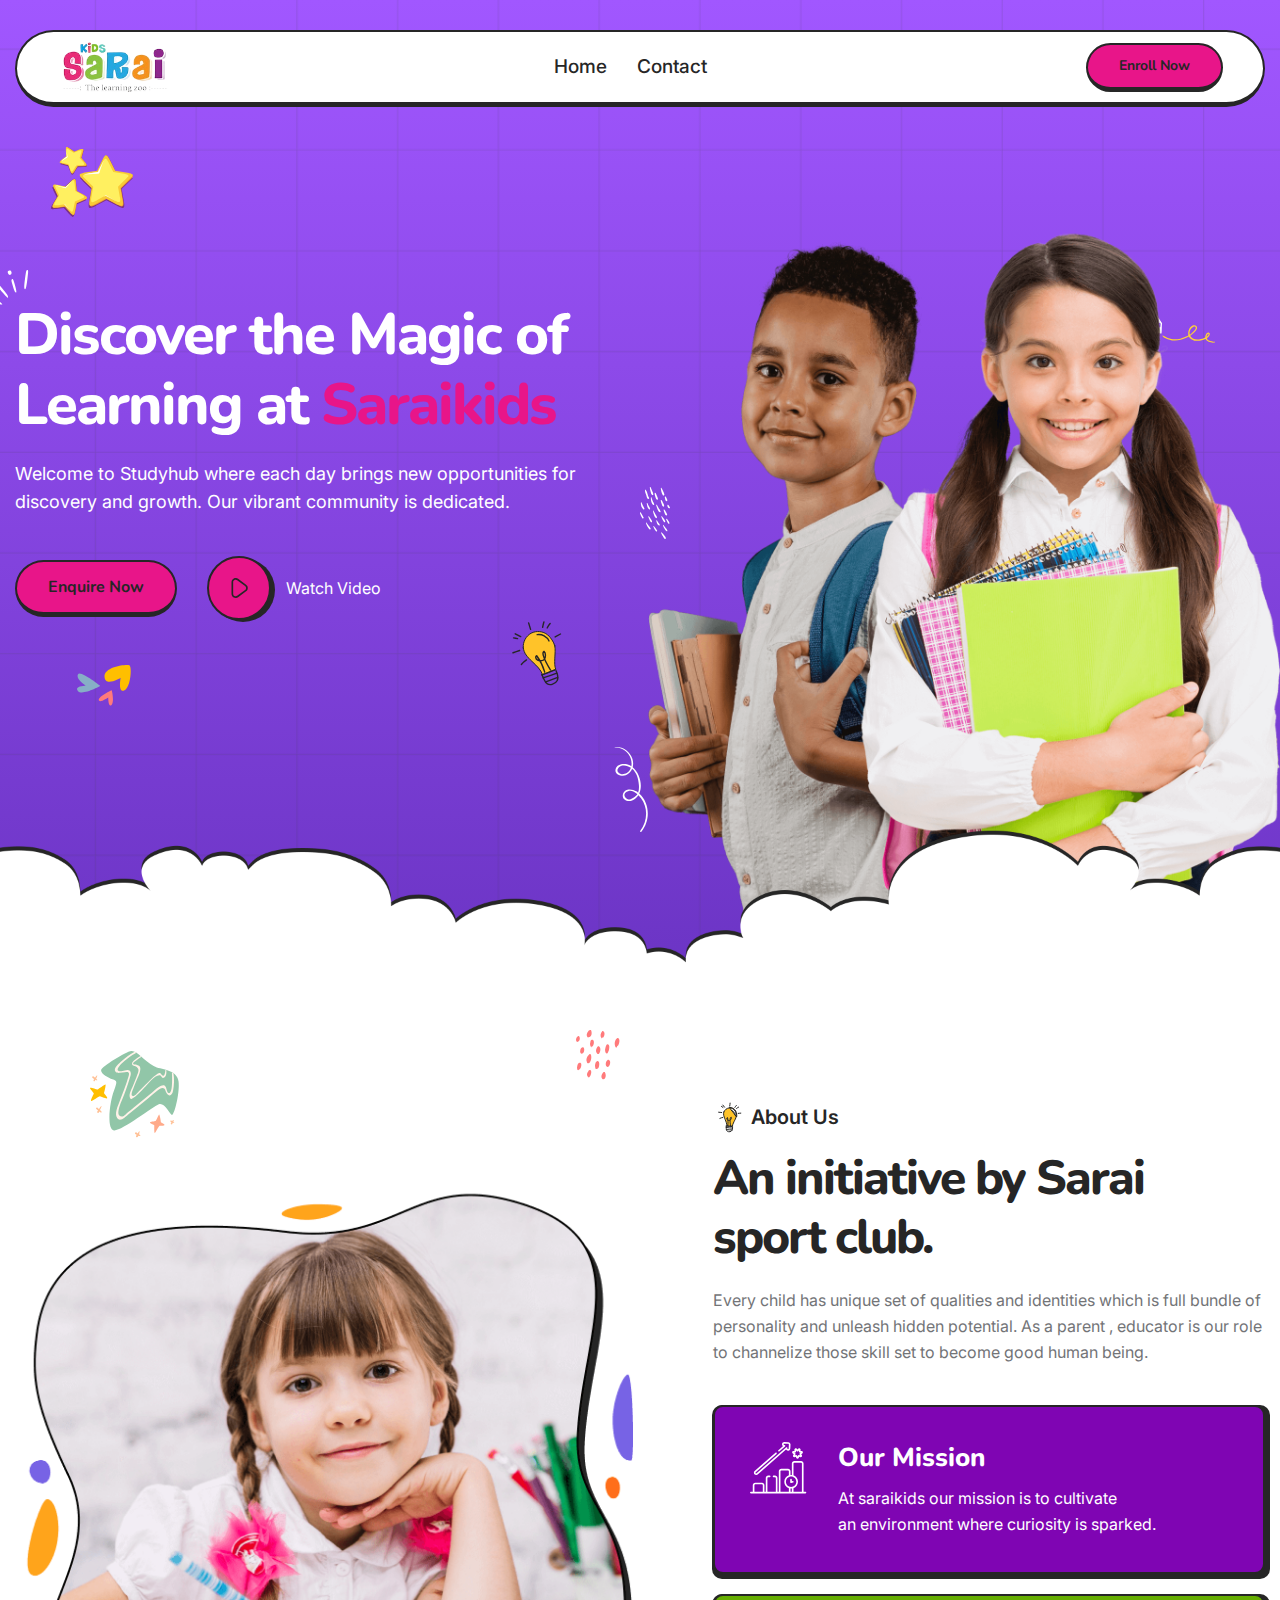
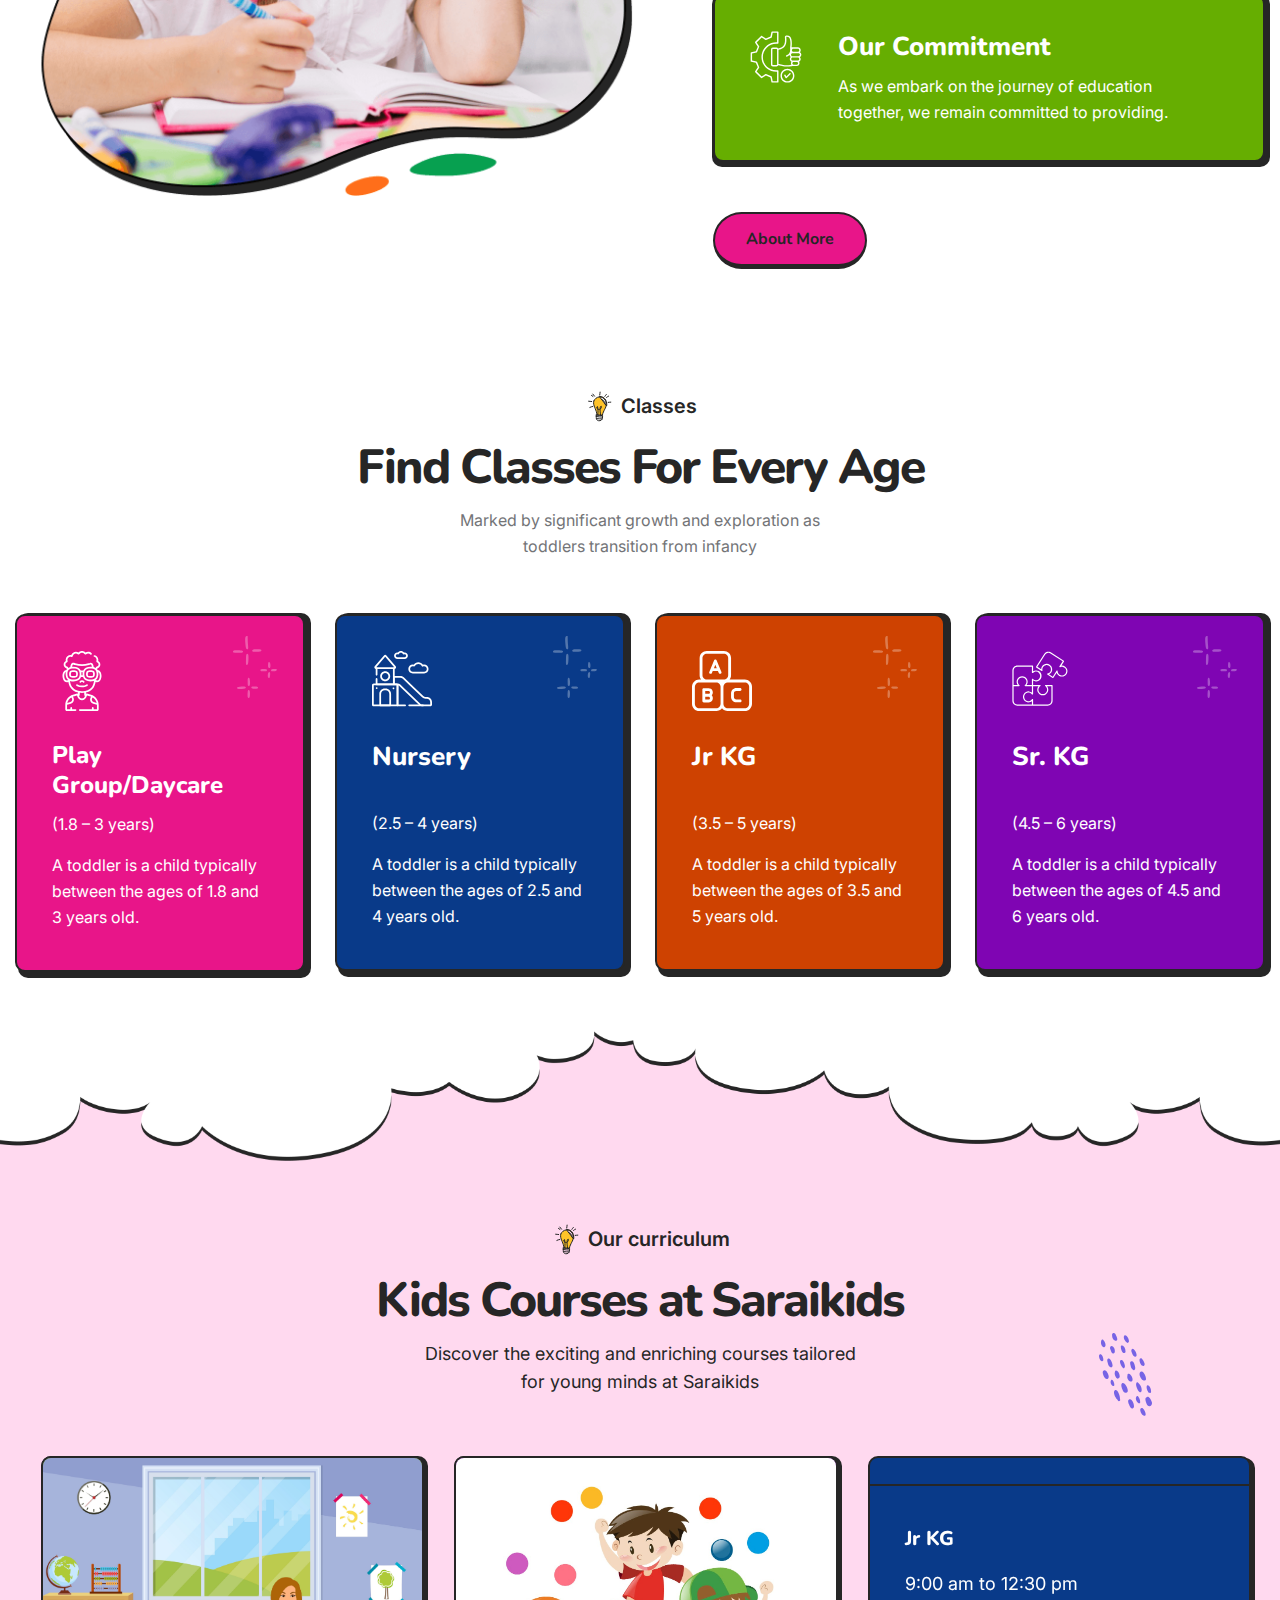
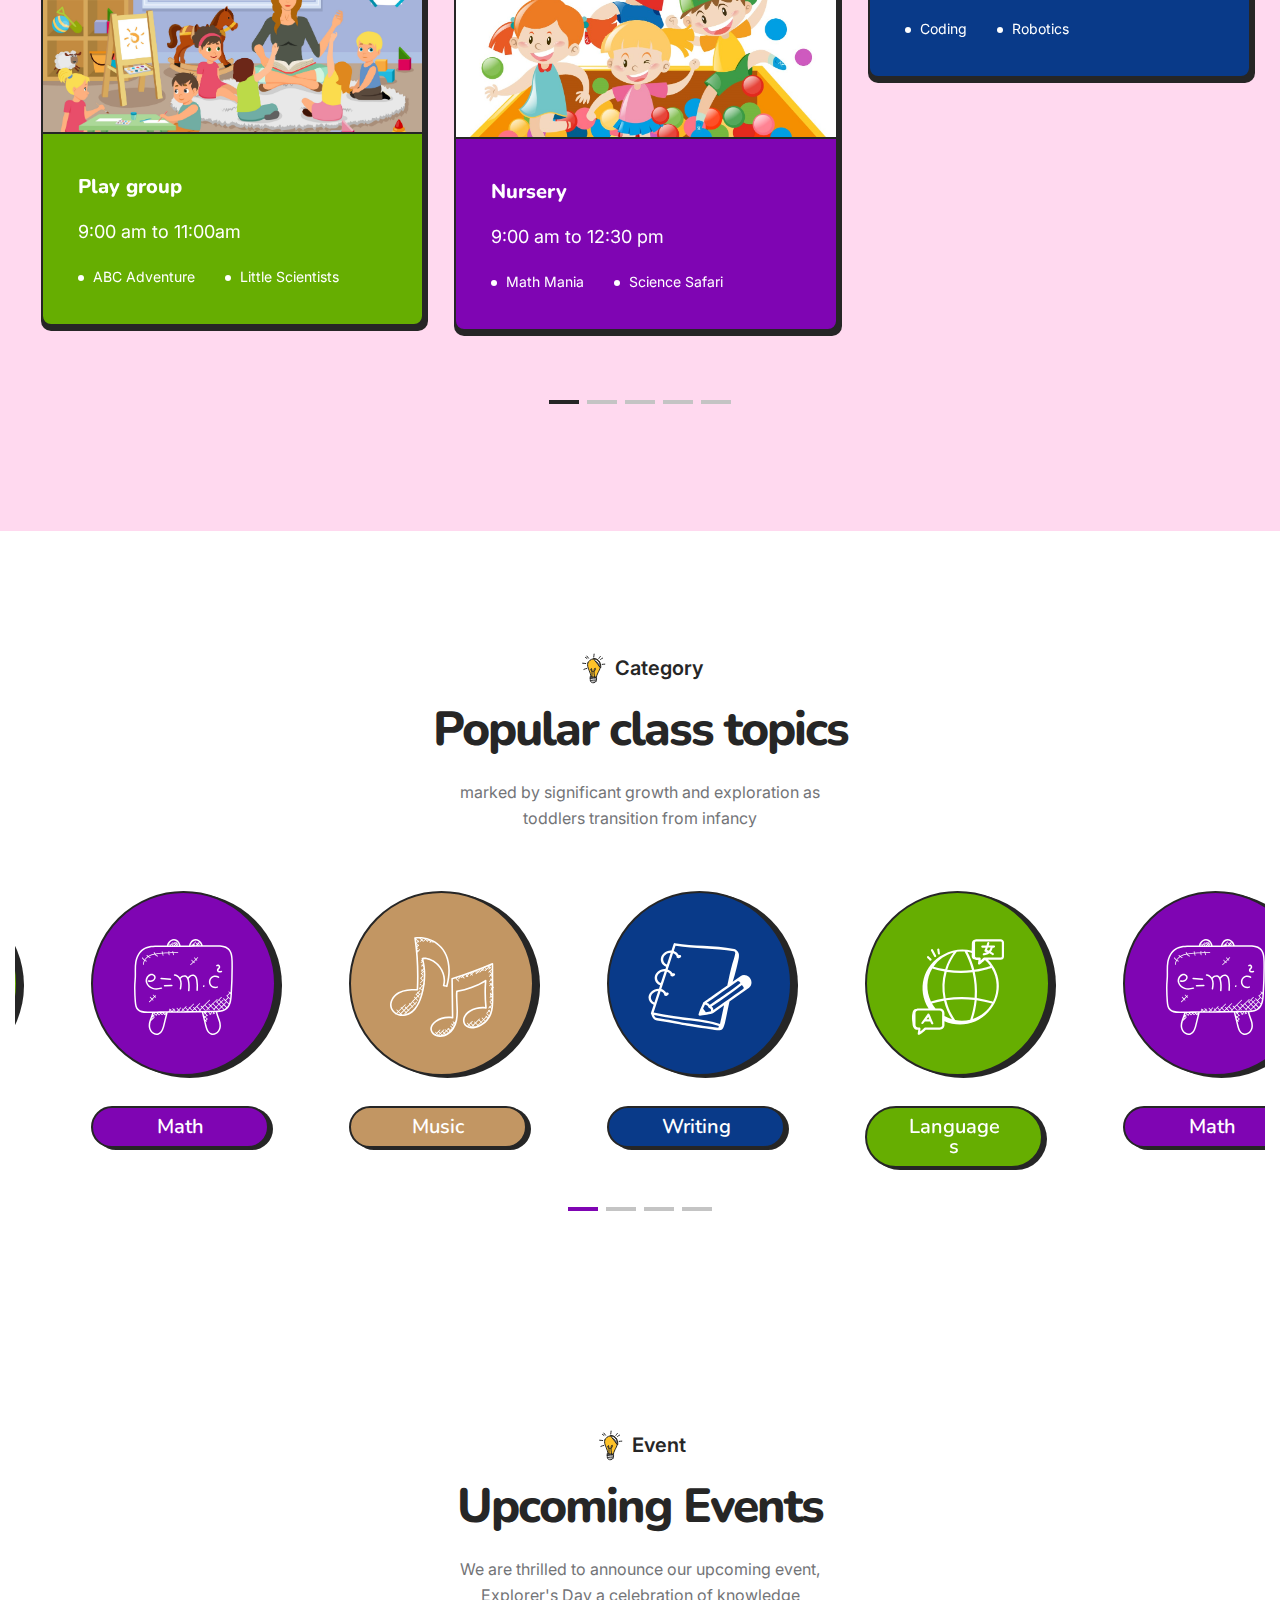
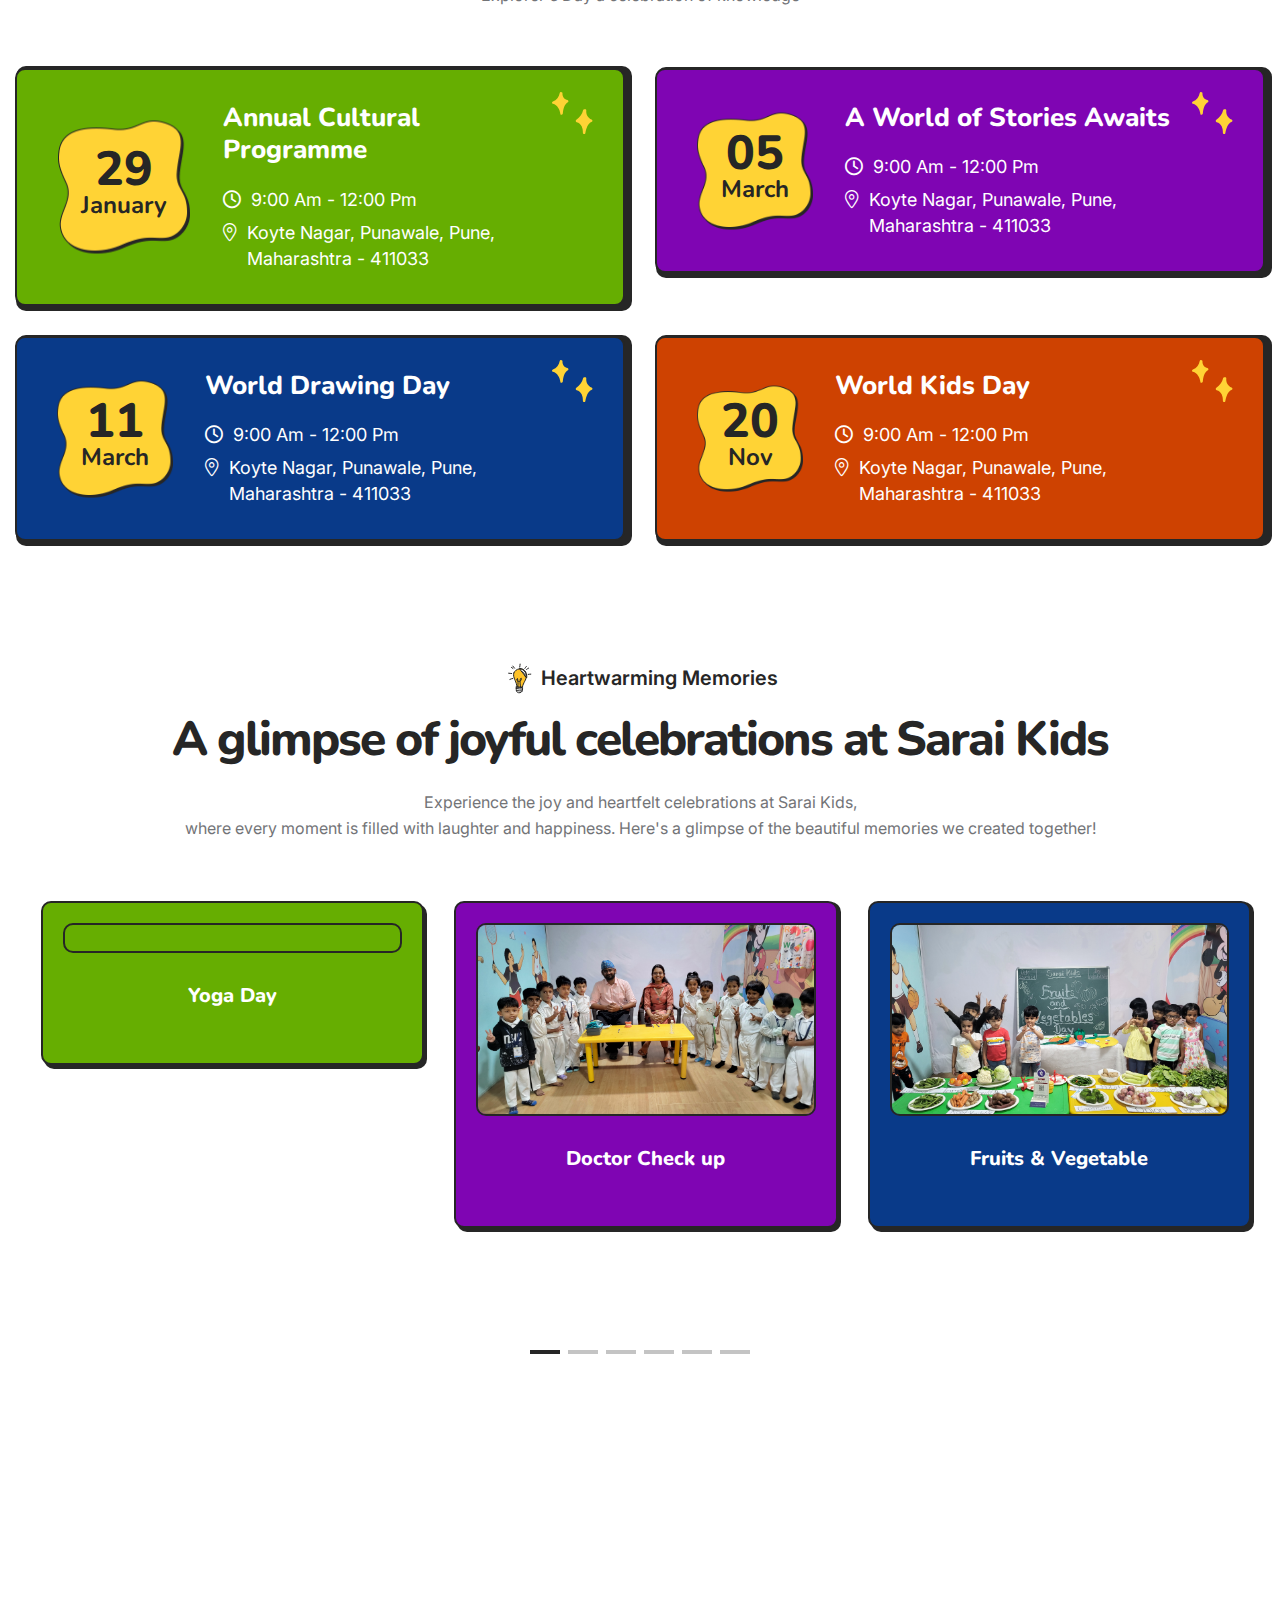
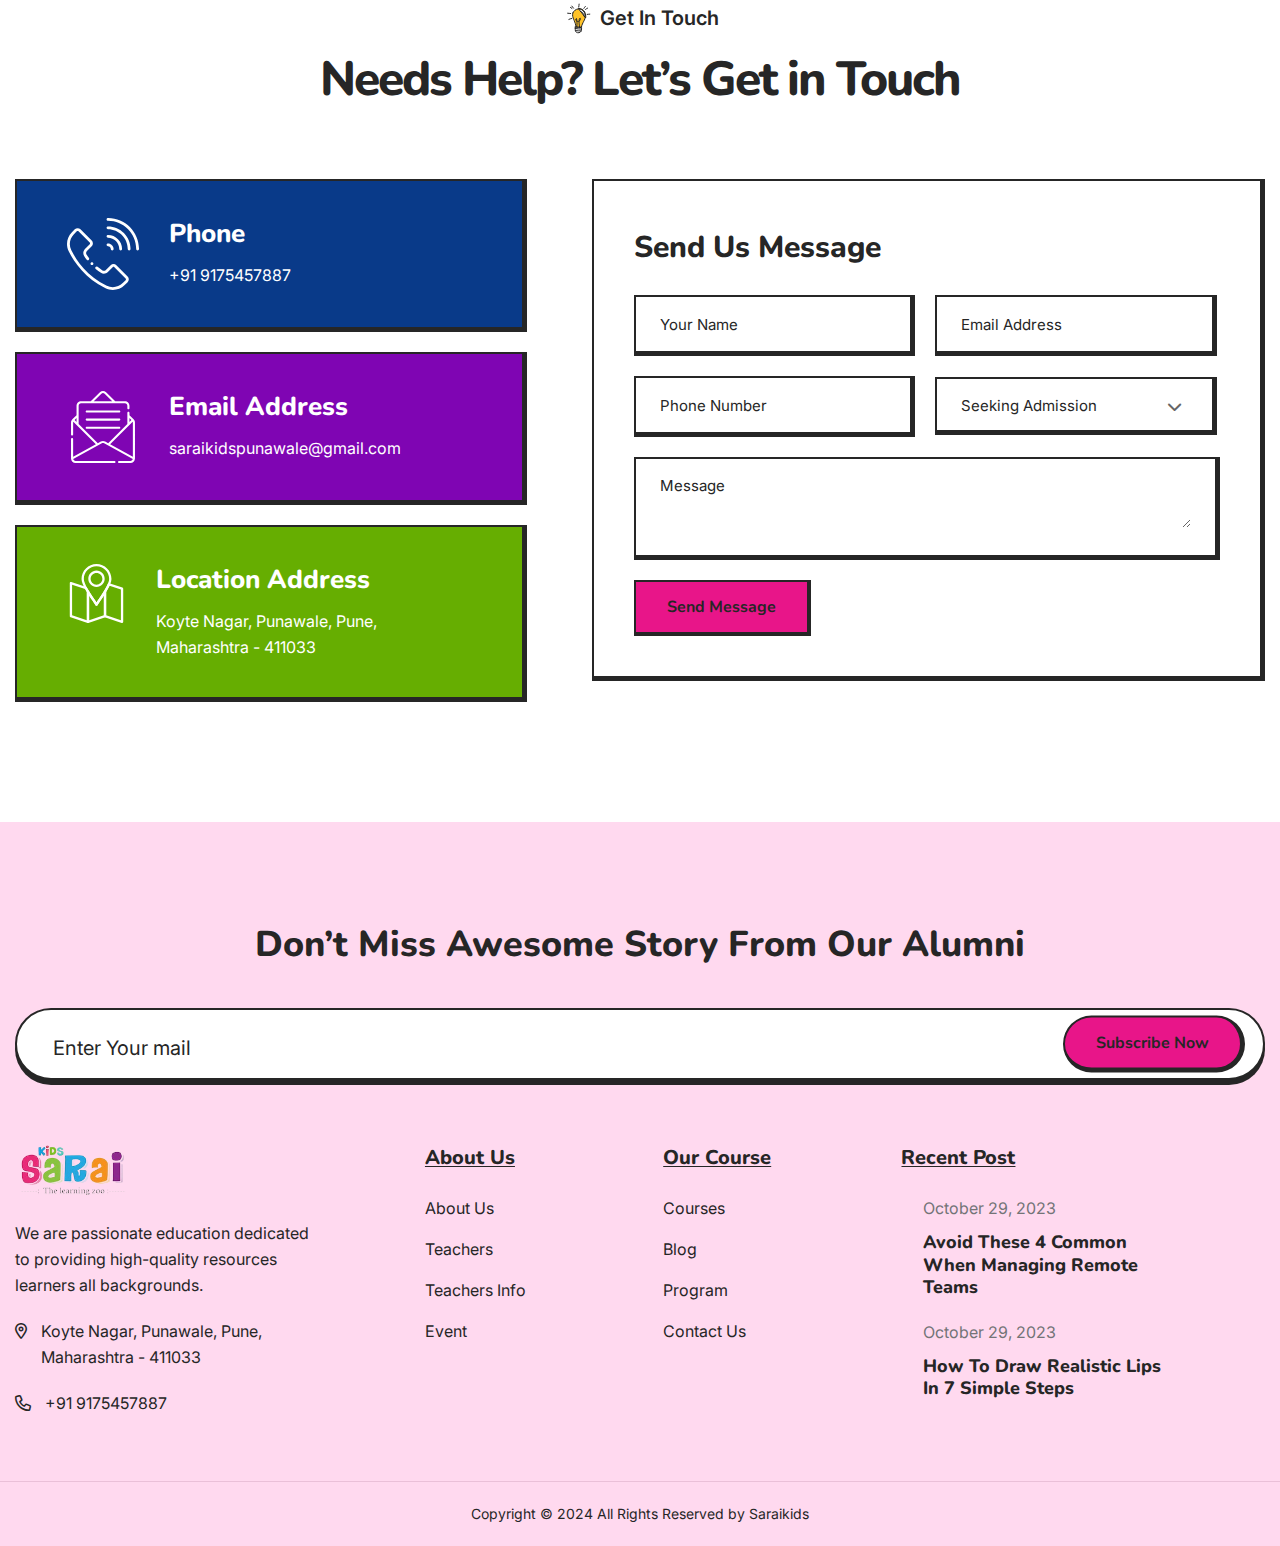
==== index.html @ 37e8411e "S" ====
<!DOCTYPE html>
<html lang="en">

<head>
    <meta charset="UTF-8">
    <meta name="viewport" content="width=device-width, initial-scale=1.0">
    <title>Sarai Kids</title>
    <link rel="shortcut icon" type="image/x-icon" href="assets/images/fav.png">
    <!-- fontawesome 6.4.2 -->
    <link rel="stylesheet" href="assets/css/plugins/fontawesome-6.css">
    <!-- swiper Css 10.2.0 -->
    <link rel="stylesheet" href="assets/css/plugins/swiper.min.css">
    <!-- magnific popup css -->
    <link rel="stylesheet" href="assets/css/vendor/magnific-popup.css">
    <!-- Bootstrap 5.0.2 -->
    <link rel="stylesheet" href="assets/css/vendor/bootstrap.min.css">
    <!-- jquery ui css -->
    <link rel="stylesheet" href="assets/css/vendor/jquery-ui.css">
    <!-- metismenu scss -->
    <link rel="stylesheet" href="assets/css/vendor/metismenu.css">
    <!-- custom style css -->
    <link rel="stylesheet" href="assets/css/style.css">
</head>

<body>


    <!-- header style one -->
    <header class="header-one header--sticky">
        <div class="container">
            <div class="row">
                <div class="col-lg-12">
                    <div class="header-one-wrapper">
                        <div class="left-side-header">
                            <a href="index.html" class="logo-area">
                                <img src="assets/images/logo/logo.png" style="height: 50px;" alt="logo">
                            </a>
                        </div>

                        <div class="main-nav-one">
                            <nav>
                                <ul>
                                    <li  style="position: static;">
                                        <a class="nav-link" href="#">Home</a>

                                        
                                            
                                            
                                        
                                    </li>
                                    
                                    <li>
                                        <a class="nav-link" href="contact.html">Contact</a>
                                    </li>
                                </ul>
                            </nav>
                        </div>

                        <div class="header-right-area-one">
                            <div class="buttons-area">
                                <a href="contact.html" class="rts-btn btn-primary border-radius">Enroll Now</a>
                            </div>
                            <div class="menu-btn" id="menu-btn">
                                <svg width="20" height="16" viewBox="0 0 20 16" fill="none" xmlns="http://www.w3.org/2000/svg">
                                    <rect y="14" width="20" height="2" fill="#1F1F25"></rect>
                                    <rect y="7" width="20" height="2" fill="#1F1F25"></rect>
                                    <rect width="20" height="2" fill="#1F1F25"></rect>
                                </svg>
                            </div>
                        </div>
                    </div>
                </div>
            </div>
        </div>
    </header>
    <!-- header style end -->

    <!-- banner area start -->
    <section class="banner-area-one rts-shape-move">
        <div class="container">
            <div class="row">
                <div class="col-lg-6 order-xl-1 order-lg-1 order-sm-2 order-2">
                    <div class="banner-content-one">
                        <div class="inner">
                            <h1 class="title-banner">
                                Discover the Magic of <br> Learning at <span>Saraikids</span>
                                <img src="assets/images/banner/title-shape-1.svg" alt="banner">
                            </h1>
                            <p class="disc">Welcome to Studyhub where each day brings new opportunities for
                                discovery and growth. Our vibrant community is dedicated.</p>
                            <div class="banner-btn">
                                <a href="contact.html" class="rts-btn btn-primary border-radius">Enquire Now</a>
                                <div class="video-btn-area">
                                    <div class="vedio-icone">
                                        <a class="video-play-button play-video popup-video" href="https://www.youtube.com/watch?v=ezbJwaLmOeM">
                                            <span class="icon"><img src="assets/images/banner/play.svg" alt=""></span>
                                        </a>
                                        <div class="video-overlay">
                                            <a class="video-overlay-close">×</a>
                                        </div>
                                    </div>
                                    <p class="intro">Watch Video</p>
                                </div>
                            </div>
                        </div>
                    </div>
                </div>
                <div class="col-lg-6 order-change order-lg-2 order-sm-1 order-1">
                    <div class="banner-right-img">
                        <img src="assets/images/banner/01.png" width="672" alt="banner">
                    </div>
                </div>
            </div>
        </div>
        <img class="banner-bg-shape-2" src="assets/images/banner/banner-bg-1.png" alt="">
        <div class="shape-image">
            <div class="shape one" data-speed="0.04" data-revert="true"><img src="assets/images/banner/shape/01.svg" alt="shape_image"></div>
            <div class="shape two" data-speed="0.04"><img src="assets/images/banner/shape/02.svg" alt="shape_image"></div>
            <div class="shape three" data-speed="0.04" data-revert="true"><img src="assets/images/banner/shape/03.svg" alt="shape_image"></div>
            <div class="shape four" data-speed="0.04" data-revert="true"><img src="assets/images/banner/shape/04.svg" alt="shape_image"></div>
            <div class="shape five" data-speed="0.04"><img src="assets/images/banner/shape/05.svg" alt="shape_image"></div>
            <div class="shape six" data-speed="0.04"><img src="assets/images/banner/shape/06.svg" alt="shape_image"></div>
            <div class="shape seven" data-speed="0.04" data-revert="true"><img src="assets/images/banner/shape/07.svg" alt="shape_image"></div>
        </div>
        <div class="banner-bg-grid-shape">
        </div>
    </section>
    <!-- banner area end -->

    <!-- about area start -->
    <section class="rts-about-area rts-shape-move rts-section-gap">
        <div class="container">
            <div class="section-inner">
                <div class="row align-items-center">
                    <div class="col-lg-6">
                        <div class="about-image">
                            <img src="assets/images/about/about-01.png"  width="630" alt="">
                        </div>
                    </div>
                    <div class="col-lg-6">
                        <div class="about-content">
                            <div class="section-title-area">
                                <p class="pre-title"><img src="assets/images/banner/title-img.svg" alt="">About Us</p>
                                <h2 class="section-title">An initiative by  Sarai sport club.</h2>
                                <p class="desc">Every child has unique set of qualities and identities which is full bundle of personality and unleash hidden potential. As a parent , educator is our role to channelize those skill set to become good human being.</p>
                            </div>
                            <ul class="about-wrapper">
                                <li class="wrapper-list">
                                    <div class="list-inner">
                                        <div class="icon"><img src="assets/images/icon/01.svg" alt=""></div>
                                        <div class="content">
                                            <h4 class="title">Our Mission</h4>
                                            <p class="desc">At saraikids our mission is to cultivate <br>
                                                an environment where curiosity is sparked.</p>
                                        </div>
                                    </div>
                                </li>
                                <li class="wrapper-list">
                                    <div class="list-inner">
                                        <div class="icon"><img src="assets/images/icon/02.svg" alt=""></div>
                                        <div class="content">
                                            <h4 class="title">Our Commitment</h4>
                                            <p class="desc">As we embark on the journey of education <br>
                                                together, we remain committed to providing.</p>
                                        </div>
                                    </div>
                                </li>
                            </ul>
                            <div class="about-btn-area">
                                <a href="#" class="rts-btn btn-primary border-radius">About More</a>
                            </div>
                        </div>
                    </div>
                </div>
            </div>
        </div>
        <div class="shape-image">
            <div class="shape one" data-speed="0.04" data-revert="true"><img src="assets/images/banner/shape/08.svg" alt="shape_image"></div>
            <div class="shape two" data-speed="0.04" data-revert="true"><img src="assets/images/banner/shape/09.svg" alt="shape_image"></div>
            <div class="shape three" data-speed="0.04"><img src="assets/images/banner/shape/10.svg" alt="shape_image"></div>
        </div>
    </section>
    <!-- about area end -->

    <!-- class area start -->
    <section class="rts-class-area">
        <div class="container">
            <div class="section-title-area text-center">
                <p class="pre-title justify-content-center"><img src="assets/images/banner/title-img.svg" alt="">Classes</p>
                <h2 class="section-title">Find Classes For Every Age</h2>
                <p class="desc">Marked by significant growth and exploration as <br> toddlers transition from infancy</p>
            </div>
            <div class="section-inner">
                <div class="row g-5">
                    <div class="col-lg-3 col-md-6 col-sm-6">
                        <div class="class-wrapper">
                            <div class="wrapper-inner">
                                <div class="icon">
                                    <img src="assets/images/icon/03.svg" alt="">
                                </div>
                                <a href="#">
                                    <h5 class="title">Play Group/Daycare</h5>
                                    
                                </a>
                                <p class="period">(1.8 – 3 years)</p>
                                <p class="desc">A toddler is a child typically between the ages of 1.8 and 3 years old.</p>
                                <div class="shape-icon"><img src="assets/images/banner/blink.svg" alt=""></div>
                            </div>
                        </div>
                    </div>
                    <div class="col-lg-3 col-md-6 col-sm-6">
                        <div class="class-wrapper two">
                            <div class="wrapper-inner">
                                <div class="icon">
                                    <img src="assets/images/icon/04.svg" alt="">
                                </div>
                                <a href="#">
                                    <h4 class="title">Nursery</h4>
                                    <br/>
                                </a>
                                <p class="period">(2.5 – 4 years)</p>
                                <p class="desc">A toddler is a child typically between the ages of 2.5 and 4 years old.</p>
                                <div class="shape-icon"><img src="assets/images/banner/blink.svg" alt=""></div>
                            </div>
                        </div>
                    </div>
                    <div class="col-lg-3 col-md-6 col-sm-6">
                        <div class="class-wrapper three">
                            <div class="wrapper-inner">
                                <div class="icon">
                                    <img src="assets/images/icon/05.svg" alt="">
                                </div>
                                <a href="#">
                                    <h4 class="title">Jr KG</h4>
                                    <br/>
                                </a>
                                <p class="period">(3.5 – 5 years)</p>
                                <p class="desc">A toddler is a child typically between the ages of 3.5 and 5 years old.</p>
                                <div class="shape-icon"><img src="assets/images/banner/blink.svg" alt=""></div>
                            </div>
                        </div>
                    </div>
                    <div class="col-lg-3 col-md-6 col-sm-6">
                        <div class="class-wrapper four">
                            <div class="wrapper-inner">
                                <div class="icon">
                                    <img src="assets/images/icon/06.svg" alt="">
                                </div>
                                <a href="#">
                                    <h4 class="title">Sr. KG</h4>
                                    <br/>
                                </a>
                                <p class="period">(4.5 – 6 years)</p>
                                <p class="desc">A toddler is a child typically between the ages of 4.5 and 6 years old.</p>
                                <div class="shape-icon"><img src="assets/images/banner/blink.svg" alt=""></div>
                            </div>
                        </div>
                    </div>
                </div>
            </div>
        </div>
    </section>
    <!-- class area end -->

    <!-- course area start -->
    <section class="rts-course-area rts-shape-move section-bg">
        <div class="container">
            <div class="section-title-area text-center">
                <p class="pre-title justify-content-center"><img src="assets/images/banner/title-img.svg" alt="">Our curriculum</p>
                <h2 class="section-title">Kids Courses at Saraikids</h2>
                <p class="desc">Discover the exciting and enriching courses tailored <br> for young minds at Saraikids</p>
            </div>
            <div class="slider-inner">
                <div class="swiper mySwiper-category-1 swiper-data" data-swiper='{
                            "spaceBetween":30,
                            "slidesPerView":3,
                            "loop": true,
                            "speed": 1500,
                            "pagination":{
                                "el": ".swiper-paginations",
                                "clickable": "true"
                            },
                            "autoplay":{
                                "delay":"4000"
                            },
                            "breakpoints":{
                            "0":{
                                "slidesPerView":1,
                                "spaceBetween":30},
                            "320":{
                                "slidesPerView":1,
                                "spaceBetween":30},
                            "480":{
                                "slidesPerView":1,
                                "spaceBetween":30},
                            "768":{
                                "slidesPerView":2,
                                "spaceBetween":30},
                            "840":{
                                "slidesPerView":2,
                                "spaceBetween":30},
                            "1140":{
                                "slidesPerView":3,
                                "spaceBetween":30}
                            }
                        }'>
                    <div class="swiper-wrapper">
                        <!-- single swiper style -->
                        <div class="swiper-slide">
                            <div class="course-wrapper">
                                <div class="wrapper-inner">
                                    <div class="image">
                                        <img src="assets/images/course/1.jpg" alt="">
                                    </div>
                                    <div class="content">
                                        <a href="#">
                                            <h4 class="title">Play group </h4>
                                        </a>
                                        <p class="desc">9:00 am to 11:00am</p>
                                        <ul class="feature-wrapper">
                                            <li class="wrapper-list">ABC Adventure</li>
                                            <li class="wrapper-list">Little Scientists</li>
                                        </ul>
                                    </div>
                                </div>
                            </div>
                        </div>
                        <!-- single swiper style -->
                        <!-- single swiper style -->
                        <div class="swiper-slide">
                            <div class="course-wrapper two">
                                <div class="wrapper-inner">
                                    <div class="image">
                                        <img src="assets/images/course/2.jpg" alt="">
                                    </div>
                                    <div class="content">
                                        <a href="#">
                                            <h4 class="title">Nursery</h4>
                                        </a>
                                        <p class="desc">9:00 am to 12:30 pm</p>
                                        <ul class="feature-wrapper">
                                            <li class="wrapper-list">Math Mania</li>
                                            <li class="wrapper-list">Science Safari</li>
                                        </ul>
                                    </div>
                                </div>
                            </div>
                        </div>
                        <!-- single swiper style -->
                        <!-- single swiper style -->
                        <div class="swiper-slide">
                            <div class="course-wrapper three">
                                <div class="wrapper-inner">
                                    <div class="image">
                                        <img src="assets/images/course/3.jpg" alt="">
                                    </div>
                                    <div class="content">
                                        <a href="#">
                                            <h4 class="title">Jr KG </h4>
                                        </a>
                                        <p class="desc">9:00 am to 12:30 pm</p>
                                        <ul class="feature-wrapper">
                                            <li class="wrapper-list">Coding</li>
                                            <li class="wrapper-list">Robotics</li>
                                        </ul>
                                    </div>
                                </div>
                            </div>
                        </div>
                        <!-- single swiper style -->
                         


                        <div class="swiper-slide">
                            <div class="course-wrapper">
                                <div class="wrapper-inner">
                                    <div class="image">
                                        <img src="assets/images/course/4.jpg" alt="">
                                    </div>
                                    <div class="content">
                                        <a href="#">
                                            <h4 class="title">Sr. KG  </h4>
                                        </a>
                                        <p class="desc">9:00 am to 12:30 pm</p>
                                        <ul class="feature-wrapper">
                                            <li class="wrapper-list">ABC Adventure</li>
                                            <li class="wrapper-list">Little Scientists</li>
                                        </ul>
                                    </div>
                                </div>
                            </div>
                        </div>
                        <!-- single swiper style -->
                        <!-- single swiper style -->
                        <div class="swiper-slide">
                            <div class="course-wrapper two">
                                <div class="wrapper-inner">
                                    <div class="image">
                                        <img src="assets/images/course/5.jpg" alt="">
                                    </div>
                                    <div class="content">
                                        <a href="#">
                                            <h4 class="title">Day-care activity centre </h4>
                                        </a>
                                        <p class="desc">1 pm to 6pm</p>
                                        <ul class="feature-wrapper">
                                            <li class="wrapper-list">Math Mania</li>
                                            <li class="wrapper-list">Science Safari</li>
                                        </ul>
                                    </div>
                                </div>
                            </div>
                        </div>
                        <!-- single swiper style -->

                    </div>
                </div>
                <div class="swiper-paginations"></div>
            </div>
            <img class="banner-bg-shape-3" src="assets/images/banner/banner-bg-2.png" alt="">
        </div>
        <div class="shape-image">
            <div class="shape one" data-speed="0.04" data-revert="true"><img src="assets/images/banner/shape/11.svg" alt="shape_image"></div>
            <div class="shape two" data-speed="0.04" data-revert="true"><img src="assets/images/banner/shape/12.svg" alt="shape_image"></div>
        </div>
    </section>
    <!-- course area end -->

    <!-- category area start -->
    <section class="rts-category-area rts-section-gap">
        <div class="container">
            <div class="section-title-area text-center">
                <p class="pre-title justify-content-center"><img src="assets/images/banner/title-img.svg" alt="">Category</p>
                <h2 class="section-title">Popular class topics</h2>
                <p class="desc">marked by significant growth and exploration as <br> toddlers transition from infancy</p>
            </div>
            <div class="slider-inner">
                <div class="swiper mySwiper-category-1 swiper-data" data-swiper='{
                        "spaceBetween":80,
                        "slidesPerView":5,
                        "loop": true,
                        "speed": 1500,
                        "navigation":{
                            "nextEl":".swiper-button-next",
                            "prevEl":".swiper-button-prev"
                        },
                        "pagination":{
                            "el": ".swiper-pagination2",
                            "clickable": "true"
                        },
                        "autoplay":{
                            "delay":"4000"
                        },
                        "breakpoints":{
                        "0":{
                            "slidesPerView":1,
                            "spaceBetween":30},
                        "320":{
                            "slidesPerView":1,
                            "spaceBetween":80},
                        "500":{
                            "slidesPerView":2,
                            "spaceBetween":80},
                        "640":{
                            "slidesPerView":2,
                            "spaceBetween":80},
                        "840":{
                            "slidesPerView":3,
                            "spaceBetween":80},
                        "1140":{
                            "slidesPerView":5,
                            "spaceBetween":80}
                        }
                    }'>
                    <div class="swiper-wrapper">
                        <!-- single swiper style -->
                        <div class="swiper-slide">
                            <div class="category-wrapper">
                                <div class="wrapper-inner">
                                    <div class="icon">
                                        <a href="course.html">
                                            <img src="assets/images/icon/07.svg" alt="">
                                        </a>
                                    </div>
                                </div>
                                <div class="content">
                                    <h5 class="title"><a href="course.html">Languages</a></h5>
                                </div>
                            </div>
                        </div>
                       
                        <!-- single swiper style -->
                        <div class="swiper-slide">
                            <div class="category-wrapper three">
                                <div class="wrapper-inner">
                                    <div class="icon">
                                        <a href="course.html">
                                            <img src="assets/images/icon/09.svg" alt="">
                                        </a>
                                    </div>
                                </div>
                                <div class="content">
                                    <h5 class="title"><a href="course.html">Math</a></h5>
                                </div>
                            </div>
                        </div>
                        <!-- single swiper style -->
                        <!-- single swiper style -->
                        <div class="swiper-slide">
                            <div class="category-wrapper four">
                                <div class="wrapper-inner">
                                    <div class="icon">
                                        <a href="course.html">
                                            <img src="assets/images/icon/10.svg" alt="">
                                        </a>
                                    </div>
                                </div>
                                <div class="content">
                                    <h5 class="title"><a href="course.html">Music</a></h5>
                                </div>
                            </div>
                        </div>
                        <!-- single swiper style -->
                        <!-- single swiper style -->
                        <div class="swiper-slide">
                            <div class="category-wrapper five">
                                <div class="wrapper-inner">
                                    <div class="icon">
                                        <a href="course.html">
                                            <img src="assets/images/icon/11.svg" alt="">
                                        </a>
                                    </div>
                                </div>
                                <div class="content">
                                    <h5 class="title"><a href="course.html">Writing</a></h5>
                                </div>
                            </div>
                        </div>
                        <!-- single swiper style -->
                    </div>
                </div>
                <div class="swiper-btn swiper-button-next">
                    <div class="inner">
                        <svg width="11" height="20" viewBox="0 0 11 20" fill="none" xmlns="http://www.w3.org/2000/svg">
                            <path d="M1.6918 20C1.80148 20.0006 1.91019 19.9796 2.01173 19.9381C2.11326 19.8967 2.2056 19.8356 2.28347 19.7583L9.0918 12.95C9.47983 12.5629 9.78769 12.1032 9.99774 11.5969C10.2078 11.0907 10.3159 10.5481 10.3159 10C10.3159 9.45194 10.2078 8.90926 9.99774 8.40305C9.78769 7.89685 9.47983 7.43705 9.0918 7.05L2.28347 0.241678C2.20577 0.163979 2.11353 0.102345 2.01201 0.0602948C1.91049 0.0182446 1.80169 -0.00339842 1.6918 -0.00339842C1.58192 -0.00339842 1.47311 0.0182446 1.3716 0.0602948C1.27008 0.102345 1.17784 0.163979 1.10014 0.241678C1.02244 0.319376 0.960803 0.411618 0.918753 0.513136C0.876703 0.614655 0.85506 0.723461 0.85506 0.833344C0.85506 0.943226 0.876703 1.05203 0.918753 1.15355C0.960803 1.25507 1.02244 1.34731 1.10014 1.42501L7.90847 8.23333C8.37664 8.70209 8.6396 9.3375 8.6396 10C8.6396 10.6625 8.37664 11.2979 7.90847 11.7667L1.10014 18.575C1.02203 18.6525 0.960034 18.7446 0.917726 18.8462C0.875419 18.9477 0.853638 19.0566 0.853638 19.1667C0.853638 19.2767 0.875419 19.3856 0.917726 19.4871C0.960034 19.5887 1.02203 19.6809 1.10014 19.7583C1.178 19.8356 1.27035 19.8967 1.37188 19.9381C1.47341 19.9796 1.58213 20.0006 1.6918 20Z" fill="#262626" />
                        </svg>
                    </div>
                </div>
                <div class="swiper-btn swiper-button-prev">
                    <div class="inner">
                        <svg width="11" height="20" viewBox="0 0 11 20" fill="none" xmlns="http://www.w3.org/2000/svg">
                            <path d="M9.30869 20C9.19901 20.0006 9.09029 19.9796 8.98876 19.9381C8.88723 19.8966 8.79488 19.8355 8.71702 19.7583L1.90869 12.95C1.52066 12.5629 1.2128 12.1031 1.00275 11.5969C0.792694 11.0907 0.68457 10.548 0.68457 9.99998C0.68457 9.45192 0.792694 8.90924 1.00275 8.40303C1.2128 7.89683 1.52066 7.43703 1.90869 7.04998L8.71702 0.241658C8.79472 0.163959 8.88696 0.102325 8.98848 0.0602752C9.09 0.018225 9.1988 -0.00341797 9.30869 -0.00341797C9.41857 -0.00341797 9.52737 0.018225 9.62889 0.0602752C9.73041 0.102325 9.82265 0.163959 9.90035 0.241658C9.97805 0.319357 10.0397 0.411599 10.0817 0.513117C10.1238 0.614635 10.1454 0.723442 10.1454 0.833324C10.1454 0.943207 10.1238 1.05201 10.0817 1.15353C10.0397 1.25505 9.97805 1.34729 9.90035 1.42499L3.09202 8.23332C2.62385 8.70207 2.36088 9.33748 2.36088 9.99998C2.36088 10.6625 2.62385 11.2979 3.09202 11.7666L9.90035 18.575C9.97846 18.6524 10.0405 18.7446 10.0828 18.8462C10.1251 18.9477 10.1469 19.0566 10.1469 19.1666C10.1469 19.2766 10.1251 19.3856 10.0828 19.4871C10.0405 19.5887 9.97846 19.6808 9.90035 19.7583C9.82248 19.8355 9.73014 19.8966 9.62861 19.9381C9.52708 19.9796 9.41836 20.0006 9.30869 20Z" fill="white" />
                        </svg>
                    </div>
                </div>
                <div class="swiper-pagination2"></div>
            </div>
        </div>
    </section>
    <!-- category area end -->

    <!-- course area start -->
    <!-- <section class="rts-course-area style-2">
        <div class="container">
            <div class="section-title-area text-center">
                <p class="pre-title justify-content-center"><img src="assets/images/banner/title-img.svg" alt="">Classes</p>
                <h2 class="section-title">Popular Classes</h2>
                <p class="desc">Marked by significant growth and exploration <br> as toddlers transition from infancy</p>
            </div>
            <div class="slider-inner">
                <div class="swiper mySwiper-category-1 swiper-data" data-swiper='{
                            "spaceBetween":30,
                            "slidesPerView":4,
                            "loop": true,
                            "speed": 1500,
                            "navigation":{
                                "nextEl":".swiper-button-next2",
                                "prevEl":".swiper-button-prev2"
                            },
                            "autoplay":{
                                "delay":"4500"
                            },
                            "breakpoints":{
                            "0":{
                                "slidesPerView":1,
                                "spaceBetween":30},
                            "320":{
                                "slidesPerView":1,
                                "spaceBetween":30},
                            "480":{
                                "slidesPerView":1,
                                "spaceBetween":30},
                            "640":{
                                "slidesPerView":2,
                                "spaceBetween":30},
                            "768":{
                                "slidesPerView":2,
                                "spaceBetween":30},
                            "991":{
                                "slidesPerView":3,
                                "spaceBetween":30},
                            "1200":{
                                "slidesPerView":4,
                                "spaceBetween":30}
                            }
                        }'>
                    <div class="swiper-wrapper">
                       
                        <div class="swiper-slide">
                            <div class="course-wrapper-style-2">
                                <div class="wrapper-inner bg-one">
                                    <div class="image">
                                        <img src="assets/images/course/04.jpg" alt="">
                                        <div class="wishlist save-icon" data-bs-toggle="modal" data-bs-target="#exampleModal-login"><i class="fa-regular fa-heart bg-one"></i></div>
                                    </div>
                                    <div class="content">
                                        <ul class="meta-wrapper">
                                            <li class="wrapper-list">
                                                <div class="icon">
                                                    <img src="assets/images/icon/12.svg" alt="">
                                                </div>
                                                <p class="desc">Ages 3-8</p>
                                            </li>
                                            <li class="wrapper-list">
                                                <div class="icon">
                                                    <img src="assets/images/icon/13.svg" alt="">
                                                </div>
                                                <p class="desc">50 Min</p>
                                            </li>
                                        </ul>
                                        <a href="#">
                                            <h5 class="title">Little Adventurers Travel the World Together! (Ages 7-9)</h5>
                                        </a>
                                        <div class="review-area">
                                            <ul class="star-rating-area">
                                                <li><i class="fa-sharp fa-solid fa-star"></i></li>
                                                <li><i class="fa-sharp fa-solid fa-star"></i></li>
                                                <li><i class="fa-sharp fa-solid fa-star"></i></li>
                                                <li><i class="fa-sharp fa-solid fa-star"></i></li>
                                                <li><i class="fa-regular fa-star"></i></li>
                                            </ul>
                                            <p class="desc">4.5 (124)</p>
                                        </div>
                                        <div class="bottom-wrapper">
                                            <div class="author-area">
                                                <div class="autor-image">
                                                    <img src="assets/images/course/author-01.png" width="40" alt="">
                                                </div>
                                                <p class="author-name">Maria Sofa</p>
                                            </div>
                                            <h5 class="price">$15.00</h5>
                                        </div>
                                    </div>
                                </div>
                            </div>
                        </div>
                        
                        <div class="swiper-slide">
                            <div class="course-wrapper-style-2">
                                <div class="wrapper-inner bg-four">
                                    <div class="image">
                                        <img src="assets/images/course/05.jpg" alt="">
                                        <div class="wishlist save-icon" data-bs-toggle="modal" data-bs-target="#exampleModal-login"><i class="fa-regular fa-heart bg-four"></i></div>
                                    </div>
                                    <div class="content">
                                        <ul class="meta-wrapper">
                                            <li class="wrapper-list">
                                                <div class="icon">
                                                    <img src="assets/images/icon/12.svg" alt="">
                                                </div>
                                                <p class="desc">Ages 3-8</p>
                                            </li>
                                            <li class="wrapper-list">
                                                <div class="icon">
                                                    <img src="assets/images/icon/13.svg" alt="">
                                                </div>
                                                <p class="desc">50 Min</p>
                                            </li>
                                        </ul>
                                        <a href="#">
                                            <h5 class="title">Weekly English Language
                                                Arts Club (Age 9-13)</h5>
                                        </a>
                                        <div class="review-area">
                                            <ul class="star-rating-area">
                                                <li><i class="fa-sharp fa-solid fa-star"></i></li>
                                                <li><i class="fa-sharp fa-solid fa-star"></i></li>
                                                <li><i class="fa-sharp fa-solid fa-star"></i></li>
                                                <li><i class="fa-sharp fa-solid fa-star"></i></li>
                                                <li><i class="fa-regular fa-star"></i></li>
                                            </ul>
                                            <p class="desc">4.5 (90)</p>
                                        </div>
                                        <div class="bottom-wrapper">
                                            <div class="author-area">
                                                <div class="autor-image">
                                                    <img src="assets/images/course/author-02.png" width="40" alt="">
                                                </div>
                                                <p class="author-name">Arya Stark</p>
                                            </div>
                                            <h5 class="price">$10.00</h5>
                                        </div>
                                    </div>
                                </div>
                            </div>
                        </div>
                    
                        <div class="swiper-slide">
                            <div class="course-wrapper-style-2">
                                <div class="wrapper-inner bg-two">
                                    <div class="image">
                                        <img src="assets/images/course/06.jpg" alt="">
                                        <div class="wishlist save-icon" data-bs-toggle="modal" data-bs-target="#exampleModal-login"><i class="fa-regular fa-heart bg-two"></i></div>
                                    </div>
                                    <div class="content">
                                        <ul class="meta-wrapper">
                                            <li class="wrapper-list">
                                                <div class="icon">
                                                    <img src="assets/images/icon/12.svg" alt="">
                                                </div>
                                                <p class="desc">Ages 3-8</p>
                                            </li>
                                            <li class="wrapper-list">
                                                <div class="icon">
                                                    <img src="assets/images/icon/13.svg" alt="">
                                                </div>
                                                <p class="desc">50 Min</p>
                                            </li>
                                        </ul>
                                        <a href="#">
                                            <h5 class="title">Dragon, Monster & Magical
                                                Creature Drawing Club</h5>
                                        </a>
                                        <div class="review-area">
                                            <ul class="star-rating-area">
                                                <li><i class="fa-sharp fa-solid fa-star"></i></li>
                                                <li><i class="fa-sharp fa-solid fa-star"></i></li>
                                                <li><i class="fa-sharp fa-solid fa-star"></i></li>
                                                <li><i class="fa-sharp fa-solid fa-star"></i></li>
                                                <li><i class="fa-regular fa-star"></i></li>
                                            </ul>
                                            <p class="desc">4.5 (88)</p>
                                        </div>
                                        <div class="bottom-wrapper">
                                            <div class="author-area">
                                                <div class="autor-image">
                                                    <img src="assets/images/course/author-03.png" width="40" alt="">
                                                </div>
                                                <p class="author-name">Rosabell</p>
                                            </div>
                                            <h5 class="price">$16.00</h5>
                                        </div>
                                    </div>
                                </div>
                            </div>
                        </div>
                       
                        <div class="swiper-slide">
                            <div class="course-wrapper-style-2">
                                <div class="wrapper-inner bg-three">
                                    <div class="image">
                                        <img src="assets/images/course/07.jpg" alt="">
                                        <div class="wishlist save-icon" data-bs-toggle="modal" data-bs-target="#exampleModal-login"><i class="fa-regular fa-heart bg-three"></i></div>
                                    </div>
                                    <div class="content">
                                        <ul class="meta-wrapper">
                                            <li class="wrapper-list">
                                                <div class="icon">
                                                    <img src="assets/images/icon/12.svg" alt="">
                                                </div>
                                                <p class="desc">Ages 3-8</p>
                                            </li>
                                            <li class="wrapper-list">
                                                <div class="icon">
                                                    <img src="assets/images/icon/13.svg" alt="">
                                                </div>
                                                <p class="desc">50 Min</p>
                                            </li>
                                        </ul>
                                        <a href="#">

                                            <h5 class="title">Bloxburg 1 on 1 Class Learn
                                                to Build or Improve</h5>
                                        </a>
                                        <div class="review-area">
                                            <ul class="star-rating-area">
                                                <li><i class="fa-sharp fa-solid fa-star"></i></li>
                                                <li><i class="fa-sharp fa-solid fa-star"></i></li>
                                                <li><i class="fa-sharp fa-solid fa-star"></i></li>
                                                <li><i class="fa-sharp fa-solid fa-star"></i></li>
                                                <li><i class="fa-regular fa-star"></i></li>
                                            </ul>
                                            <p class="desc">4.5 (44)</p>
                                        </div>
                                        <div class="bottom-wrapper">
                                            <div class="author-area">
                                                <div class="autor-image">
                                                    <img src="assets/images/course/author-04.png" width="40" alt="">
                                                </div>
                                                <p class="author-name">Morgan Jofs</p>
                                            </div>
                                            <h5 class="price">$35.00</h5>
                                        </div>
                                    </div>
                                </div>
                            </div>
                        </div>
                      

                    </div>
                </div>
                <div class="swiper-btn swiper-button-next2">
                    <div class="inner">
                        <svg width="11" height="20" viewBox="0 0 11 20" fill="none" xmlns="http://www.w3.org/2000/svg">
                            <path d="M1.6918 20C1.80148 20.0006 1.91019 19.9796 2.01173 19.9381C2.11326 19.8967 2.2056 19.8356 2.28347 19.7583L9.0918 12.95C9.47983 12.5629 9.78769 12.1032 9.99774 11.5969C10.2078 11.0907 10.3159 10.5481 10.3159 10C10.3159 9.45194 10.2078 8.90926 9.99774 8.40305C9.78769 7.89685 9.47983 7.43705 9.0918 7.05L2.28347 0.241678C2.20577 0.163979 2.11353 0.102345 2.01201 0.0602948C1.91049 0.0182446 1.80169 -0.00339842 1.6918 -0.00339842C1.58192 -0.00339842 1.47311 0.0182446 1.3716 0.0602948C1.27008 0.102345 1.17784 0.163979 1.10014 0.241678C1.02244 0.319376 0.960803 0.411618 0.918753 0.513136C0.876703 0.614655 0.85506 0.723461 0.85506 0.833344C0.85506 0.943226 0.876703 1.05203 0.918753 1.15355C0.960803 1.25507 1.02244 1.34731 1.10014 1.42501L7.90847 8.23333C8.37664 8.70209 8.6396 9.3375 8.6396 10C8.6396 10.6625 8.37664 11.2979 7.90847 11.7667L1.10014 18.575C1.02203 18.6525 0.960034 18.7446 0.917726 18.8462C0.875419 18.9477 0.853638 19.0566 0.853638 19.1667C0.853638 19.2767 0.875419 19.3856 0.917726 19.4871C0.960034 19.5887 1.02203 19.6809 1.10014 19.7583C1.178 19.8356 1.27035 19.8967 1.37188 19.9381C1.47341 19.9796 1.58213 20.0006 1.6918 20Z" fill="#262626" />
                        </svg>
                    </div>
                </div>
                <div class="swiper-btn swiper-button-prev2">
                    <div class="inner">
                        <svg width="11" height="20" viewBox="0 0 11 20" fill="none" xmlns="http://www.w3.org/2000/svg">
                            <path d="M9.30869 20C9.19901 20.0006 9.09029 19.9796 8.98876 19.9381C8.88723 19.8966 8.79488 19.8355 8.71702 19.7583L1.90869 12.95C1.52066 12.5629 1.2128 12.1031 1.00275 11.5969C0.792694 11.0907 0.68457 10.548 0.68457 9.99998C0.68457 9.45192 0.792694 8.90924 1.00275 8.40303C1.2128 7.89683 1.52066 7.43703 1.90869 7.04998L8.71702 0.241658C8.79472 0.163959 8.88696 0.102325 8.98848 0.0602752C9.09 0.018225 9.1988 -0.00341797 9.30869 -0.00341797C9.41857 -0.00341797 9.52737 0.018225 9.62889 0.0602752C9.73041 0.102325 9.82265 0.163959 9.90035 0.241658C9.97805 0.319357 10.0397 0.411599 10.0817 0.513117C10.1238 0.614635 10.1454 0.723442 10.1454 0.833324C10.1454 0.943207 10.1238 1.05201 10.0817 1.15353C10.0397 1.25505 9.97805 1.34729 9.90035 1.42499L3.09202 8.23332C2.62385 8.70207 2.36088 9.33748 2.36088 9.99998C2.36088 10.6625 2.62385 11.2979 3.09202 11.7666L9.90035 18.575C9.97846 18.6524 10.0405 18.7446 10.0828 18.8462C10.1251 18.9477 10.1469 19.0566 10.1469 19.1666C10.1469 19.2766 10.1251 19.3856 10.0828 19.4871C10.0405 19.5887 9.97846 19.6808 9.90035 19.7583C9.82248 19.8355 9.73014 19.8966 9.62861 19.9381C9.52708 19.9796 9.41836 20.0006 9.30869 20Z" fill="white" />
                        </svg>
                    </div>
                </div>
            </div>
        </div>
    </section> -->
    <!-- course area end -->

    <!-- course area start -->
    <!-- <section class="rts-team-area section-bg">
        <div class="container">
            <div class="section-title-area text-center">
                <p class="pre-title justify-content-center"><img src="assets/images/banner/title-img.svg" alt="">Teacher</p>
                <h2 class="section-title">Our Expert Teacher</h2>
                <p class="desc">we take pride in our team of dedicated and expert <br> teachers who play a pivotal role in shaping.</p>
            </div>
            <div class="slider-inner">
                <div class="swiper mySwiper-category-1 swiper-data" data-swiper='{
                            "spaceBetween":30,
                            "slidesPerView":3,
                            "loop": true,
                            "speed": 1500,
                            "pagination":{
                                "el": ".swiper-pagination3",
                                "clickable": "true"
                            },
                            "autoplay":{
                                "delay":"4000"
                            },
                            "breakpoints":{
                            "0":{
                                "slidesPerView":1,
                                "spaceBetween":30},
                            "320":{
                                "slidesPerView":1,
                                "spaceBetween":30},
                            "480":{
                                "slidesPerView":1,
                                "spaceBetween":30},
                            "640":{
                                "slidesPerView":2,
                                "spaceBetween":30},
                            "840":{
                                "slidesPerView":2,
                                "spaceBetween":30},
                            "1140":{
                                "slidesPerView":3,
                                "spaceBetween":30}
                            }
                        }'>
                    <div class="swiper-wrapper">
                     
                        <div class="swiper-slide">
                            <div class="team-wrapper">
                                <div class="wrapper-inner">
                                    <div class="image">
                                        <img src="assets/images/instructor/01.jpg" alt="">
                                        <ul class="social-area">
                                            <li><a href="#"><img src="assets/images/instructor/social-01.svg" alt=""></a></li>
                                            <li><a href="#"><img src="assets/images/instructor/social-02.svg" alt=""></a></li>
                                            <li><a href="#"><img src="assets/images/instructor/social-03.svg" alt=""></a></li>
                                            <li><a href="#"><img src="assets/images/instructor/social-04.svg" alt=""></a></li>
                                        </ul>
                                    </div>
                                </div>
                                <div class="content">
                                    <h4 class="title"><a href="team-details.html">Eleanor Alice</a></h4>
                                </div>
                            </div>
                        </div>
                
                        <div class="swiper-slide">
                            <div class="team-wrapper">
                                <div class="wrapper-inner">
                                    <div class="image">
                                        <img src="assets/images/instructor/02.jpg" alt="">
                                        <ul class="social-area">
                                            <li><a href="#"><img src="assets/images/instructor/social-01.svg" alt=""></a></li>
                                            <li><a href="#"><img src="assets/images/instructor/social-02.svg" alt=""></a></li>
                                            <li><a href="#"><img src="assets/images/instructor/social-03.svg" alt=""></a></li>
                                            <li><a href="#"><img src="assets/images/instructor/social-04.svg" alt=""></a></li>
                                        </ul>
                                    </div>
                                </div>
                                <div class="content">
                                    <h4 class="title"><a href="team-details.html">Isabella Jane</a></h4>
                                </div>
                            </div>
                        </div>
                       
                        <div class="swiper-slide">
                            <div class="team-wrapper">
                                <div class="wrapper-inner">
                                    <div class="image">
                                        <img src="assets/images/instructor/03.jpg" alt="">
                                        <ul class="social-area">
                                            <li><a href="#"><img src="assets/images/instructor/social-01.svg" alt=""></a></li>
                                            <li><a href="#"><img src="assets/images/instructor/social-02.svg" alt=""></a></li>
                                            <li><a href="#"><img src="assets/images/instructor/social-03.svg" alt=""></a></li>
                                            <li><a href="#"><img src="assets/images/instructor/social-04.svg" alt=""></a></li>
                                        </ul>
                                    </div>
                                </div>
                                <div class="content">
                                    <h4 class="title"><a href="team-details.html">Catherine Avery</a></h4>
                                </div>
                            </div>
                        </div>
                      
                    </div>
                </div>
                <div class="swiper-pagination3"></div>
            </div>
            <img class="banner-bg-shape-3" src="assets/images/banner/banner-bg-2.png" alt="">
        </div>
    </section> -->
    <!-- course area end -->

    <!-- event area start -->
    <section class="rts-event-area rts-section-gapTop">
        <div class="container">
            <div class="section-title-area text-center">
                <p class="pre-title justify-content-center"><img src="assets/images/banner/title-img.svg" alt="">Event</p>
                <h2 class="section-title">Upcoming Events</h2>
                <p class="desc">We are thrilled to announce our upcoming event, <br> Explorer's Day a celebration of knowledge</p>
            </div>
            <div class="section-inner">
                <div class="row g-5">
                    <div class="col-lg-6">
                        <div class="event-wrapper">
                            <div class="wrapper-inner bg-one">
                                <div class="date">
                                    <span>29</span>
                                    January
                                    <img src="assets/images/events/01.png" width="132" alt="" class="shape">
                                </div>
                                <div class="content">
                                    <a href="#">
                                        <h4 class="title">Annual Cultural Programme</h4>
                                        <ul class="meta-wrapper">
                                            <li><i class="fa-regular fa-clock"></i>9:00 Am - 12:00 Pm</li>
                                            <li><i class="fa-light fa-location-dot"></i>Koyte Nagar, Punawale, Pune, Maharashtra - 411033</li>
                                        </ul>
                                    </a>
                                </div>
                                <div class="shape-icon"><img src="assets/images/events/event-blink.svg" alt=""></div>
                            </div>
                        </div>
                    </div>
                    <div class="col-lg-6">
                        <div class="event-wrapper two">
                            <div class="wrapper-inner bg-four">
                                <div class="date">
                                    <span>05</span>
                                    March
                                    <img src="assets/images/events/01.png" width="132" alt="" class="shape">
                                </div>
                                <div class="content">
                                    <a href="#">
                                        <h4 class="title">A World of Stories Awaits</h4>
                                    </a>
                                    <ul class="meta-wrapper">
                                        <li><i class="fa-regular fa-clock"></i>9:00 Am - 12:00 Pm</li>
                                        <li><i class="fa-light fa-location-dot"></i>Koyte Nagar, Punawale, Pune, Maharashtra - 411033</li>
                                    </ul>
                                </div>
                                <div class="shape-icon"><img src="assets/images/events/event-blink.svg" alt=""></div>
                            </div>
                        </div>
                    </div>
                    <div class="col-lg-6">
                        <div class="event-wrapper three">
                            <div class="wrapper-inner bg-two">
                                <div class="date">
                                    <span>11</span>
                                    March
                                    <img src="assets/images/events/01.png" width="132" alt="" class="shape">
                                </div>
                                <div class="content">
                                    <a href="#">
                                        <h4 class="title">World Drawing Day</h4>
                                    </a>
                                    <ul class="meta-wrapper">
                                        <li><i class="fa-regular fa-clock"></i>9:00 Am - 12:00 Pm</li>
                                        <li><i class="fa-light fa-location-dot"></i>Koyte Nagar, Punawale, Pune, Maharashtra - 411033</li>
                                    </ul>
                                </div>
                                <div class="shape-icon"><img src="assets/images/events/event-blink.svg" alt=""></div>
                            </div>
                        </div>
                    </div>
                    <div class="col-lg-6">
                        <div class="event-wrapper four">
                            <div class="wrapper-inner bg-three">
                                <div class="date">
                                    <span>20 </span>
                                    Nov
                                    <img src="assets/images/events/01.png" width="132" alt="" class="shape">
                                </div>
                                <div class="content">
                                    <a href="#">
                                        <h4 class="title">World Kids Day</h4>
                                    </a>
                                    <ul class="meta-wrapper">
                                        <li><i class="fa-regular fa-clock"></i>9:00 Am - 12:00 Pm</li>
                                        <li><i class="fa-light fa-location-dot"></i>Koyte Nagar, Punawale, Pune, Maharashtra - 411033</li>
                                    </ul>
                                </div>
                                <div class="shape-icon"><img src="assets/images/events/event-blink.svg" alt=""></div>
                            </div>
                        </div>
                    </div>
                </div>
            </div>
            <!--  -->
        </div>
    </section>
    <!-- event area end -->

    <!-- testimonials area start -->
    <!-- <section class="rts-testimonials-area section-bg">
        <div class="container">
            <div class="section-title-area text-center">
                <p class="pre-title justify-content-center"><img src="assets/images/banner/title-img.svg" alt="">Testimonials</p>
                <h2 class="section-title">What Parents Say About Us</h2>
                <p class="desc">The success and happiness of our students are at the heart <br> of everything we do. But don't just take our word</p>
            </div>
            <div class="slider-inner">
                <div class="swiper mySwiper-category-1 swiper-data" data-swiper='{
                            "spaceBetween":30,
                            "slidesPerView":3,
                            "loop": true,
                            "speed": 1500,
                            "navigation":{
                                "nextEl":".swiper-button-next3",
                                "prevEl":".swiper-button-prev3"
                            },
                            "autoplay":{
                                "delay":"4000"
                            },
                            "breakpoints":{
                            "0":{
                                "slidesPerView":1,
                                "spaceBetween":30},
                            "320":{
                                "slidesPerView":1,
                                "spaceBetween":30},
                            "480":{
                                "slidesPerView":1,
                                "spaceBetween":30},
                            "640":{
                                "slidesPerView":1,
                                "spaceBetween":30},
                            "840":{
                                "slidesPerView":1,
                                "spaceBetween":30},
                            "1140":{
                                "slidesPerView":1,
                                "spaceBetween":30}
                            }
                        }'>
                    <div class="swiper-wrapper">
                       
                        <div class="swiper-slide">
                            <div class="testimonials-wrapper">
                                <div class="wrapper-inner">
                                    <div class="content">
                                        <h4 class="author">David John</h4>
                                        <p class="desig">Artist and Instructor</p>
                                        <p class="desc">I would highly recommend Michael Richard to anyone interested the subject matter. It has provided me with invaluable knowledge & a newfound passion topic.</p>
                                        <ul class="star-rating-area">
                                            <li><a href="#"><i class="fa-sharp fa-solid fa-star"></i></a></li>
                                            <li><a href="#"><i class="fa-sharp fa-solid fa-star"></i></a></li>
                                            <li><a href="#"><i class="fa-sharp fa-solid fa-star"></i></a></li>
                                            <li><a href="#"><i class="fa-sharp fa-solid fa-star"></i></a></li>
                                            <li><a href="#"><i class="fa-light fa-star"></i></a></li>
                                        </ul>
                                    </div>
                                    <div class="testimonials-shape-image">
                                        <div class="shape one"><img src="assets/images/banner/shape/13.svg" alt="shape_image"></div>
                                        <div class="shape two"><img src="assets/images/banner/shape/14.svg" alt="shape_image"></div>
                                        <div class="shape three"><img src="assets/images/banner/shape/15.svg" alt="shape_image"></div>
                                    </div>
                                </div>
                            </div>
                        </div>
                      
                    </div>
                </div>
                <div class="swiper-btn swiper-button-next3">
                    <div class="inner">
                        <svg width="11" height="20" viewBox="0 0 11 20" fill="none" xmlns="http://www.w3.org/2000/svg">
                            <path d="M1.6918 20C1.80148 20.0006 1.91019 19.9796 2.01173 19.9381C2.11326 19.8967 2.2056 19.8356 2.28347 19.7583L9.0918 12.95C9.47983 12.5629 9.78769 12.1032 9.99774 11.5969C10.2078 11.0907 10.3159 10.5481 10.3159 10C10.3159 9.45194 10.2078 8.90926 9.99774 8.40305C9.78769 7.89685 9.47983 7.43705 9.0918 7.05L2.28347 0.241678C2.20577 0.163979 2.11353 0.102345 2.01201 0.0602948C1.91049 0.0182446 1.80169 -0.00339842 1.6918 -0.00339842C1.58192 -0.00339842 1.47311 0.0182446 1.3716 0.0602948C1.27008 0.102345 1.17784 0.163979 1.10014 0.241678C1.02244 0.319376 0.960803 0.411618 0.918753 0.513136C0.876703 0.614655 0.85506 0.723461 0.85506 0.833344C0.85506 0.943226 0.876703 1.05203 0.918753 1.15355C0.960803 1.25507 1.02244 1.34731 1.10014 1.42501L7.90847 8.23333C8.37664 8.70209 8.6396 9.3375 8.6396 10C8.6396 10.6625 8.37664 11.2979 7.90847 11.7667L1.10014 18.575C1.02203 18.6525 0.960034 18.7446 0.917726 18.8462C0.875419 18.9477 0.853638 19.0566 0.853638 19.1667C0.853638 19.2767 0.875419 19.3856 0.917726 19.4871C0.960034 19.5887 1.02203 19.6809 1.10014 19.7583C1.178 19.8356 1.27035 19.8967 1.37188 19.9381C1.47341 19.9796 1.58213 20.0006 1.6918 20Z" fill="#262626" />
                        </svg>
                    </div>
                </div>
                <div class="swiper-btn swiper-button-prev3">
                    <div class="inner">
                        <svg width="11" height="20" viewBox="0 0 11 20" fill="none" xmlns="http://www.w3.org/2000/svg">
                            <path d="M9.30869 20C9.19901 20.0006 9.09029 19.9796 8.98876 19.9381C8.88723 19.8966 8.79488 19.8355 8.71702 19.7583L1.90869 12.95C1.52066 12.5629 1.2128 12.1031 1.00275 11.5969C0.792694 11.0907 0.68457 10.548 0.68457 9.99998C0.68457 9.45192 0.792694 8.90924 1.00275 8.40303C1.2128 7.89683 1.52066 7.43703 1.90869 7.04998L8.71702 0.241658C8.79472 0.163959 8.88696 0.102325 8.98848 0.0602752C9.09 0.018225 9.1988 -0.00341797 9.30869 -0.00341797C9.41857 -0.00341797 9.52737 0.018225 9.62889 0.0602752C9.73041 0.102325 9.82265 0.163959 9.90035 0.241658C9.97805 0.319357 10.0397 0.411599 10.0817 0.513117C10.1238 0.614635 10.1454 0.723442 10.1454 0.833324C10.1454 0.943207 10.1238 1.05201 10.0817 1.15353C10.0397 1.25505 9.97805 1.34729 9.90035 1.42499L3.09202 8.23332C2.62385 8.70207 2.36088 9.33748 2.36088 9.99998C2.36088 10.6625 2.62385 11.2979 3.09202 11.7666L9.90035 18.575C9.97846 18.6524 10.0405 18.7446 10.0828 18.8462C10.1251 18.9477 10.1469 19.0566 10.1469 19.1666C10.1469 19.2766 10.1251 19.3856 10.0828 19.4871C10.0405 19.5887 9.97846 19.6808 9.90035 19.7583C9.82248 19.8355 9.73014 19.8966 9.62861 19.9381C9.52708 19.9796 9.41836 20.0006 9.30869 20Z" fill="white" />
                        </svg>
                    </div>
                </div>
            </div>
        </div>
        <img class="banner-bg-shape-3" src="assets/images/banner/banner-bg-2.png" alt="">
    </section> -->
    <!-- testimonials area end -->

    <!-- blog area start -->
    <section class="rts-blog-area rts-section-gap">
        <div class="container">
            <div class="section-title-area text-center">
                <p class="pre-title justify-content-center"><img src="assets/images/banner/title-img.svg" alt="">Heartwarming Memories</p>
                <h2 class="section-title">A glimpse of joyful celebrations at Sarai Kids</h2>
                <p class="desc">Experience the joy and heartfelt celebrations at Sarai Kids,<br>  where every moment is filled with laughter and happiness. Here's a glimpse of the beautiful memories we created together!</p>
            </div>
            <div class="slider-inner">
                <div class="swiper mySwiper-category-1 swiper-data" data-swiper='{
                            "spaceBetween":30,
                            "slidesPerView":3,
                            "loop": true,
                            "speed": 1500,
                            "pagination":{
                                "el": ".swiper-pagination4",
                                "clickable": "true"
                            },
                            "autoplay":{
                                "delay":"4500"
                            },
                            "breakpoints":{
                            "0":{
                                "slidesPerView":1,
                                "spaceBetween":30},
                            "320":{
                                "slidesPerView":1,
                                "spaceBetween":30},
                            "480":{
                                "slidesPerView":1,
                                "spaceBetween":30},
                            "768":{
                                "slidesPerView":2,
                                "spaceBetween":30},
                            "840":{
                                "slidesPerView":2,
                                "spaceBetween":30},
                            "1140":{
                                "slidesPerView":3,
                                "spaceBetween":30}
                            }
                        }'>
                    <div class="swiper-wrapper">
                        <!-- single swiper style -->
                        <div class="swiper-slide">
                            <div class="blog-wrapper">
                                <div class="wrapper-inner">
                                    <div class="image">
                                        <img src="assets/images/blog/blog-01.jpg" alt="">
                                    </div>
                                    <div class="content">
                                        <h4 class="title"><a href="blog-details.html">Yoga Day</a></h4>
                                         
                                    </div>
                                </div>
                            </div>
                        </div>
                        <!-- single swiper style -->
                        <!-- single swiper style -->
                        <div class="swiper-slide">
                            <div class="blog-wrapper two">
                                <div class="wrapper-inner">
                                    <div class="image">
                                        <img src="assets/images/blog/blog-02.jpg" alt="">
                                    </div>
                                    <div class="content">
                                        <h4 class="title"><a href="blog-details.html">Doctor Check up </a></h4>
                                         
                                    </div>
                                </div>
                            </div>
                        </div>
                        <!-- single swiper style -->
                        <!-- single swiper style -->
                        <div class="swiper-slide">
                            <div class="blog-wrapper three">
                                <div class="wrapper-inner">
                                    <div class="image">
                                        <img src="assets/images/blog/blog-04.jpg" alt="">
                                    </div>
                                    <div class="content">
                                        <h4 class="title"><a href="blog-details.html">Fruits & Vegetable</a></h4>
                                         
                                    </div>
                                </div>
                            </div>
                        </div>
                        <!-- single swiper style -->

                        <div class="swiper-slide">
                            <div class="blog-wrapper">
                                <div class="wrapper-inner">
                                    <div class="image">
                                        <img src="assets/images/blog/bog-03.jpg" alt="">
                                    </div>
                                    <div class="content">
                                        <h4 class="title"><a href="blog-details.html">Mini Project - Type</a></h4>
                                         
                                    </div>
                                </div>
                            </div>
                        </div>
                        <!-- single swiper style -->
                        <!-- single swiper style -->
                        <div class="swiper-slide">
                            <div class="blog-wrapper two">
                                <div class="wrapper-inner">
                                    <div class="image">
                                        <img src="assets/images/blog/blog-05.jpg" alt="">
                                    </div>
                                    <div class="content">
                                        <h4 class="title"><a href="blog-details.html">Field trip - Fire</a></h4>
                                         
                                    </div>
                                </div>
                            </div>
                        </div>
                        <!-- single swiper style -->
                        <!-- single swiper style -->
                        <div class="swiper-slide">
                            <div class="blog-wrapper three">
                                <div class="wrapper-inner">
                                    <div class="image">
                                        <img src="assets/images/blog/blog-06.jpg" alt="">
                                    </div>
                                    <div class="content">
                                        <h4 class="title"><a href="blog-details.html">Orange Day Celebration</a></h4>
                                         
                                    </div>
                                </div>
                            </div>
                        </div>
                    </div>
                </div>
                <div class="swiper-pagination4"></div>
            </div>
        </div>
    </section>

    <section class="rts-contact-area rts-section-gap inner">
        <div class="container">
            <div class="section-title-area text-center">
                <p class="pre-title justify-content-center"><img src="assets/images/banner/title-img.svg" alt="">Get In Touch</p>
                <h2 class="section-title">Needs Help? Let’s Get in Touch</h2>
            </div>
            <div class="section-inner">
                <div class="row">
                    <div class="col-lg-5">
                        <div class="get-in-touch">
                            <ul class="contact-wrapper-list">
                                <li class="phone bg-two">
                                    <div class="icon">
                                        <img src="assets/images/icon/phone.svg" alt="">
                                    </div>
                                    <div class="text">
                                        <h4>Phone</h4>
                                        <p class="desc"><a href="call-to:0123456789"> +91 9175457887</a></p>
                                    </div>
                                </li>
                                <li class="phone bg-four">
                                    <div class="icon">
                                        <img src="assets/images/icon/mail.svg" alt="">
                                    </div>
                                    <div class="text">
                                        <h4>Email Address</h4>
                                        <p class="desc"><a href="mail-to:info@studyhub.com"> saraikidspunawale@gmail.com</a></p>
                                    </div>
                                </li>
                                <li class="phone bg-one">
                                    <div class="icon">
                                        <img src="assets/images/icon/address.svg" alt="">
                                    </div>
                                    <div class="text">
                                        <h4>Location Address</h4>
                                        <p class="desc">Koyte Nagar, Punawale, Pune, Maharashtra - 411033</p>
                                    </div>
                                </li>
                            </ul>
                        </div>
                    </div>
                    <div class="col-lg-7">
                        <form id="contactForm" action="https://api.web3forms.com/submit" method="POST" class="contact-form" onsubmit="return handleSubmit(event)">
                            <input type="hidden" name="access_key" value="8120df47-33e3-4f6a-bce2-31ed0db12ca6">
                            
                            <h3 class="heading-title">Send Us Message</h3>
                            <div class="form-inner">
                                <div class="single-input">
                                    <input type="text" name="name" placeholder="Your Name" required>
                                </div>
                                <div class="single-input">
                                    <input type="email" name="email" placeholder="Email Address" required>
                                </div>
                                <div class="single-input">
                                    <input type="text" name="phone" placeholder="Phone Number" required>
                                </div>
                                <div class="single-input">
                                    <div class="left-filter">
                                        <select class="nice-select" name="subject" required>
                                            <option value="Seeking Admission">Seeking Admission</option>
                                            <option value="Sr.KG">Sr.KG</option>
                                            <option value="Jr.KG">Jr.KG</option>
                                            <option value="Nursery">Nursery</option>
                                            <option value="Play Group">Play Group</option>
                                            <option value="Day Care">Day Care</option>
                                            <option value="Sport Activity">Sport Activity</option>
                                        </select>
                                    </div>
                                </div>
                                <div class="single-input message">
                                    <textarea name="message" placeholder="Message" required></textarea>
                                </div>
                                <div class="form-btn">
                                    <button type="submit" class="rts-btn btn-primary">Send Message</button>
                                </div>
                            </div>
                        </form>
                        
                        <!-- Success Popup -->
                        <div id="successPopup">
                            <p>Form submitted successfully!</p>
                            <button onclick="closePopup()">OK</button>
                        </div>
                        
                        <style>
                            #successPopup {
                                display: none;
                                position: fixed;
                                top: 50%;
                                left: 50%;
                                transform: translate(-50%, -50%);
                                background: #fff;
                                padding: 20px;
                                box-shadow: 0px 0px 10px rgba(0,0,0,0.2);
                                border-radius: 8px;
                                text-align: center;
                                font-size: 16px;
                                font-weight: bold;
                                color: #333;
                            }
                            #successPopup button {
                                margin-top: 10px;
                                padding: 8px 16px;
                                border: none;
                                background-color: #28a745;
                                color: white;
                                border-radius: 4px;
                                cursor: pointer;
                                font-size: 14px;
                            }
                            #successPopup button:hover {
                                background-color: #218838;
                            }
                        </style>
                        
                        <script>
                            function handleSubmit(event) {
                                event.preventDefault();
                                const form = event.target;
                                fetch(form.action, {
                                    method: form.method,
                                    body: new FormData(form)
                                }).then(response => response.json())
                                  .then(() => {
                                      document.getElementById('successPopup').style.display = 'block';
                                      form.reset();
                                  })
                                  .catch(error => console.error('Error:', error));
                            }
                            function closePopup() {
                                document.getElementById('successPopup').style.display = 'none';
                            }
                        </script>                        
                    </div>
                </div>
            </div>
        </div>
    </section>

    <!-- blog area end -->

    <!-- footer call to action area start -->

    <!-- footer call to action area start -->
    <div class="rts-footer-area section-bg">
        <div class="container">
            <div class="footer-top">
                <form action="#">
                    <h3 class="form-title">Don’t Miss Awesome Story From Our Alumni</h3>
                    <div class="form-inner">
                        <input type="email" name="Email" placeholder="Enter Your mail" required>
                        <button type="submit" class="rts-btn btn-primary border-radius">Subscribe Now</button>
                    </div>
                </form>
            </div>
            <div class="row ptb--65">
                <div class="col-lg-12">
                    <!-- footer main wrapper -->
                    <div class="footer-one-main-wrapper">
                        <!-- single sized  footer  -->
                        <div class="footer-single-wized left-logo">
                            <div class="head">
                                <a href="#">
                                    <img src="assets/images/logo/logo.png" style="height: 50px;" alt="logo" loading="lazy">
                                </a>
                            </div>
                            <div class="body">
                                <p class="dsic">
                                    We are passionate education dedicated to providing high-quality resources learners
                                    all backgrounds.
                                </p>
                                <ul class="wrapper-list">
                                    <li><i class="fa-regular fa-location-dot"></i>Koyte Nagar, Punawale, Pune, Maharashtra - 411033</li>
                                    <li><i class="fa-regular fa-phone"></i><a href="tel:+91 9175457887">+91 9175457887</a></li>
                                </ul>
                            </div>
                        </div>
                        <!-- single sized  footer end -->
                        <!-- single sized  footer  -->
                        <div class="footer-single-wized">
                            <div class="head">
                                <h6 class="title">About Us</h6>
                            </div>
                            <div class="body">
                                <ul class="menu">
                                    <li><a href="#">About Us</a></li>
                                    <li><a href="#">Teachers</a></li>
                                    <li><a href="#">Teachers Info</a></li>
                                    <li><a href="#">Event</a></li>
                                   
                                </ul>
                            </div>
                        </div>
                        <!-- single sized  footer end -->
                        <!-- single sized  footer  -->
                        <div class="footer-single-wized">
                            <div class="head">
                                <h6 class="title">Our Course</h6>
                            </div>
                            <div class="body">
                                <ul class="menu">
                                    <li><a href="#">Courses</a></li>
                                    <li><a href="#">Blog</a></li>
                                    <li><a href="#">Program</a></li>
                                    <li><a href="contact.html">Contact Us</a></li>
                                </ul>
                            </div>
                        </div>
                        <!-- single sized  footer end -->
                        <!-- single sized  footer  -->
                        <div class="footer-single-wized input-area">
                            <div class="head">
                                <h6 class="title">Recent Post</h6>
                            </div>
                            <div class="body">
                                <ul>
                                    <li class="post-area">
                                        <div class="image">
                                            <a href="#">
                                                <img src="assets/images/blog/blog-07.jpg" width="80" alt="">
                                            </a>
                                        </div>
                                        <div class="content">
                                            <p class="date">October 29, 2023</p>
                                            <h6 class="post-title"><a href="#">Avoid These 4 Common When Managing Remote Teams</a></h6>
                                        </div>
                                    </li>
                                    <li class="post-area">
                                        <div class="image">
                                            <a href="#">
                                                <img src="assets/images/blog/blog-08.jpg" width="80" alt="">
                                            </a>
                                        </div>
                                        <div class="content">
                                            <p class="date">October 29, 2023</p>
                                            <h6 class="post-title"><a href="#">How To Draw Realistic Lips In 7 Simple Steps</a></h6>
                                        </div>
                                    </li>
                                </ul>
                            </div>
                        </div>
                        <!-- single sized  footer end -->
                    </div>
                    <!-- footer main wrapper end -->
                </div>
            </div>
        </div>
        <div class="copyright-area-one-border">
            <div class="container">
                <div class="row">
                    <div class="col-lg-12">
                        <div class="copyright-area-one">
                            <p>Copyright © 2024 All Rights Reserved by Saraikids</p>
                        </div>
                    </div>
                </div>
            </div>
        </div>
    </div>
    <!-- footer call to action area end -->
    <!-- footer call to action area end -->

    <!-- Modal -->
    <!-- <div class="modal login-pupup-modal fade" id="exampleModal-login" tabindex="-1" aria-labelledby="exampleModalLabel" aria-hidden="true">
        <div class="modal-dialog">
            <div class="modal-content">
                <div class="modal-header">
                    <h5 class="modal-title" id="exampleModalLabel">Hi, Welcome back!</h5>
                    <button type="button" class="btn-close" data-bs-dismiss="modal" aria-label="Close"></button>
                </div>
                <div class="modal-body">
                    <form action="#" class="login-form">
                        <input type="text" placeholder="Username of Email Address" required>
                        <input type="password" placeholder="Password" required>
                        <div class="d-flex mb--20 align-items-center">
                            <input type="checkbox" id="examplecheck-modal">
                            <label for="examplecheck-modal">I agree to the terms of use and privacy policy.</label>
                        </div>
                        <button type="submit" class="rts-btn btn-primary">Sign In</button>

                        <p class="dont-acc mt--20">Dont Have an Account? <a href="registration.html">Sign-up</a> </p>
                    </form>
                </div>
            </div>
        </div>
    </div> -->


    <!-- header style two -->
    <div id="side-bar" class="side-bar header-two">
        <button class="close-icon-menu"><i class="far fa-times"></i></button>
        <!-- inner menu area desktop start -->
        <div class="inner-main-wrapper-desk">
            <div class="inner-content">
                <h4 class="title">We Build Building and Great Constructive Homes.</h4>
                <p class="disc">
                    We successfully cope with tasks of varying complexity, provide long-term guarantees and regularly master new technologies.
                </p>
                <div class="footer">
                    <h4 class="title">Got a project in mind?</h4>
                    <a href="contact.html" class="rts-btn btn-primary">Let's talk</a>
                </div>
            </div>
        </div>
        <!-- mobile menu area start -->
        <div class="mobile-menu-main">
            <nav class="nav-main mainmenu-nav mt--30">
                <ul class="mainmenu metismenu" id="mobile-menu-active">
                    <li class="menu-item">
                        <a href="index.html" class="main">Home</a>
                       
                    </li>
                    
                    <li class="menu-item">
                        <a href="contact.html" class="main">Contact</a>
                    </li>
                </ul>
            </nav>

            
            <div class="rts-social-style-one pl--20 mt--50">
                <ul>
                    <li>
                        <a href="#">
                            <i class="fa-brands fa-facebook-f"></i>
                        </a>
                    </li>
                    <li>
                        <a href="#">
                            <i class="fa-brands fa-twitter"></i>
                        </a>
                    </li>
                    <li>
                        <a href="#">
                            <i class="fa-brands fa-youtube"></i>
                        </a>
                    </li>
                    <li>
                        <a href="#">
                            <i class="fa-brands fa-linkedin-in"></i>
                        </a>
                    </li>
                </ul>
            </div>
        </div>
        <!-- mobile menu area end -->
    </div>
    <!-- header style two End -->

    <div id="preloader" class="preloader">
        <div class="animation-preloader">
            <div class="txt-loading">
                <span data-text-preloader="S" class="letters-loading first">
                        S
                    </span>
                <span data-text-preloader="a" class="letters-loading first">
                        a
                    </span>
                <span data-text-preloader="r" class="letters-loading first">
                    r
                    </span>
                <span data-text-preloader="a" class="letters-loading first">
                    a
                    </span>
                <span data-text-preloader="i" class="letters-loading first">
                        i
                    </span>
                <span data-text-preloader="K" class="letters-loading">
                        K
                    </span>
                <span data-text-preloader="I" class="letters-loading">
                        I
                    </span>
                <span data-text-preloader="D" class="letters-loading">
                    D
                    </span>
                <span data-text-preloader="S" class="letters-loading">
                    S
                    </span>
            </div>
            <p class="text-center">Loading</p>
        </div>
        <div class="loader">
            <div class="row">
                <div class="col-3 loader-section section-left">
                    <div class="bg"></div>
                </div>
                <div class="col-3 loader-section section-left">
                    <div class="bg"></div>
                </div>
                <div class="col-3 loader-section section-right">
                    <div class="bg"></div>
                </div>
                <div class="col-3 loader-section section-right">
                    <div class="bg"></div>
                </div>
            </div>
        </div>
    </div>

    <!-- rts backto top start -->
    <div class="progress-wrap">
        <svg class="progress-circle svg-content" width="100%" height="100%" viewBox="-1 -1 102 102">
            <path d="M50,1 a49,49 0 0,1 0,98 a49,49 0 0,1 0,-98" style="transition: stroke-dashoffset 10ms linear 0s; stroke-dasharray: 307.919, 307.919; stroke-dashoffset: 307.919;"></path>
        </svg>
    </div>
    <!-- rts backto top end -->

    <!-- offcanvase search -->
    <div class="search-input-area">
        <div class="container">
            <div class="search-input-inner">
                <div class="input-div">
                    <input class="search-input autocomplete" type="text" placeholder="Search by keyword or #">
                    <button><i class="far fa-search"></i></button>
                </div>
            </div>
        </div>
        <div id="close" class="search-close-icon"><i class="far fa-times"></i></div>
    </div>
    <!-- offcanvase search -->
    <div id="anywhere-home" class="">
    </div>

    <!-- all scripts -->
    <!-- jquery min js -->
    <script src="assets/js/vendor/jquery.min.js"></script>
    <!-- jquery ui js -->
    <script src="assets/js/vendor/jquery-ui.js"></script>
    <!-- metismenu js -->
    <script src="assets/js/vendor/metismenu.js"></script>
    <!-- magnific popup js-->
    <script src="assets/js/vendor/magnifying-popup.js"></script>
    <!-- swiper JS 10.2.0 -->
    <script src="assets/js/plugins/swiper.js"></script>
    <!-- counterup js -->
    <script src="assets/js/plugins/counterup.js"></script>
    <!-- waypoint js -->
    <script src="assets/js/vendor/waypoint.js"></script>
    <!-- wow js -->
    <script src="assets/js/vendor/waw.js"></script>
    <!-- isotop mesonary -->
    <script src="assets/js/plugins/isotop.js"></script>
    <!-- jquery imageloaded -->
    <script src="assets/js/plugins/imagesloaded.pkgd.min.js"></script>
    <!-- resize sensor js -->
    <script src="assets/js/plugins/resizer-sensor.js"></script>
    <!-- sticky sidebar -->
    <script src="assets/js/plugins/sticky-sidebar.js"></script>
    <!-- gsap twinmax js -->
    <script src="assets/js/plugins/twinmax.js"></script>
    <!-- chroma js -->
    <script src="assets/js/vendor/chroma.min.js"></script>
    <!-- bootstrap 5.0.2 -->
    <script src="assets/js/plugins/bootstrap.min.js"></script>
    <!-- dymanic Contact Form -->
    <script src="assets/js/plugins/contact.form.js"></script>
    <!-- calender js -->
    <script src="assets/js/plugins/calender.js"></script>
    <!-- main Js -->
    <script src="assets/js/main.js"></script>


</body>

</html>
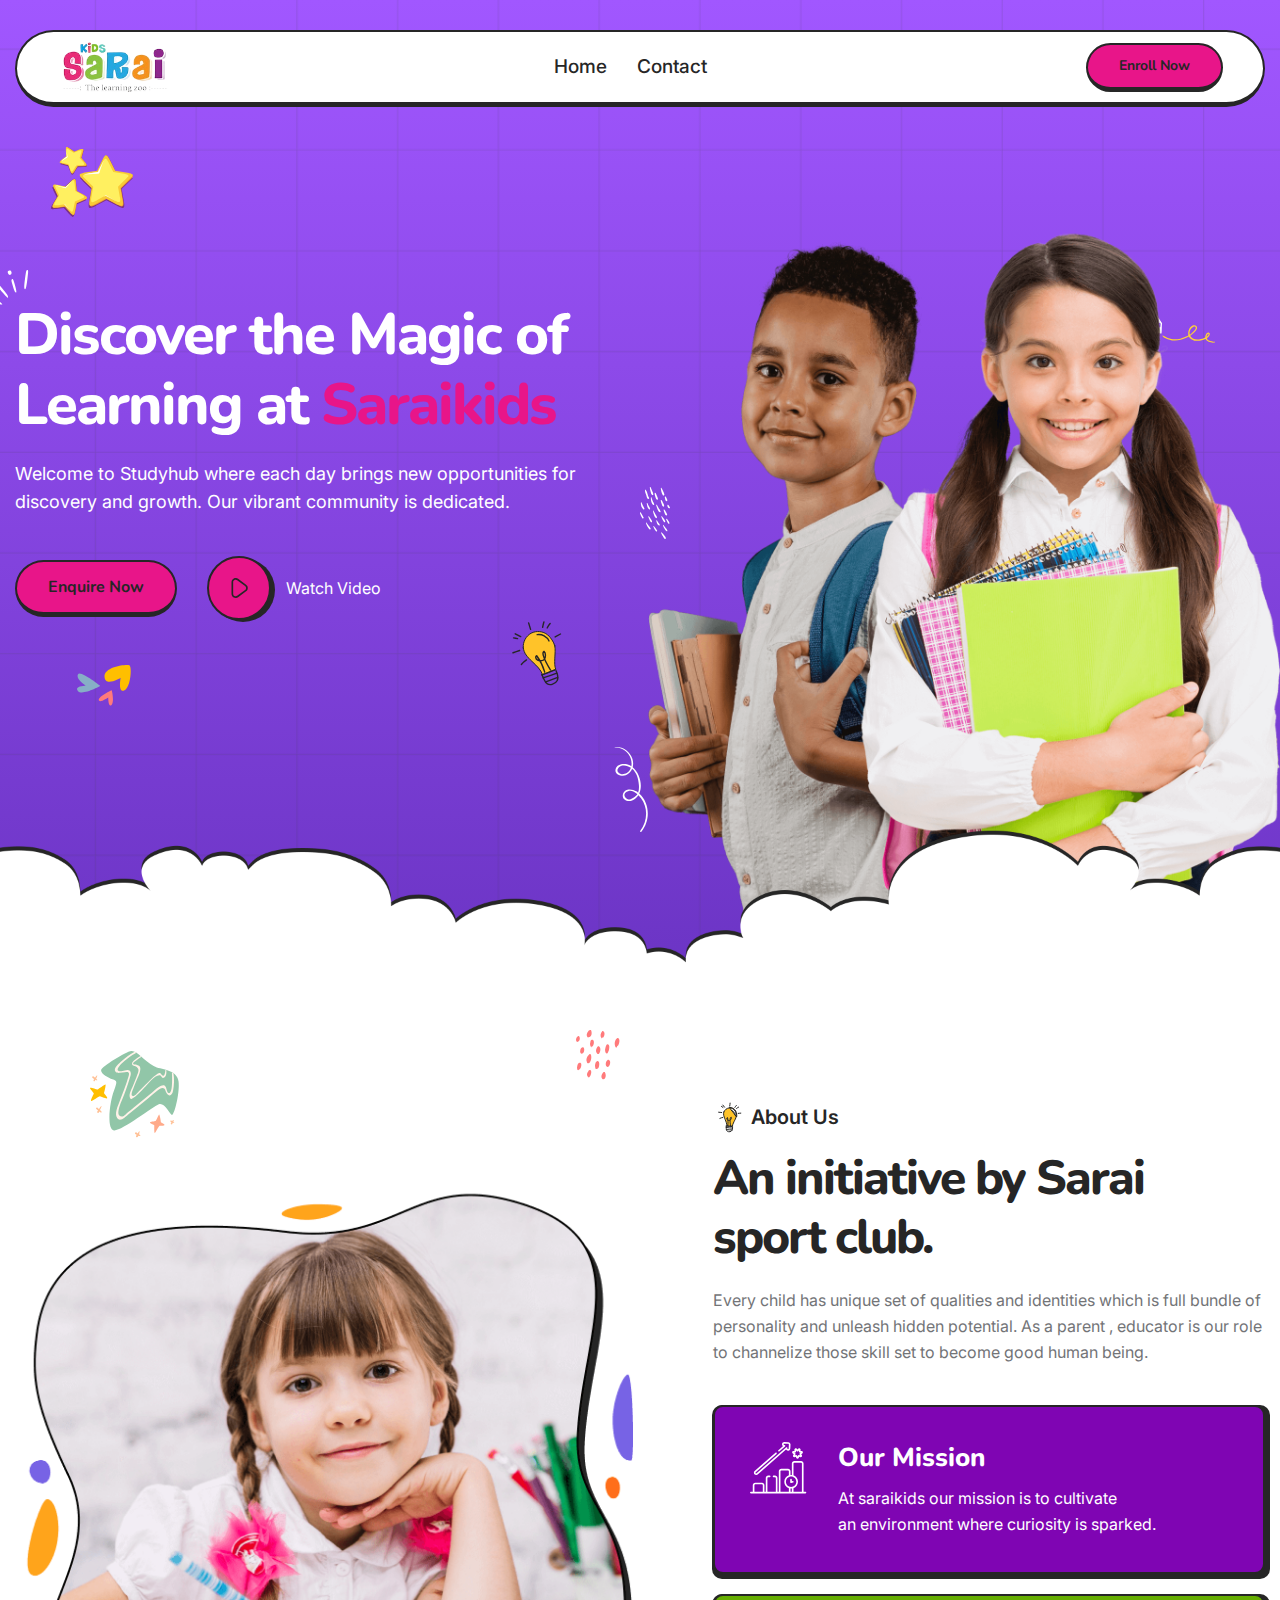
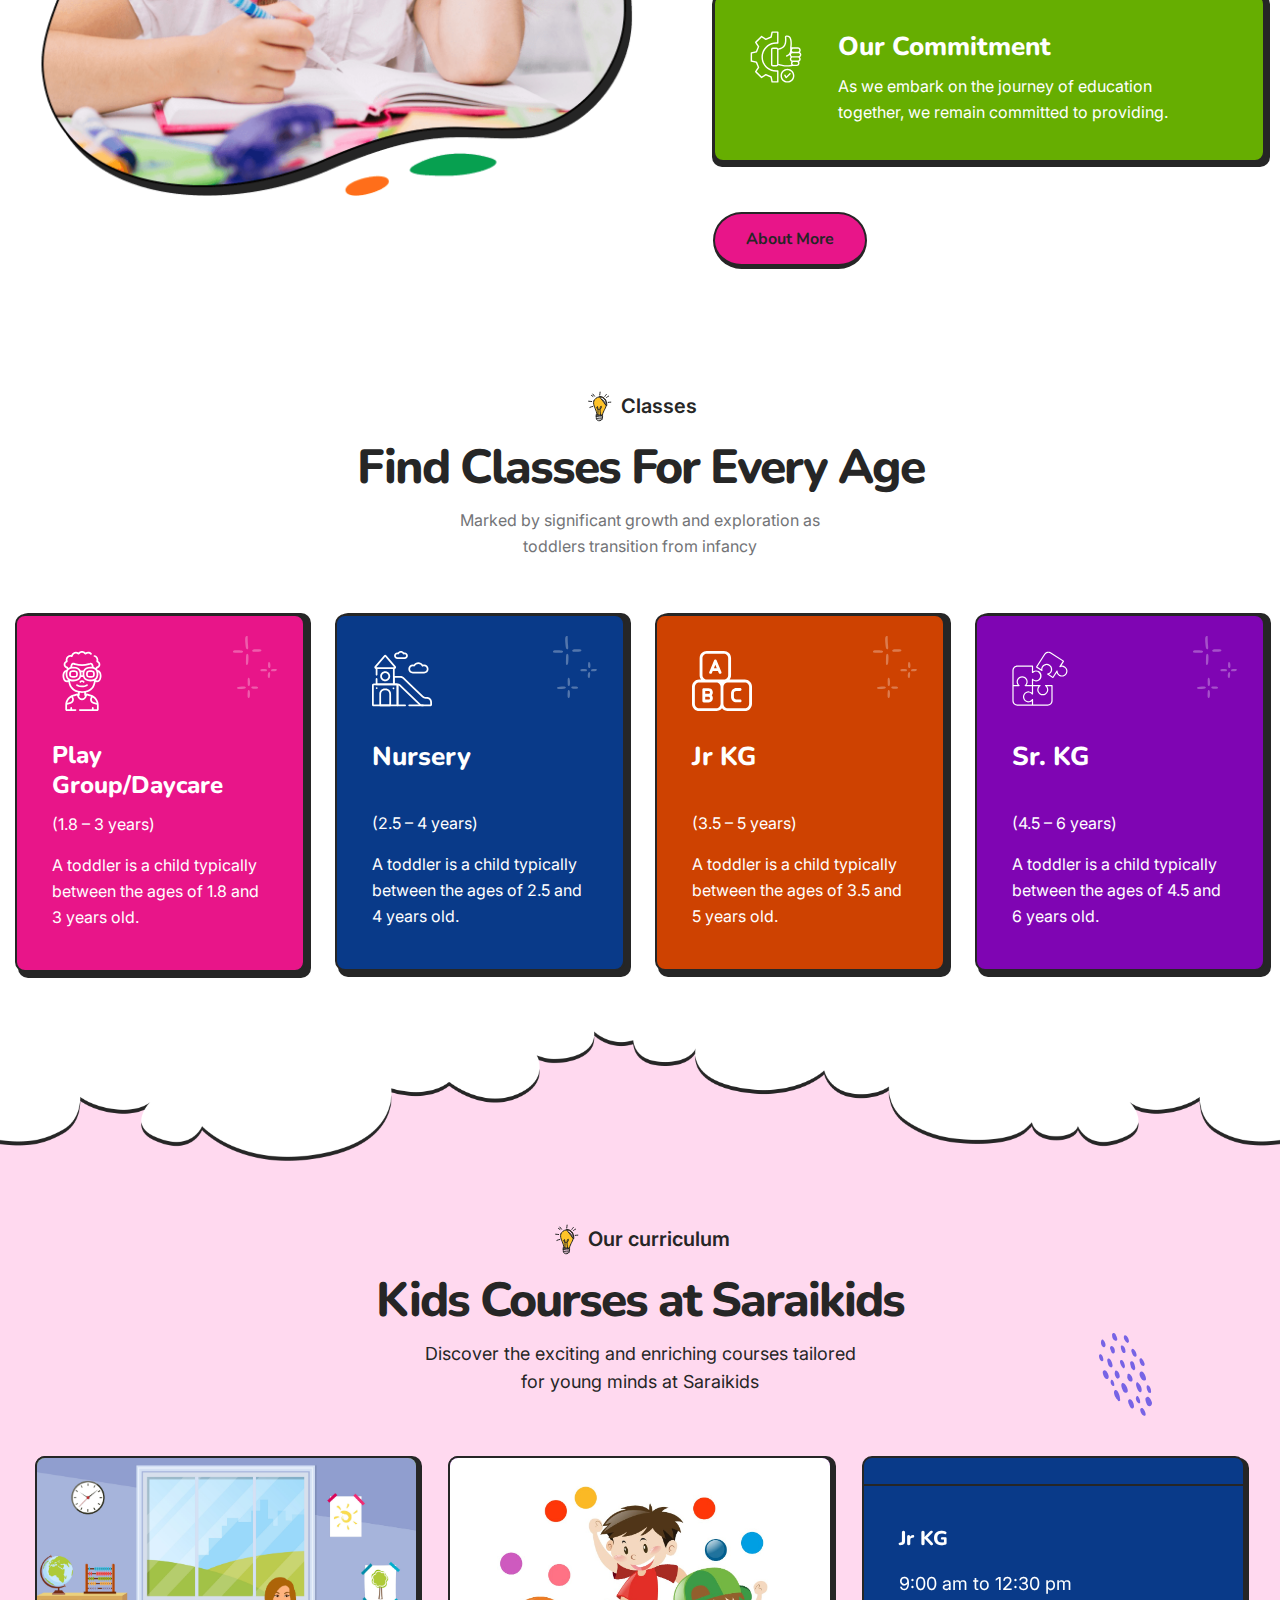
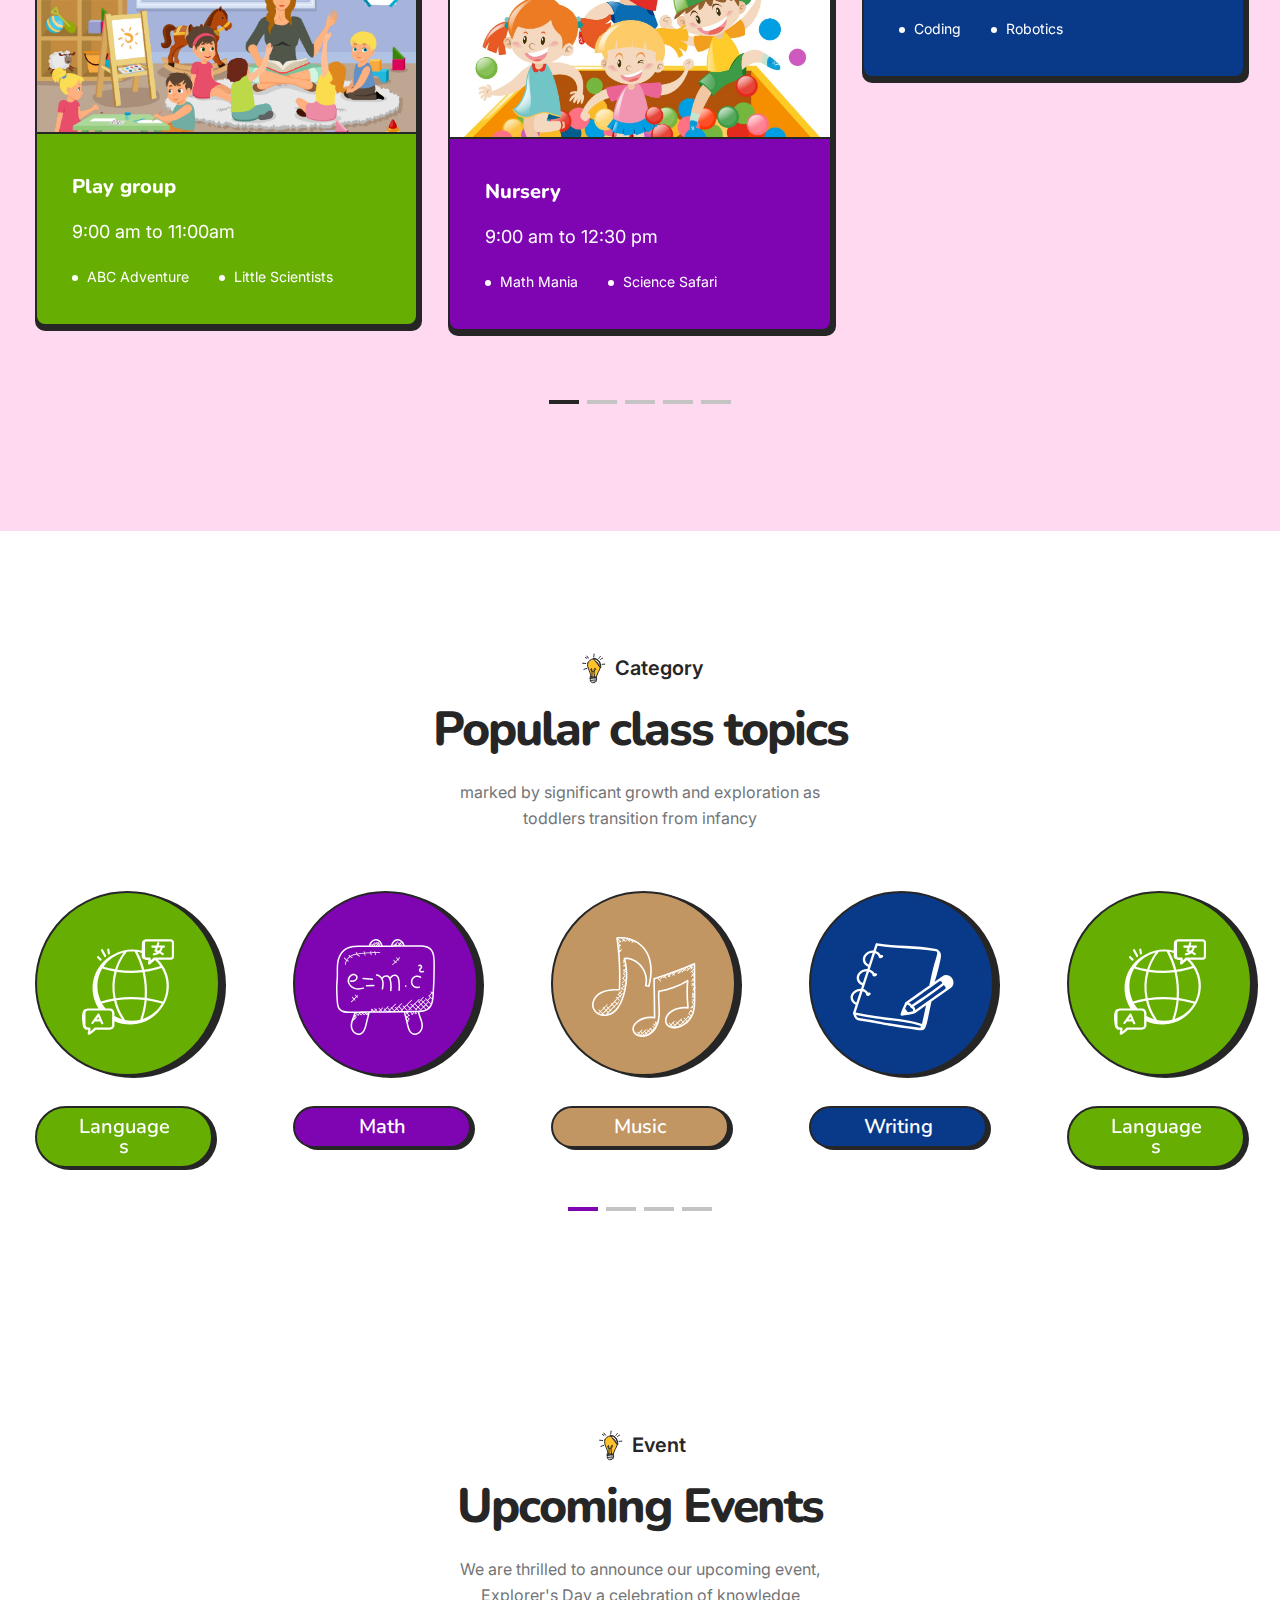
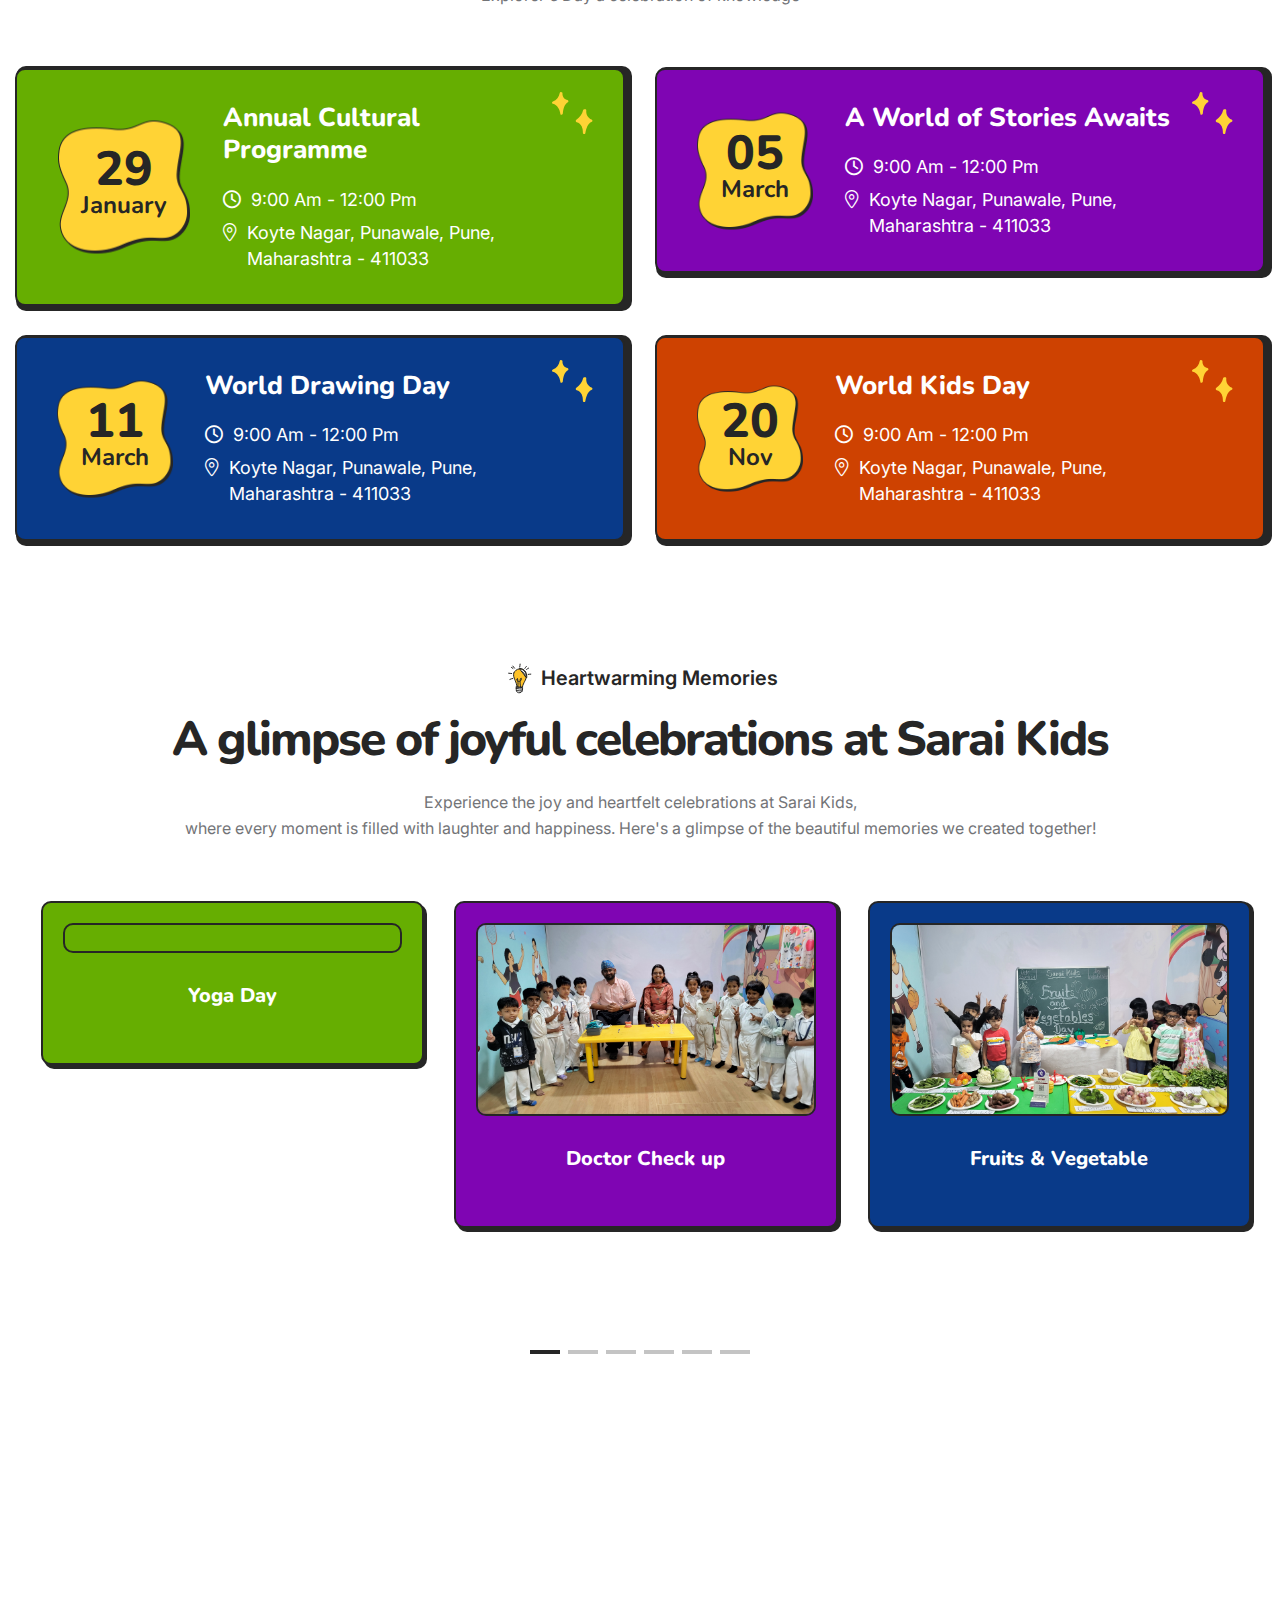
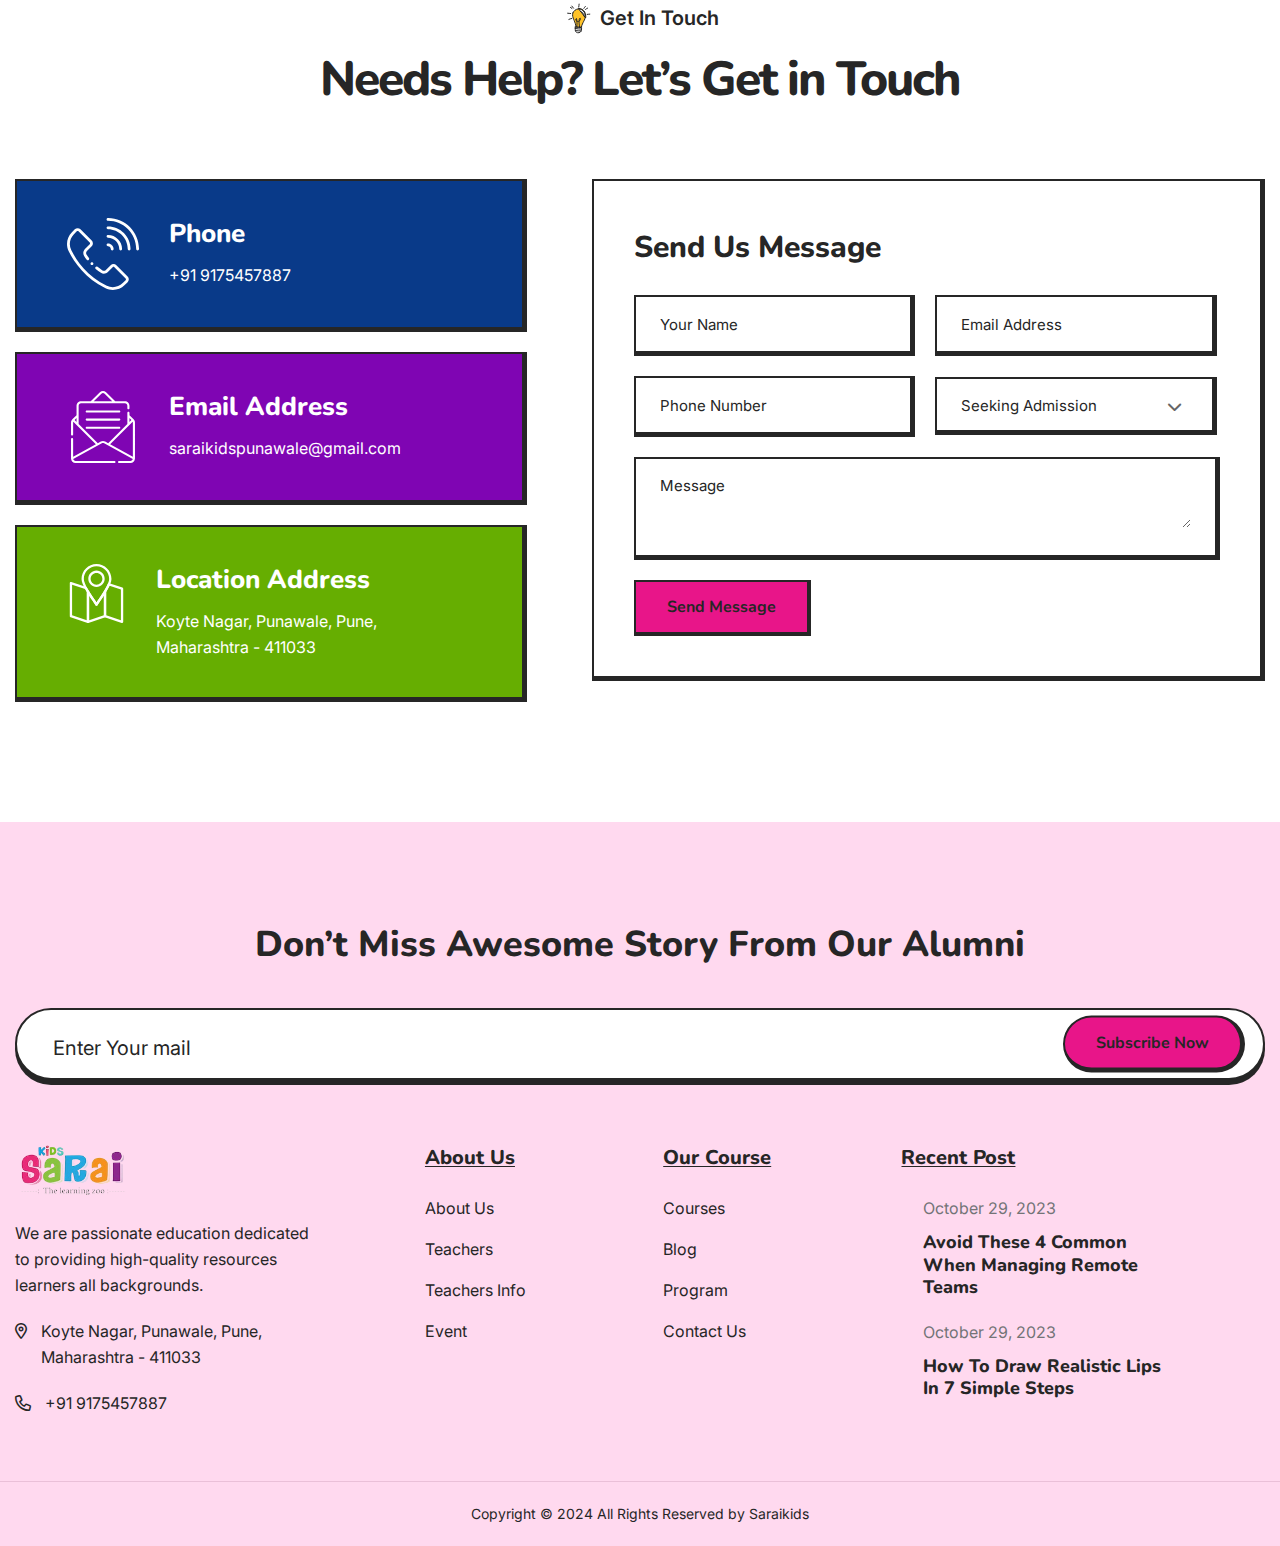
==== commit e3993d7c: "S" ====
--- a/index.html
+++ b/index.html
@@ -20,6 +20,17 @@
     <link rel="stylesheet" href="assets/css/vendor/metismenu.css">
     <!-- custom style css -->
     <link rel="stylesheet" href="assets/css/style.css">
+
+    <!-- Google tag (gtag.js) -->
+    <script async src="https://www.googletagmanager.com/gtag/js?id=AW-16815600828">
+    </script>
+    <script>
+        window.dataLayer = window.dataLayer || [];
+        function gtag() { dataLayer.push(arguments); }
+        gtag('js', new Date());
+
+        gtag('config', 'AW-16815600828');
+    </script>
 </head>
 
 <body>
@@ -40,15 +51,15 @@
                         <div class="main-nav-one">
                             <nav>
                                 <ul>
-                                    <li  style="position: static;">
+                                    <li style="position: static;">
                                         <a class="nav-link" href="#">Home</a>
 
-                                        
-                                            
-                                            
-                                        
+
+
+
+
                                     </li>
-                                    
+
                                     <li>
                                         <a class="nav-link" href="contact.html">Contact</a>
                                     </li>
@@ -61,7 +72,8 @@
                                 <a href="contact.html" class="rts-btn btn-primary border-radius">Enroll Now</a>
                             </div>
                             <div class="menu-btn" id="menu-btn">
-                                <svg width="20" height="16" viewBox="0 0 20 16" fill="none" xmlns="http://www.w3.org/2000/svg">
+                                <svg width="20" height="16" viewBox="0 0 20 16" fill="none"
+                                    xmlns="http://www.w3.org/2000/svg">
                                     <rect y="14" width="20" height="2" fill="#1F1F25"></rect>
                                     <rect y="7" width="20" height="2" fill="#1F1F25"></rect>
                                     <rect width="20" height="2" fill="#1F1F25"></rect>
@@ -92,7 +104,8 @@
                                 <a href="contact.html" class="rts-btn btn-primary border-radius">Enquire Now</a>
                                 <div class="video-btn-area">
                                     <div class="vedio-icone">
-                                        <a class="video-play-button play-video popup-video" href="https://www.youtube.com/watch?v=ezbJwaLmOeM">
+                                        <a class="video-play-button play-video popup-video"
+                                            href="https://www.youtube.com/watch?v=ezbJwaLmOeM">
                                             <span class="icon"><img src="assets/images/banner/play.svg" alt=""></span>
                                         </a>
                                         <div class="video-overlay">
@@ -114,13 +127,20 @@
         </div>
         <img class="banner-bg-shape-2" src="assets/images/banner/banner-bg-1.png" alt="">
         <div class="shape-image">
-            <div class="shape one" data-speed="0.04" data-revert="true"><img src="assets/images/banner/shape/01.svg" alt="shape_image"></div>
-            <div class="shape two" data-speed="0.04"><img src="assets/images/banner/shape/02.svg" alt="shape_image"></div>
-            <div class="shape three" data-speed="0.04" data-revert="true"><img src="assets/images/banner/shape/03.svg" alt="shape_image"></div>
-            <div class="shape four" data-speed="0.04" data-revert="true"><img src="assets/images/banner/shape/04.svg" alt="shape_image"></div>
-            <div class="shape five" data-speed="0.04"><img src="assets/images/banner/shape/05.svg" alt="shape_image"></div>
-            <div class="shape six" data-speed="0.04"><img src="assets/images/banner/shape/06.svg" alt="shape_image"></div>
-            <div class="shape seven" data-speed="0.04" data-revert="true"><img src="assets/images/banner/shape/07.svg" alt="shape_image"></div>
+            <div class="shape one" data-speed="0.04" data-revert="true"><img src="assets/images/banner/shape/01.svg"
+                    alt="shape_image"></div>
+            <div class="shape two" data-speed="0.04"><img src="assets/images/banner/shape/02.svg" alt="shape_image">
+            </div>
+            <div class="shape three" data-speed="0.04" data-revert="true"><img src="assets/images/banner/shape/03.svg"
+                    alt="shape_image"></div>
+            <div class="shape four" data-speed="0.04" data-revert="true"><img src="assets/images/banner/shape/04.svg"
+                    alt="shape_image"></div>
+            <div class="shape five" data-speed="0.04"><img src="assets/images/banner/shape/05.svg" alt="shape_image">
+            </div>
+            <div class="shape six" data-speed="0.04"><img src="assets/images/banner/shape/06.svg" alt="shape_image">
+            </div>
+            <div class="shape seven" data-speed="0.04" data-revert="true"><img src="assets/images/banner/shape/07.svg"
+                    alt="shape_image"></div>
         </div>
         <div class="banner-bg-grid-shape">
         </div>
@@ -134,15 +154,17 @@
                 <div class="row align-items-center">
                     <div class="col-lg-6">
                         <div class="about-image">
-                            <img src="assets/images/about/about-01.png"  width="630" alt="">
+                            <img src="assets/images/about/about-01.png" width="630" alt="">
                         </div>
                     </div>
                     <div class="col-lg-6">
                         <div class="about-content">
                             <div class="section-title-area">
                                 <p class="pre-title"><img src="assets/images/banner/title-img.svg" alt="">About Us</p>
-                                <h2 class="section-title">An initiative by  Sarai sport club.</h2>
-                                <p class="desc">Every child has unique set of qualities and identities which is full bundle of personality and unleash hidden potential. As a parent , educator is our role to channelize those skill set to become good human being.</p>
+                                <h2 class="section-title">An initiative by Sarai sport club.</h2>
+                                <p class="desc">Every child has unique set of qualities and identities which is full
+                                    bundle of personality and unleash hidden potential. As a parent , educator is our
+                                    role to channelize those skill set to become good human being.</p>
                             </div>
                             <ul class="about-wrapper">
                                 <li class="wrapper-list">
@@ -175,9 +197,12 @@
             </div>
         </div>
         <div class="shape-image">
-            <div class="shape one" data-speed="0.04" data-revert="true"><img src="assets/images/banner/shape/08.svg" alt="shape_image"></div>
-            <div class="shape two" data-speed="0.04" data-revert="true"><img src="assets/images/banner/shape/09.svg" alt="shape_image"></div>
-            <div class="shape three" data-speed="0.04"><img src="assets/images/banner/shape/10.svg" alt="shape_image"></div>
+            <div class="shape one" data-speed="0.04" data-revert="true"><img src="assets/images/banner/shape/08.svg"
+                    alt="shape_image"></div>
+            <div class="shape two" data-speed="0.04" data-revert="true"><img src="assets/images/banner/shape/09.svg"
+                    alt="shape_image"></div>
+            <div class="shape three" data-speed="0.04"><img src="assets/images/banner/shape/10.svg" alt="shape_image">
+            </div>
         </div>
     </section>
     <!-- about area end -->
@@ -186,9 +211,11 @@
     <section class="rts-class-area">
         <div class="container">
             <div class="section-title-area text-center">
-                <p class="pre-title justify-content-center"><img src="assets/images/banner/title-img.svg" alt="">Classes</p>
+                <p class="pre-title justify-content-center"><img src="assets/images/banner/title-img.svg" alt="">Classes
+                </p>
                 <h2 class="section-title">Find Classes For Every Age</h2>
-                <p class="desc">Marked by significant growth and exploration as <br> toddlers transition from infancy</p>
+                <p class="desc">Marked by significant growth and exploration as <br> toddlers transition from infancy
+                </p>
             </div>
             <div class="section-inner">
                 <div class="row g-5">
@@ -200,10 +227,11 @@
                                 </div>
                                 <a href="#">
                                     <h5 class="title">Play Group/Daycare</h5>
-                                    
+
                                 </a>
                                 <p class="period">(1.8 – 3 years)</p>
-                                <p class="desc">A toddler is a child typically between the ages of 1.8 and 3 years old.</p>
+                                <p class="desc">A toddler is a child typically between the ages of 1.8 and 3 years old.
+                                </p>
                                 <div class="shape-icon"><img src="assets/images/banner/blink.svg" alt=""></div>
                             </div>
                         </div>
@@ -216,10 +244,11 @@
                                 </div>
                                 <a href="#">
                                     <h4 class="title">Nursery</h4>
-                                    <br/>
+                                    <br />
                                 </a>
                                 <p class="period">(2.5 – 4 years)</p>
-                                <p class="desc">A toddler is a child typically between the ages of 2.5 and 4 years old.</p>
+                                <p class="desc">A toddler is a child typically between the ages of 2.5 and 4 years old.
+                                </p>
                                 <div class="shape-icon"><img src="assets/images/banner/blink.svg" alt=""></div>
                             </div>
                         </div>
@@ -232,10 +261,11 @@
                                 </div>
                                 <a href="#">
                                     <h4 class="title">Jr KG</h4>
-                                    <br/>
+                                    <br />
                                 </a>
                                 <p class="period">(3.5 – 5 years)</p>
-                                <p class="desc">A toddler is a child typically between the ages of 3.5 and 5 years old.</p>
+                                <p class="desc">A toddler is a child typically between the ages of 3.5 and 5 years old.
+                                </p>
                                 <div class="shape-icon"><img src="assets/images/banner/blink.svg" alt=""></div>
                             </div>
                         </div>
@@ -248,10 +278,11 @@
                                 </div>
                                 <a href="#">
                                     <h4 class="title">Sr. KG</h4>
-                                    <br/>
+                                    <br />
                                 </a>
                                 <p class="period">(4.5 – 6 years)</p>
-                                <p class="desc">A toddler is a child typically between the ages of 4.5 and 6 years old.</p>
+                                <p class="desc">A toddler is a child typically between the ages of 4.5 and 6 years old.
+                                </p>
                                 <div class="shape-icon"><img src="assets/images/banner/blink.svg" alt=""></div>
                             </div>
                         </div>
@@ -266,9 +297,11 @@
     <section class="rts-course-area rts-shape-move section-bg">
         <div class="container">
             <div class="section-title-area text-center">
-                <p class="pre-title justify-content-center"><img src="assets/images/banner/title-img.svg" alt="">Our curriculum</p>
+                <p class="pre-title justify-content-center"><img src="assets/images/banner/title-img.svg" alt="">Our
+                    curriculum</p>
                 <h2 class="section-title">Kids Courses at Saraikids</h2>
-                <p class="desc">Discover the exciting and enriching courses tailored <br> for young minds at Saraikids</p>
+                <p class="desc">Discover the exciting and enriching courses tailored <br> for young minds at Saraikids
+                </p>
             </div>
             <div class="slider-inner">
                 <div class="swiper mySwiper-category-1 swiper-data" data-swiper='{
@@ -368,7 +401,7 @@
                             </div>
                         </div>
                         <!-- single swiper style -->
-                         
+
 
 
                         <div class="swiper-slide">
@@ -379,7 +412,7 @@
                                     </div>
                                     <div class="content">
                                         <a href="#">
-                                            <h4 class="title">Sr. KG  </h4>
+                                            <h4 class="title">Sr. KG </h4>
                                         </a>
                                         <p class="desc">9:00 am to 12:30 pm</p>
                                         <ul class="feature-wrapper">
@@ -420,8 +453,10 @@
             <img class="banner-bg-shape-3" src="assets/images/banner/banner-bg-2.png" alt="">
         </div>
         <div class="shape-image">
-            <div class="shape one" data-speed="0.04" data-revert="true"><img src="assets/images/banner/shape/11.svg" alt="shape_image"></div>
-            <div class="shape two" data-speed="0.04" data-revert="true"><img src="assets/images/banner/shape/12.svg" alt="shape_image"></div>
+            <div class="shape one" data-speed="0.04" data-revert="true"><img src="assets/images/banner/shape/11.svg"
+                    alt="shape_image"></div>
+            <div class="shape two" data-speed="0.04" data-revert="true"><img src="assets/images/banner/shape/12.svg"
+                    alt="shape_image"></div>
         </div>
     </section>
     <!-- course area end -->
@@ -430,9 +465,11 @@
     <section class="rts-category-area rts-section-gap">
         <div class="container">
             <div class="section-title-area text-center">
-                <p class="pre-title justify-content-center"><img src="assets/images/banner/title-img.svg" alt="">Category</p>
+                <p class="pre-title justify-content-center"><img src="assets/images/banner/title-img.svg"
+                        alt="">Category</p>
                 <h2 class="section-title">Popular class topics</h2>
-                <p class="desc">marked by significant growth and exploration as <br> toddlers transition from infancy</p>
+                <p class="desc">marked by significant growth and exploration as <br> toddlers transition from infancy
+                </p>
             </div>
             <div class="slider-inner">
                 <div class="swiper mySwiper-category-1 swiper-data" data-swiper='{
@@ -488,7 +525,7 @@
                                 </div>
                             </div>
                         </div>
-                       
+
                         <!-- single swiper style -->
                         <div class="swiper-slide">
                             <div class="category-wrapper three">
@@ -542,14 +579,18 @@
                 <div class="swiper-btn swiper-button-next">
                     <div class="inner">
                         <svg width="11" height="20" viewBox="0 0 11 20" fill="none" xmlns="http://www.w3.org/2000/svg">
-                            <path d="M1.6918 20C1.80148 20.0006 1.91019 19.9796 2.01173 19.9381C2.11326 19.8967 2.2056 19.8356 2.28347 19.7583L9.0918 12.95C9.47983 12.5629 9.78769 12.1032 9.99774 11.5969C10.2078 11.0907 10.3159 10.5481 10.3159 10C10.3159 9.45194 10.2078 8.90926 9.99774 8.40305C9.78769 7.89685 9.47983 7.43705 9.0918 7.05L2.28347 0.241678C2.20577 0.163979 2.11353 0.102345 2.01201 0.0602948C1.91049 0.0182446 1.80169 -0.00339842 1.6918 -0.00339842C1.58192 -0.00339842 1.47311 0.0182446 1.3716 0.0602948C1.27008 0.102345 1.17784 0.163979 1.10014 0.241678C1.02244 0.319376 0.960803 0.411618 0.918753 0.513136C0.876703 0.614655 0.85506 0.723461 0.85506 0.833344C0.85506 0.943226 0.876703 1.05203 0.918753 1.15355C0.960803 1.25507 1.02244 1.34731 1.10014 1.42501L7.90847 8.23333C8.37664 8.70209 8.6396 9.3375 8.6396 10C8.6396 10.6625 8.37664 11.2979 7.90847 11.7667L1.10014 18.575C1.02203 18.6525 0.960034 18.7446 0.917726 18.8462C0.875419 18.9477 0.853638 19.0566 0.853638 19.1667C0.853638 19.2767 0.875419 19.3856 0.917726 19.4871C0.960034 19.5887 1.02203 19.6809 1.10014 19.7583C1.178 19.8356 1.27035 19.8967 1.37188 19.9381C1.47341 19.9796 1.58213 20.0006 1.6918 20Z" fill="#262626" />
+                            <path
+                                d="M1.6918 20C1.80148 20.0006 1.91019 19.9796 2.01173 19.9381C2.11326 19.8967 2.2056 19.8356 2.28347 19.7583L9.0918 12.95C9.47983 12.5629 9.78769 12.1032 9.99774 11.5969C10.2078 11.0907 10.3159 10.5481 10.3159 10C10.3159 9.45194 10.2078 8.90926 9.99774 8.40305C9.78769 7.89685 9.47983 7.43705 9.0918 7.05L2.28347 0.241678C2.20577 0.163979 2.11353 0.102345 2.01201 0.0602948C1.91049 0.0182446 1.80169 -0.00339842 1.6918 -0.00339842C1.58192 -0.00339842 1.47311 0.0182446 1.3716 0.0602948C1.27008 0.102345 1.17784 0.163979 1.10014 0.241678C1.02244 0.319376 0.960803 0.411618 0.918753 0.513136C0.876703 0.614655 0.85506 0.723461 0.85506 0.833344C0.85506 0.943226 0.876703 1.05203 0.918753 1.15355C0.960803 1.25507 1.02244 1.34731 1.10014 1.42501L7.90847 8.23333C8.37664 8.70209 8.6396 9.3375 8.6396 10C8.6396 10.6625 8.37664 11.2979 7.90847 11.7667L1.10014 18.575C1.02203 18.6525 0.960034 18.7446 0.917726 18.8462C0.875419 18.9477 0.853638 19.0566 0.853638 19.1667C0.853638 19.2767 0.875419 19.3856 0.917726 19.4871C0.960034 19.5887 1.02203 19.6809 1.10014 19.7583C1.178 19.8356 1.27035 19.8967 1.37188 19.9381C1.47341 19.9796 1.58213 20.0006 1.6918 20Z"
+                                fill="#262626" />
                         </svg>
                     </div>
                 </div>
                 <div class="swiper-btn swiper-button-prev">
                     <div class="inner">
                         <svg width="11" height="20" viewBox="0 0 11 20" fill="none" xmlns="http://www.w3.org/2000/svg">
-                            <path d="M9.30869 20C9.19901 20.0006 9.09029 19.9796 8.98876 19.9381C8.88723 19.8966 8.79488 19.8355 8.71702 19.7583L1.90869 12.95C1.52066 12.5629 1.2128 12.1031 1.00275 11.5969C0.792694 11.0907 0.68457 10.548 0.68457 9.99998C0.68457 9.45192 0.792694 8.90924 1.00275 8.40303C1.2128 7.89683 1.52066 7.43703 1.90869 7.04998L8.71702 0.241658C8.79472 0.163959 8.88696 0.102325 8.98848 0.0602752C9.09 0.018225 9.1988 -0.00341797 9.30869 -0.00341797C9.41857 -0.00341797 9.52737 0.018225 9.62889 0.0602752C9.73041 0.102325 9.82265 0.163959 9.90035 0.241658C9.97805 0.319357 10.0397 0.411599 10.0817 0.513117C10.1238 0.614635 10.1454 0.723442 10.1454 0.833324C10.1454 0.943207 10.1238 1.05201 10.0817 1.15353C10.0397 1.25505 9.97805 1.34729 9.90035 1.42499L3.09202 8.23332C2.62385 8.70207 2.36088 9.33748 2.36088 9.99998C2.36088 10.6625 2.62385 11.2979 3.09202 11.7666L9.90035 18.575C9.97846 18.6524 10.0405 18.7446 10.0828 18.8462C10.1251 18.9477 10.1469 19.0566 10.1469 19.1666C10.1469 19.2766 10.1251 19.3856 10.0828 19.4871C10.0405 19.5887 9.97846 19.6808 9.90035 19.7583C9.82248 19.8355 9.73014 19.8966 9.62861 19.9381C9.52708 19.9796 9.41836 20.0006 9.30869 20Z" fill="white" />
+                            <path
+                                d="M9.30869 20C9.19901 20.0006 9.09029 19.9796 8.98876 19.9381C8.88723 19.8966 8.79488 19.8355 8.71702 19.7583L1.90869 12.95C1.52066 12.5629 1.2128 12.1031 1.00275 11.5969C0.792694 11.0907 0.68457 10.548 0.68457 9.99998C0.68457 9.45192 0.792694 8.90924 1.00275 8.40303C1.2128 7.89683 1.52066 7.43703 1.90869 7.04998L8.71702 0.241658C8.79472 0.163959 8.88696 0.102325 8.98848 0.0602752C9.09 0.018225 9.1988 -0.00341797 9.30869 -0.00341797C9.41857 -0.00341797 9.52737 0.018225 9.62889 0.0602752C9.73041 0.102325 9.82265 0.163959 9.90035 0.241658C9.97805 0.319357 10.0397 0.411599 10.0817 0.513117C10.1238 0.614635 10.1454 0.723442 10.1454 0.833324C10.1454 0.943207 10.1238 1.05201 10.0817 1.15353C10.0397 1.25505 9.97805 1.34729 9.90035 1.42499L3.09202 8.23332C2.62385 8.70207 2.36088 9.33748 2.36088 9.99998C2.36088 10.6625 2.62385 11.2979 3.09202 11.7666L9.90035 18.575C9.97846 18.6524 10.0405 18.7446 10.0828 18.8462C10.1251 18.9477 10.1469 19.0566 10.1469 19.1666C10.1469 19.2766 10.1251 19.3856 10.0828 19.4871C10.0405 19.5887 9.97846 19.6808 9.90035 19.7583C9.82248 19.8355 9.73014 19.8966 9.62861 19.9381C9.52708 19.9796 9.41836 20.0006 9.30869 20Z"
+                                fill="white" />
                         </svg>
                     </div>
                 </div>
@@ -942,9 +983,11 @@
     <section class="rts-event-area rts-section-gapTop">
         <div class="container">
             <div class="section-title-area text-center">
-                <p class="pre-title justify-content-center"><img src="assets/images/banner/title-img.svg" alt="">Event</p>
+                <p class="pre-title justify-content-center"><img src="assets/images/banner/title-img.svg" alt="">Event
+                </p>
                 <h2 class="section-title">Upcoming Events</h2>
-                <p class="desc">We are thrilled to announce our upcoming event, <br> Explorer's Day a celebration of knowledge</p>
+                <p class="desc">We are thrilled to announce our upcoming event, <br> Explorer's Day a celebration of
+                    knowledge</p>
             </div>
             <div class="section-inner">
                 <div class="row g-5">
@@ -961,7 +1004,8 @@
                                         <h4 class="title">Annual Cultural Programme</h4>
                                         <ul class="meta-wrapper">
                                             <li><i class="fa-regular fa-clock"></i>9:00 Am - 12:00 Pm</li>
-                                            <li><i class="fa-light fa-location-dot"></i>Koyte Nagar, Punawale, Pune, Maharashtra - 411033</li>
+                                            <li><i class="fa-light fa-location-dot"></i>Koyte Nagar, Punawale, Pune,
+                                                Maharashtra - 411033</li>
                                         </ul>
                                     </a>
                                 </div>
@@ -983,7 +1027,8 @@
                                     </a>
                                     <ul class="meta-wrapper">
                                         <li><i class="fa-regular fa-clock"></i>9:00 Am - 12:00 Pm</li>
-                                        <li><i class="fa-light fa-location-dot"></i>Koyte Nagar, Punawale, Pune, Maharashtra - 411033</li>
+                                        <li><i class="fa-light fa-location-dot"></i>Koyte Nagar, Punawale, Pune,
+                                            Maharashtra - 411033</li>
                                     </ul>
                                 </div>
                                 <div class="shape-icon"><img src="assets/images/events/event-blink.svg" alt=""></div>
@@ -1004,7 +1049,8 @@
                                     </a>
                                     <ul class="meta-wrapper">
                                         <li><i class="fa-regular fa-clock"></i>9:00 Am - 12:00 Pm</li>
-                                        <li><i class="fa-light fa-location-dot"></i>Koyte Nagar, Punawale, Pune, Maharashtra - 411033</li>
+                                        <li><i class="fa-light fa-location-dot"></i>Koyte Nagar, Punawale, Pune,
+                                            Maharashtra - 411033</li>
                                     </ul>
                                 </div>
                                 <div class="shape-icon"><img src="assets/images/events/event-blink.svg" alt=""></div>
@@ -1025,7 +1071,8 @@
                                     </a>
                                     <ul class="meta-wrapper">
                                         <li><i class="fa-regular fa-clock"></i>9:00 Am - 12:00 Pm</li>
-                                        <li><i class="fa-light fa-location-dot"></i>Koyte Nagar, Punawale, Pune, Maharashtra - 411033</li>
+                                        <li><i class="fa-light fa-location-dot"></i>Koyte Nagar, Punawale, Pune,
+                                            Maharashtra - 411033</li>
                                     </ul>
                                 </div>
                                 <div class="shape-icon"><img src="assets/images/events/event-blink.svg" alt=""></div>
@@ -1133,9 +1180,12 @@
     <section class="rts-blog-area rts-section-gap">
         <div class="container">
             <div class="section-title-area text-center">
-                <p class="pre-title justify-content-center"><img src="assets/images/banner/title-img.svg" alt="">Heartwarming Memories</p>
+                <p class="pre-title justify-content-center"><img src="assets/images/banner/title-img.svg"
+                        alt="">Heartwarming Memories</p>
                 <h2 class="section-title">A glimpse of joyful celebrations at Sarai Kids</h2>
-                <p class="desc">Experience the joy and heartfelt celebrations at Sarai Kids,<br>  where every moment is filled with laughter and happiness. Here's a glimpse of the beautiful memories we created together!</p>
+                <p class="desc">Experience the joy and heartfelt celebrations at Sarai Kids,<br> where every moment is
+                    filled with laughter and happiness. Here's a glimpse of the beautiful memories we created together!
+                </p>
             </div>
             <div class="slider-inner">
                 <div class="swiper mySwiper-category-1 swiper-data" data-swiper='{
@@ -1181,7 +1231,7 @@
                                     </div>
                                     <div class="content">
                                         <h4 class="title"><a href="blog-details.html">Yoga Day</a></h4>
-                                         
+
                                     </div>
                                 </div>
                             </div>
@@ -1196,7 +1246,7 @@
                                     </div>
                                     <div class="content">
                                         <h4 class="title"><a href="blog-details.html">Doctor Check up </a></h4>
-                                         
+
                                     </div>
                                 </div>
                             </div>
@@ -1211,7 +1261,7 @@
                                     </div>
                                     <div class="content">
                                         <h4 class="title"><a href="blog-details.html">Fruits & Vegetable</a></h4>
-                                         
+
                                     </div>
                                 </div>
                             </div>
@@ -1226,7 +1276,7 @@
                                     </div>
                                     <div class="content">
                                         <h4 class="title"><a href="blog-details.html">Mini Project - Type</a></h4>
-                                         
+
                                     </div>
                                 </div>
                             </div>
@@ -1241,7 +1291,7 @@
                                     </div>
                                     <div class="content">
                                         <h4 class="title"><a href="blog-details.html">Field trip - Fire</a></h4>
-                                         
+
                                     </div>
                                 </div>
                             </div>
@@ -1256,7 +1306,7 @@
                                     </div>
                                     <div class="content">
                                         <h4 class="title"><a href="blog-details.html">Orange Day Celebration</a></h4>
-                                         
+
                                     </div>
                                 </div>
                             </div>
@@ -1271,7 +1321,8 @@
     <section class="rts-contact-area rts-section-gap inner">
         <div class="container">
             <div class="section-title-area text-center">
-                <p class="pre-title justify-content-center"><img src="assets/images/banner/title-img.svg" alt="">Get In Touch</p>
+                <p class="pre-title justify-content-center"><img src="assets/images/banner/title-img.svg" alt="">Get In
+                    Touch</p>
                 <h2 class="section-title">Needs Help? Let’s Get in Touch</h2>
             </div>
             <div class="section-inner">
@@ -1294,7 +1345,8 @@
                                     </div>
                                     <div class="text">
                                         <h4>Email Address</h4>
-                                        <p class="desc"><a href="mail-to:info@studyhub.com"> saraikidspunawale@gmail.com</a></p>
+                                        <p class="desc"><a href="mail-to:info@studyhub.com">
+                                                saraikidspunawale@gmail.com</a></p>
                                     </div>
                                 </li>
                                 <li class="phone bg-one">
@@ -1310,9 +1362,10 @@
                         </div>
                     </div>
                     <div class="col-lg-7">
-                        <form id="contactForm" action="https://api.web3forms.com/submit" method="POST" class="contact-form" onsubmit="return handleSubmit(event)">
+                        <form id="contactForm" action="https://api.web3forms.com/submit" method="POST"
+                            class="contact-form" onsubmit="return handleSubmit(event)">
                             <input type="hidden" name="access_key" value="8120df47-33e3-4f6a-bce2-31ed0db12ca6">
-                            
+
                             <h3 class="heading-title">Send Us Message</h3>
                             <div class="form-inner">
                                 <div class="single-input">
@@ -1345,13 +1398,13 @@
                                 </div>
                             </div>
                         </form>
-                        
+
                         <!-- Success Popup -->
                         <div id="successPopup">
                             <p>Form submitted successfully!</p>
                             <button onclick="closePopup()">OK</button>
                         </div>
-                        
+
                         <style>
                             #successPopup {
                                 display: none;
@@ -1361,13 +1414,14 @@
                                 transform: translate(-50%, -50%);
                                 background: #fff;
                                 padding: 20px;
-                                box-shadow: 0px 0px 10px rgba(0,0,0,0.2);
+                                box-shadow: 0px 0px 10px rgba(0, 0, 0, 0.2);
                                 border-radius: 8px;
                                 text-align: center;
                                 font-size: 16px;
                                 font-weight: bold;
                                 color: #333;
                             }
+
                             #successPopup button {
                                 margin-top: 10px;
                                 padding: 8px 16px;
@@ -1378,11 +1432,12 @@
                                 cursor: pointer;
                                 font-size: 14px;
                             }
+
                             #successPopup button:hover {
                                 background-color: #218838;
                             }
                         </style>
-                        
+
                         <script>
                             function handleSubmit(event) {
                                 event.preventDefault();
@@ -1391,16 +1446,16 @@
                                     method: form.method,
                                     body: new FormData(form)
                                 }).then(response => response.json())
-                                  .then(() => {
-                                      document.getElementById('successPopup').style.display = 'block';
-                                      form.reset();
-                                  })
-                                  .catch(error => console.error('Error:', error));
+                                    .then(() => {
+                                        document.getElementById('successPopup').style.display = 'block';
+                                        form.reset();
+                                    })
+                                    .catch(error => console.error('Error:', error));
                             }
                             function closePopup() {
                                 document.getElementById('successPopup').style.display = 'none';
                             }
-                        </script>                        
+                        </script>
                     </div>
                 </div>
             </div>
@@ -1431,7 +1486,8 @@
                         <div class="footer-single-wized left-logo">
                             <div class="head">
                                 <a href="#">
-                                    <img src="assets/images/logo/logo.png" style="height: 50px;" alt="logo" loading="lazy">
+                                    <img src="assets/images/logo/logo.png" style="height: 50px;" alt="logo"
+                                        loading="lazy">
                                 </a>
                             </div>
                             <div class="body">
@@ -1440,8 +1496,10 @@
                                     all backgrounds.
                                 </p>
                                 <ul class="wrapper-list">
-                                    <li><i class="fa-regular fa-location-dot"></i>Koyte Nagar, Punawale, Pune, Maharashtra - 411033</li>
-                                    <li><i class="fa-regular fa-phone"></i><a href="tel:+91 9175457887">+91 9175457887</a></li>
+                                    <li><i class="fa-regular fa-location-dot"></i>Koyte Nagar, Punawale, Pune,
+                                        Maharashtra - 411033</li>
+                                    <li><i class="fa-regular fa-phone"></i><a href="tel:+91 9175457887">+91
+                                            9175457887</a></li>
                                 </ul>
                             </div>
                         </div>
@@ -1457,7 +1515,7 @@
                                     <li><a href="#">Teachers</a></li>
                                     <li><a href="#">Teachers Info</a></li>
                                     <li><a href="#">Event</a></li>
-                                   
+
                                 </ul>
                             </div>
                         </div>
@@ -1492,7 +1550,8 @@
                                         </div>
                                         <div class="content">
                                             <p class="date">October 29, 2023</p>
-                                            <h6 class="post-title"><a href="#">Avoid These 4 Common When Managing Remote Teams</a></h6>
+                                            <h6 class="post-title"><a href="#">Avoid These 4 Common When Managing Remote
+                                                    Teams</a></h6>
                                         </div>
                                     </li>
                                     <li class="post-area">
@@ -1503,7 +1562,8 @@
                                         </div>
                                         <div class="content">
                                             <p class="date">October 29, 2023</p>
-                                            <h6 class="post-title"><a href="#">How To Draw Realistic Lips In 7 Simple Steps</a></h6>
+                                            <h6 class="post-title"><a href="#">How To Draw Realistic Lips In 7 Simple
+                                                    Steps</a></h6>
                                         </div>
                                     </li>
                                 </ul>
@@ -1564,7 +1624,8 @@
             <div class="inner-content">
                 <h4 class="title">We Build Building and Great Constructive Homes.</h4>
                 <p class="disc">
-                    We successfully cope with tasks of varying complexity, provide long-term guarantees and regularly master new technologies.
+                    We successfully cope with tasks of varying complexity, provide long-term guarantees and regularly
+                    master new technologies.
                 </p>
                 <div class="footer">
                     <h4 class="title">Got a project in mind?</h4>
@@ -1578,16 +1639,16 @@
                 <ul class="mainmenu metismenu" id="mobile-menu-active">
                     <li class="menu-item">
                         <a href="index.html" class="main">Home</a>
-                       
+
                     </li>
-                    
+
                     <li class="menu-item">
                         <a href="contact.html" class="main">Contact</a>
                     </li>
                 </ul>
             </nav>
 
-            
+
             <div class="rts-social-style-one pl--20 mt--50">
                 <ul>
                     <li>
@@ -1621,32 +1682,32 @@
         <div class="animation-preloader">
             <div class="txt-loading">
                 <span data-text-preloader="S" class="letters-loading first">
-                        S
-                    </span>
+                    S
+                </span>
                 <span data-text-preloader="a" class="letters-loading first">
-                        a
-                    </span>
+                    a
+                </span>
                 <span data-text-preloader="r" class="letters-loading first">
                     r
-                    </span>
+                </span>
                 <span data-text-preloader="a" class="letters-loading first">
                     a
-                    </span>
+                </span>
                 <span data-text-preloader="i" class="letters-loading first">
-                        i
-                    </span>
+                    i
+                </span>
                 <span data-text-preloader="K" class="letters-loading">
-                        K
-                    </span>
+                    K
+                </span>
                 <span data-text-preloader="I" class="letters-loading">
-                        I
-                    </span>
+                    I
+                </span>
                 <span data-text-preloader="D" class="letters-loading">
                     D
-                    </span>
+                </span>
                 <span data-text-preloader="S" class="letters-loading">
                     S
-                    </span>
+                </span>
             </div>
             <p class="text-center">Loading</p>
         </div>
@@ -1671,7 +1732,9 @@
     <!-- rts backto top start -->
     <div class="progress-wrap">
         <svg class="progress-circle svg-content" width="100%" height="100%" viewBox="-1 -1 102 102">
-            <path d="M50,1 a49,49 0 0,1 0,98 a49,49 0 0,1 0,-98" style="transition: stroke-dashoffset 10ms linear 0s; stroke-dasharray: 307.919, 307.919; stroke-dashoffset: 307.919;"></path>
+            <path d="M50,1 a49,49 0 0,1 0,98 a49,49 0 0,1 0,-98"
+                style="transition: stroke-dashoffset 10ms linear 0s; stroke-dasharray: 307.919, 307.919; stroke-dashoffset: 307.919;">
+            </path>
         </svg>
     </div>
     <!-- rts backto top end -->
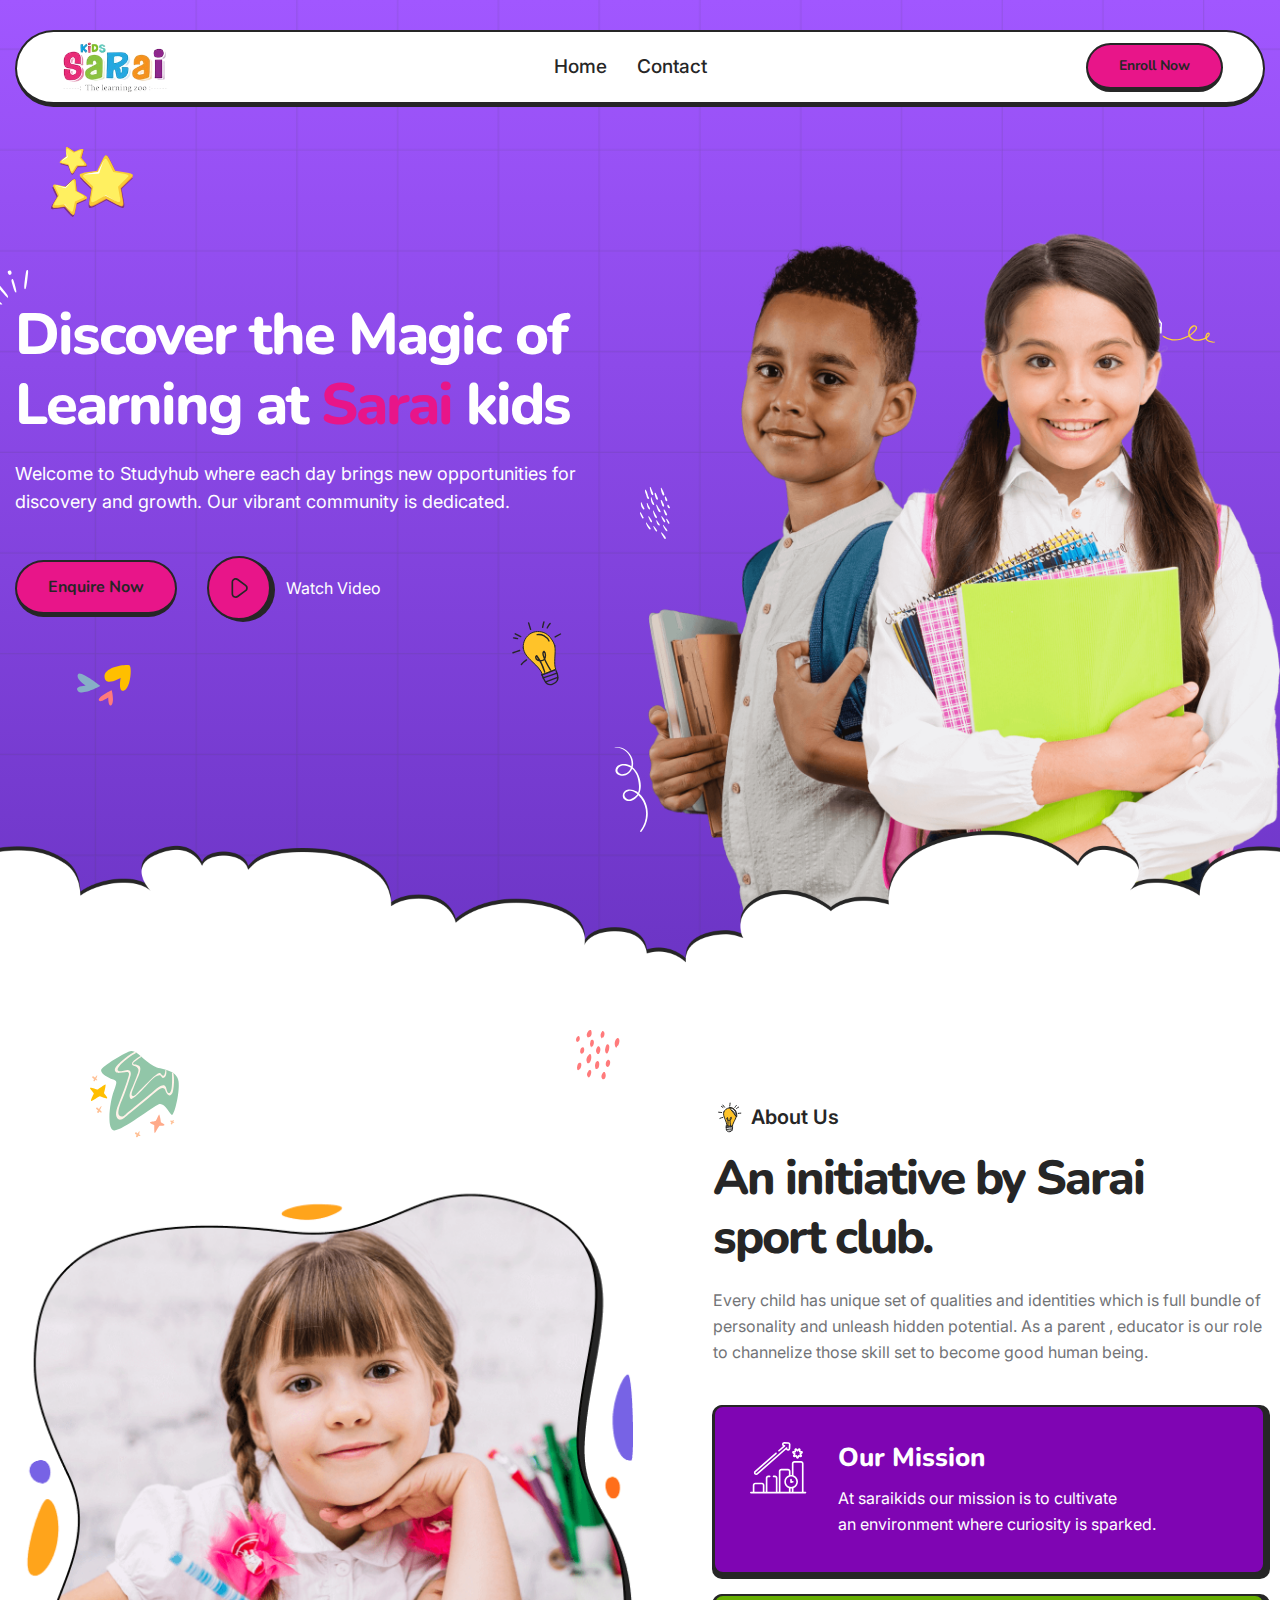
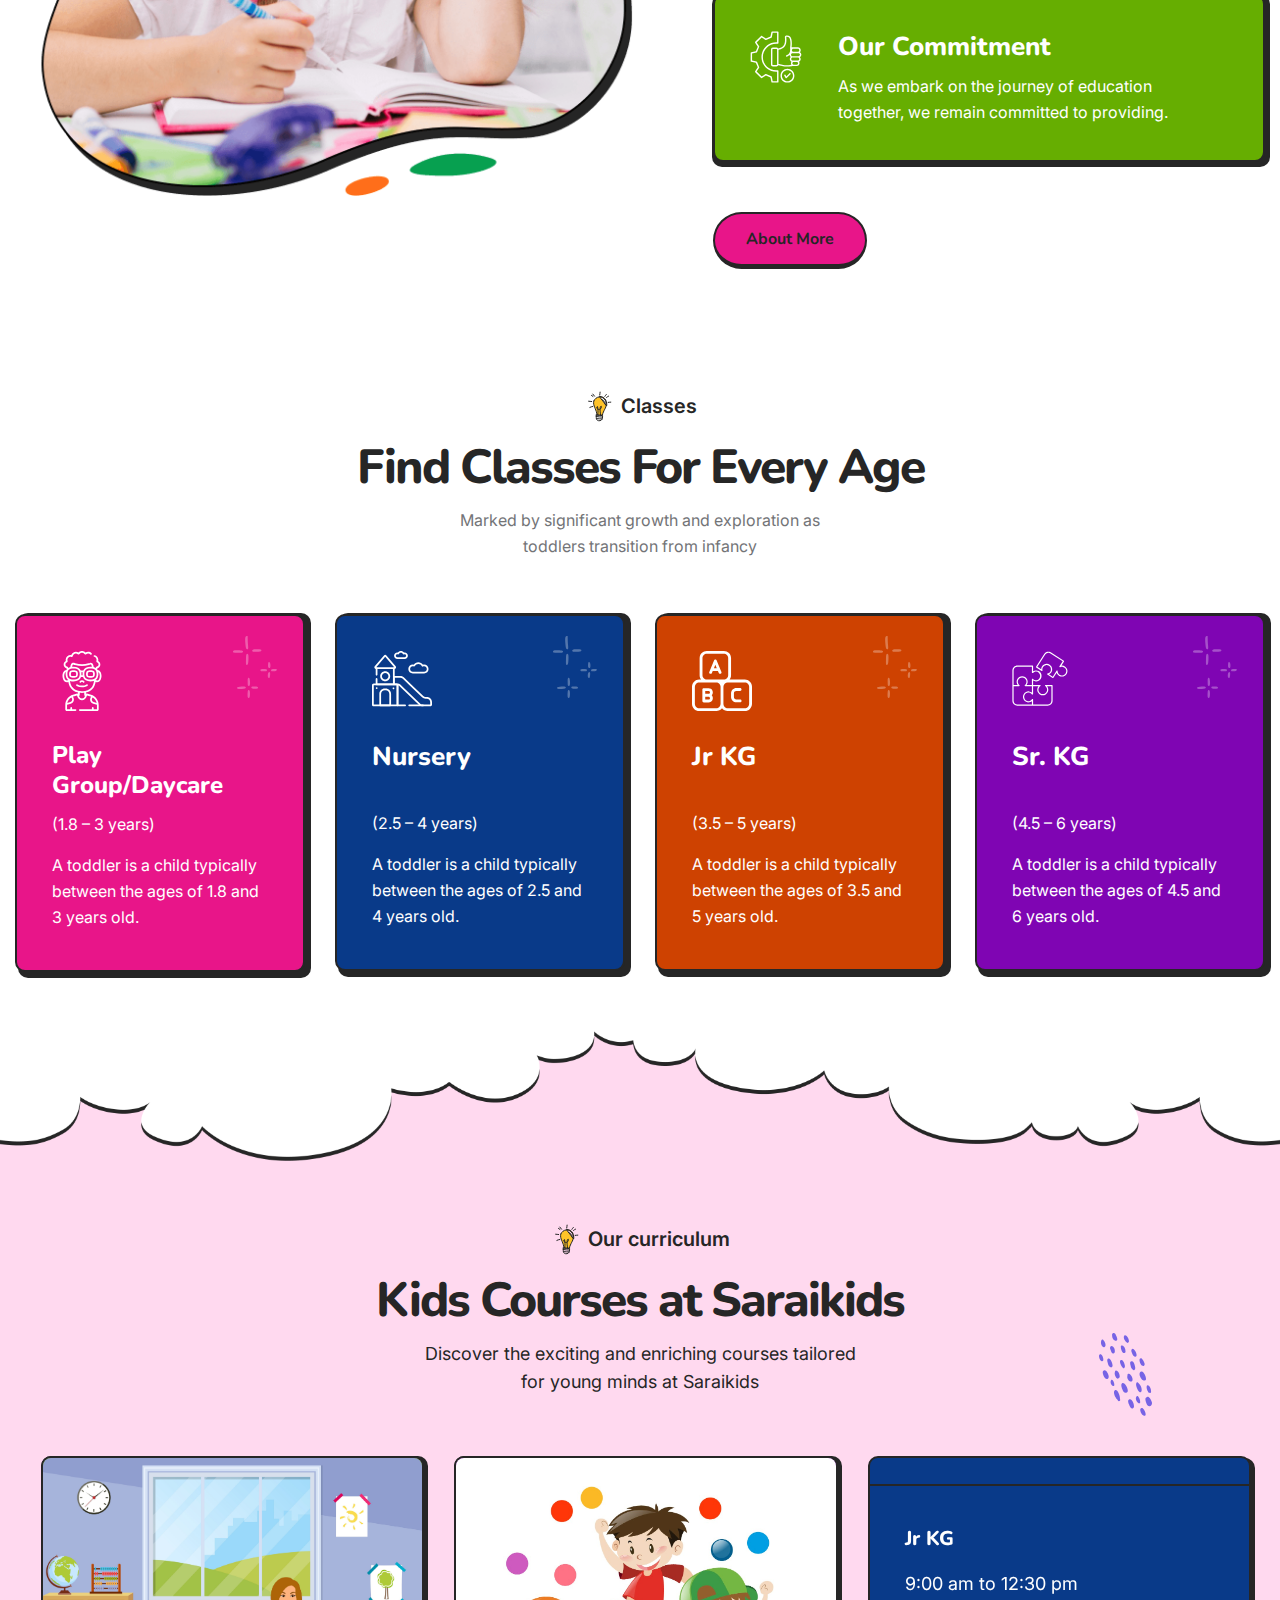
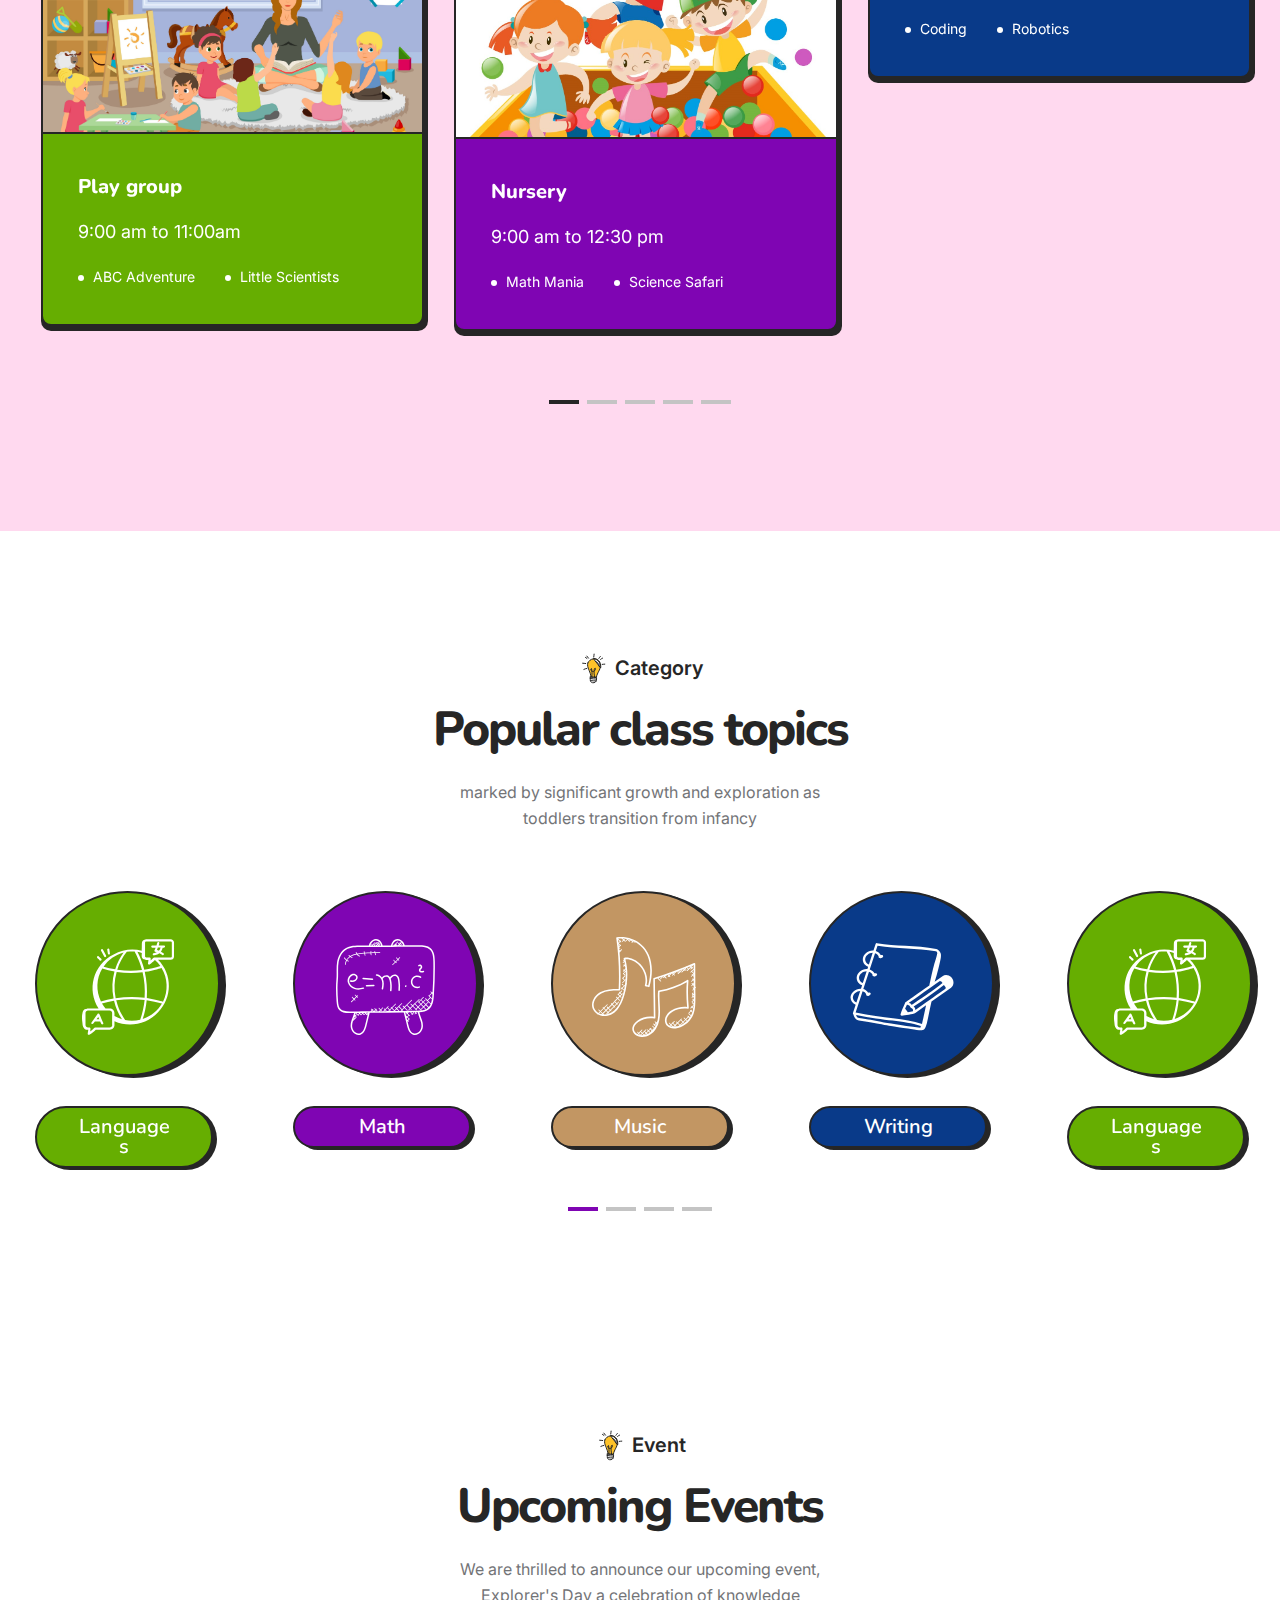
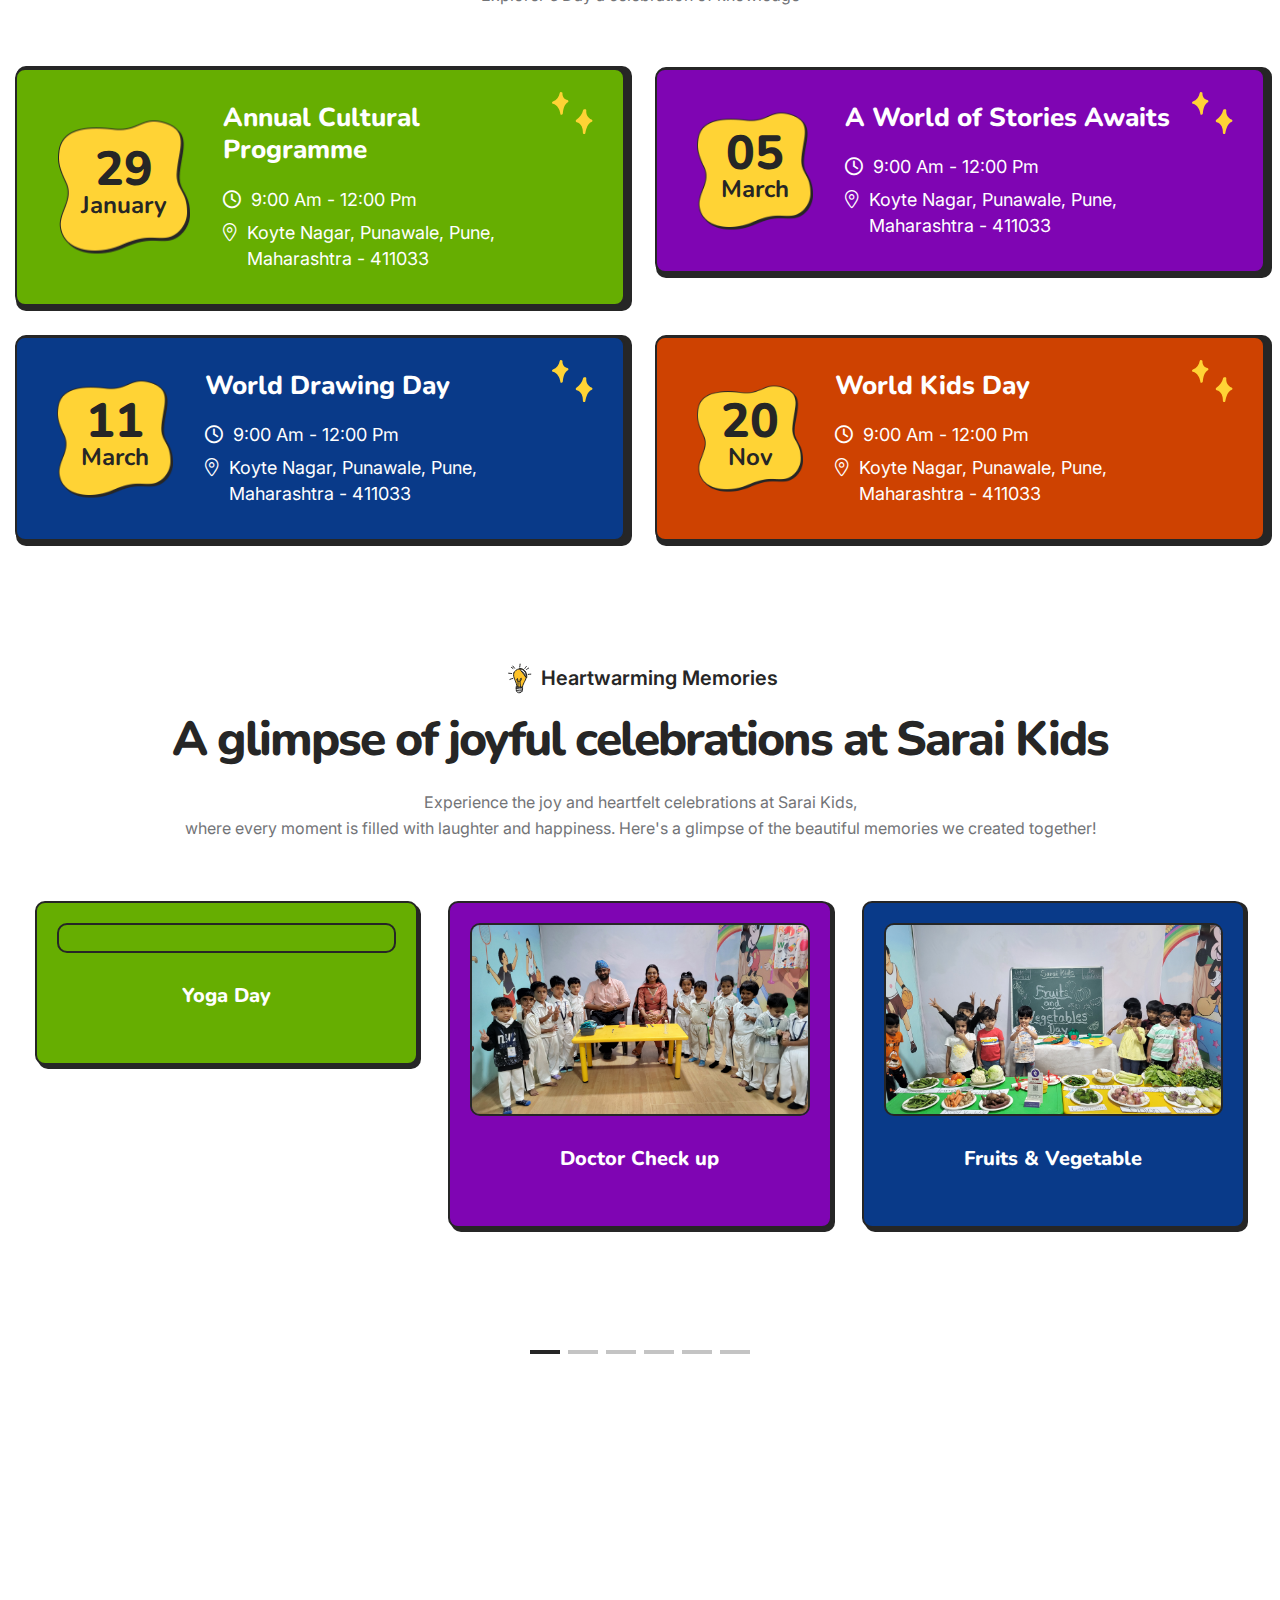
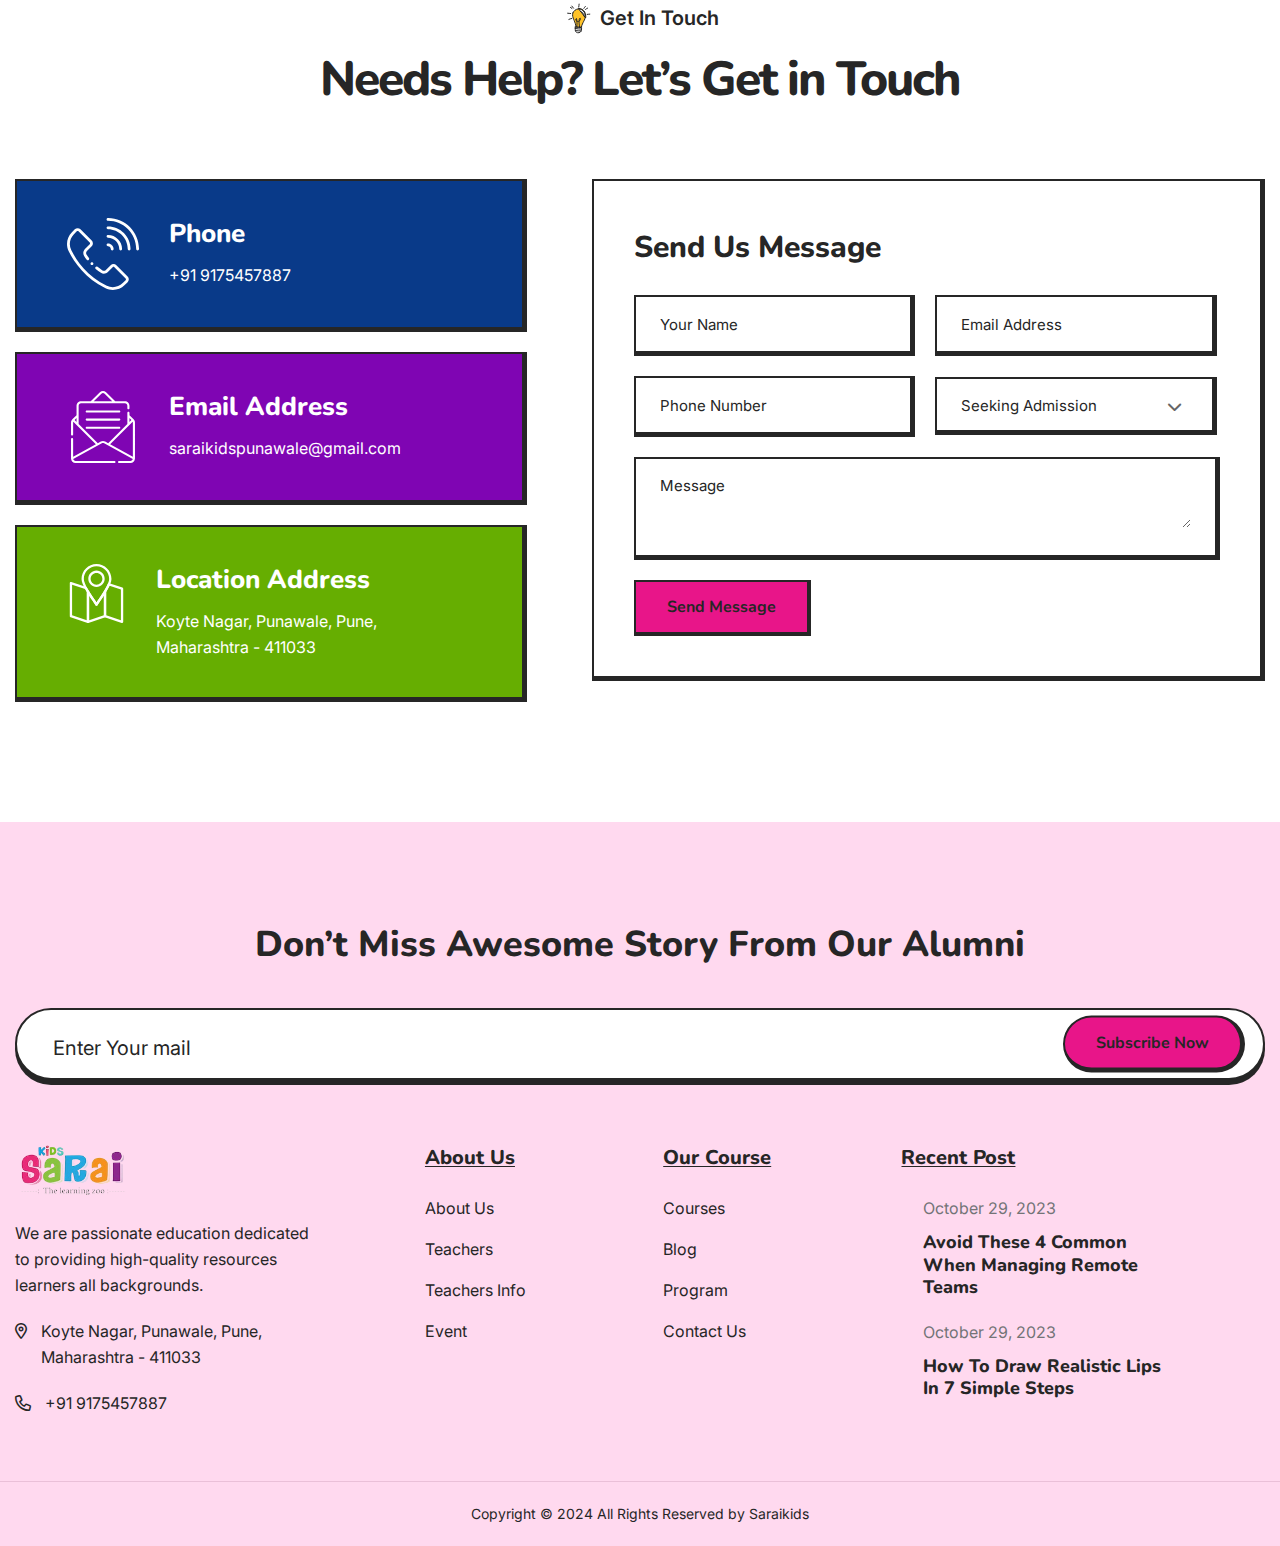
==== commit cd6dc2f6: "S" ====
--- a/index.html
+++ b/index.html
@@ -95,7 +95,7 @@
                     <div class="banner-content-one">
                         <div class="inner">
                             <h1 class="title-banner">
-                                Discover the Magic of <br> Learning at <span>Saraikids</span>
+                                Discover the Magic of <br> Learning at <span>Sarai </span> kids
                                 <img src="assets/images/banner/title-shape-1.svg" alt="banner">
                             </h1>
                             <p class="disc">Welcome to Studyhub where each day brings new opportunities for
@@ -105,7 +105,7 @@
                                 <div class="video-btn-area">
                                     <div class="vedio-icone">
                                         <a class="video-play-button play-video popup-video"
-                                            href="https://www.youtube.com/watch?v=ezbJwaLmOeM">
+                                            href="#">
                                             <span class="icon"><img src="assets/images/banner/play.svg" alt=""></span>
                                         </a>
                                         <div class="video-overlay">
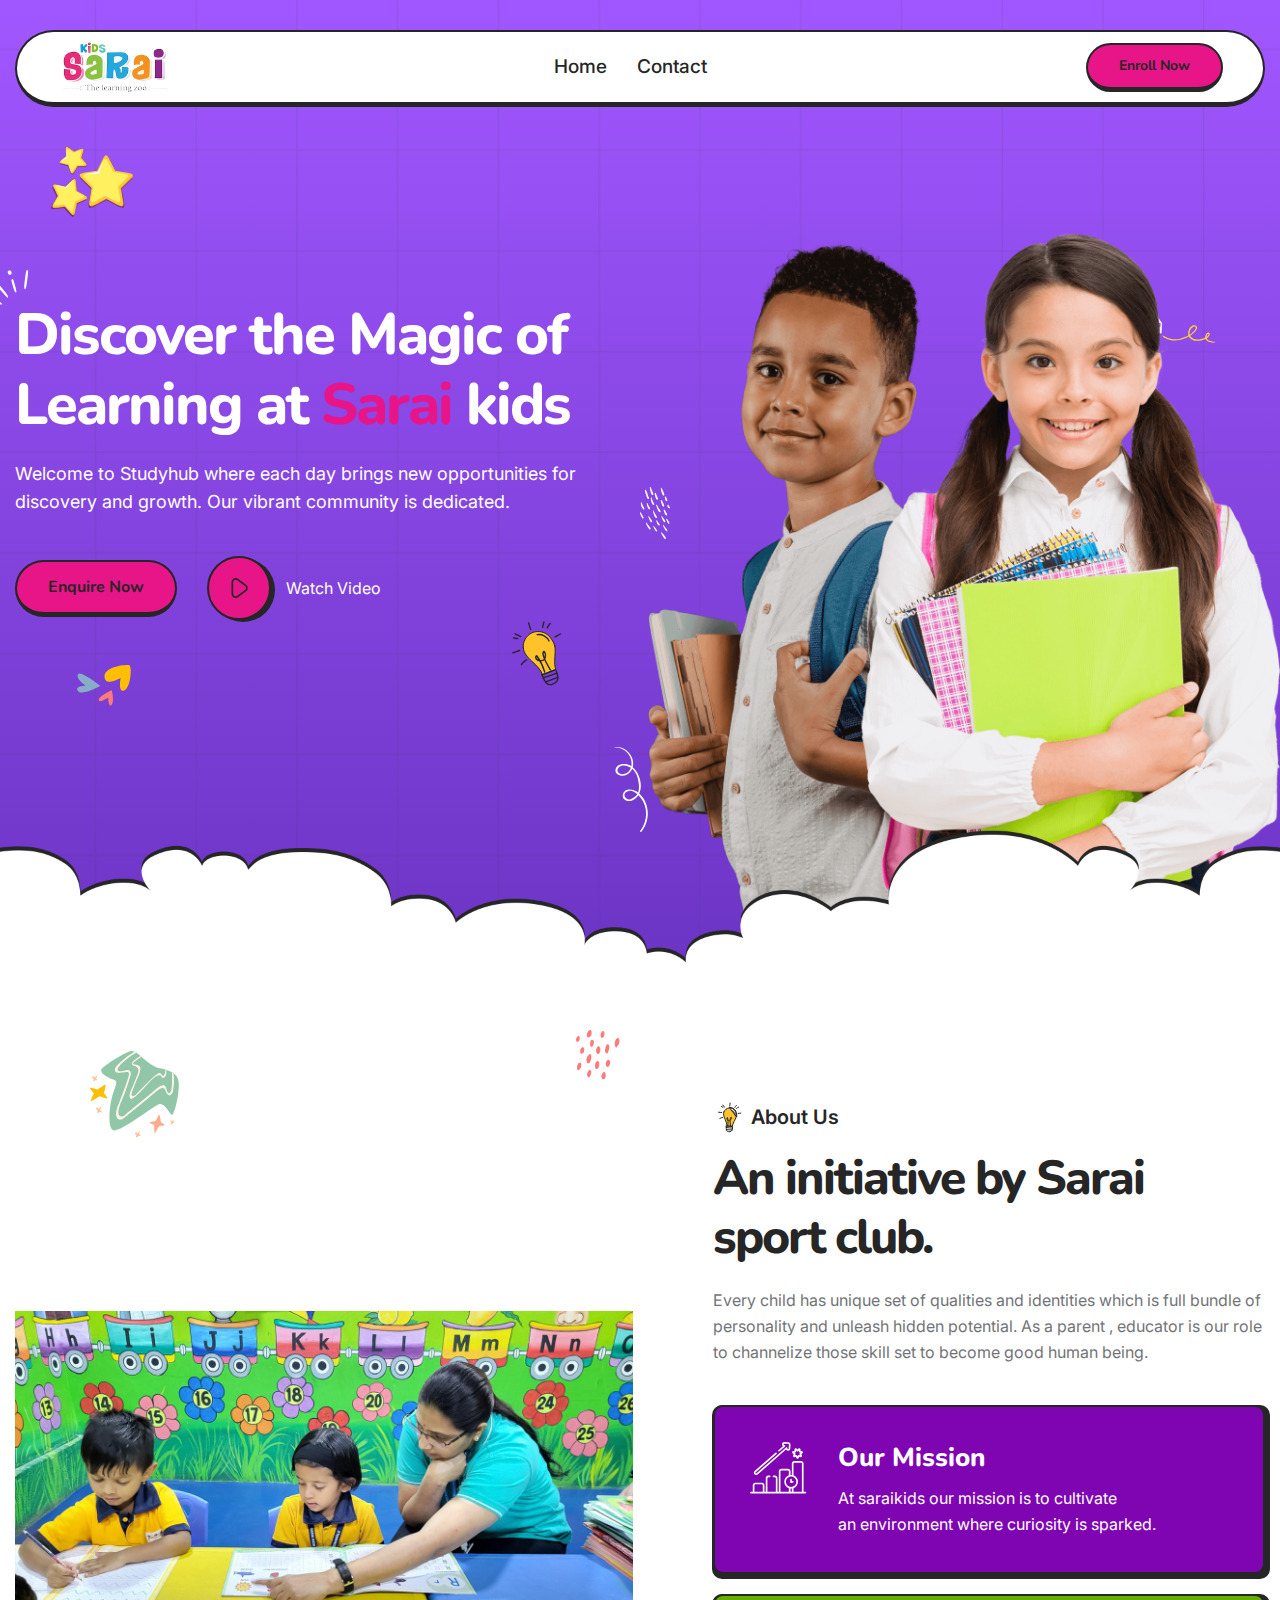
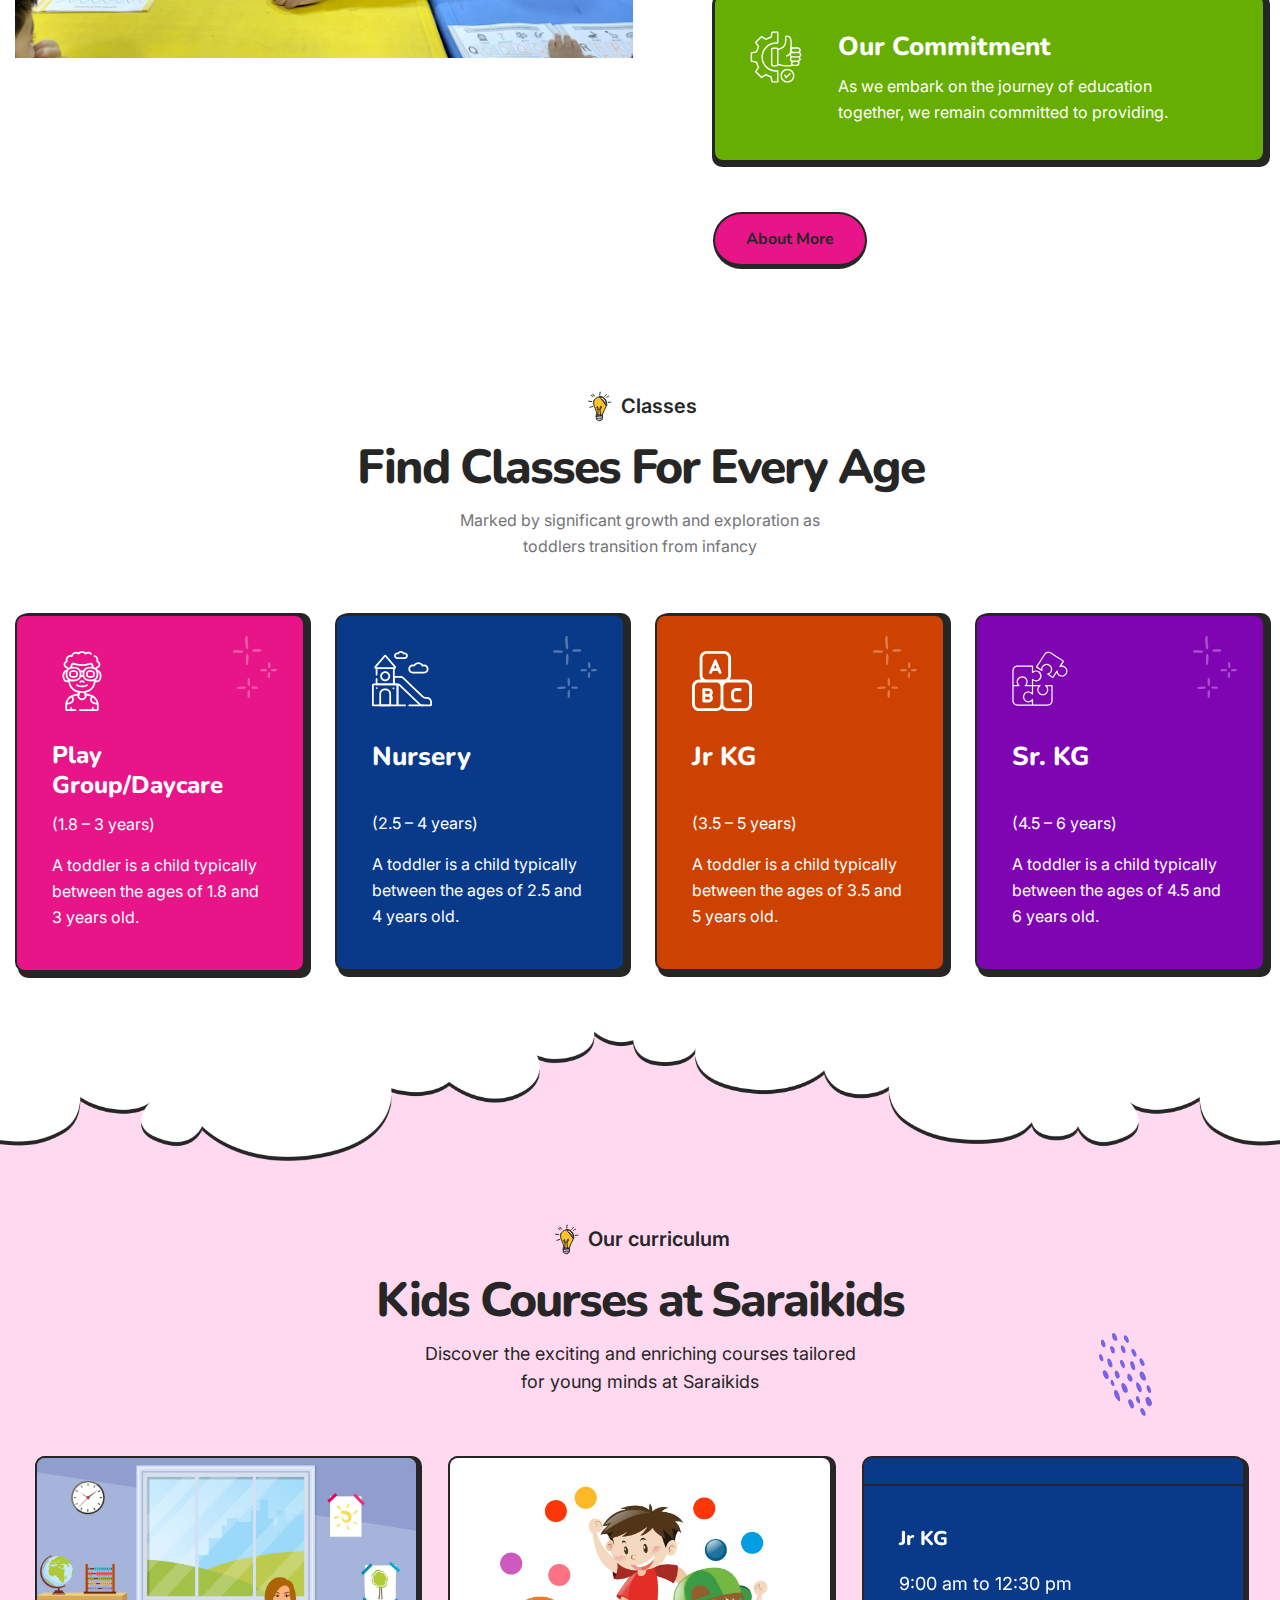
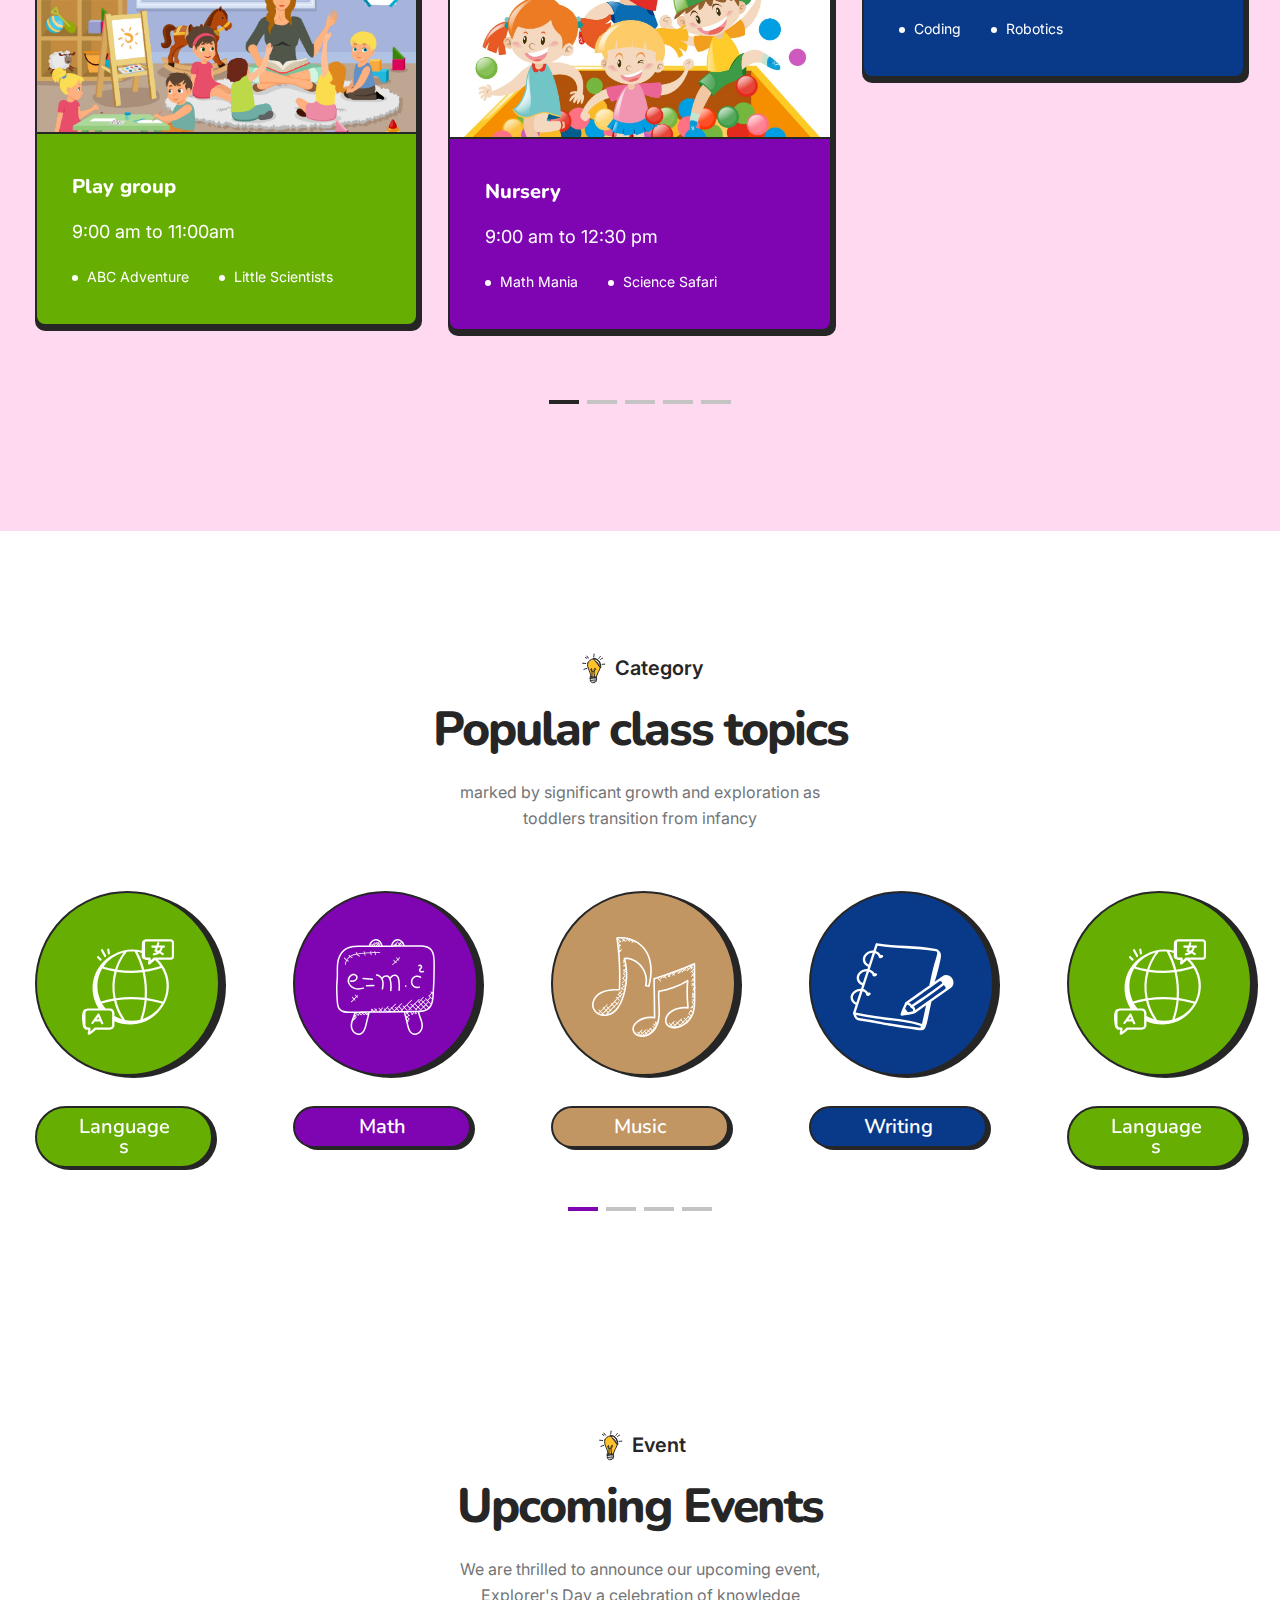
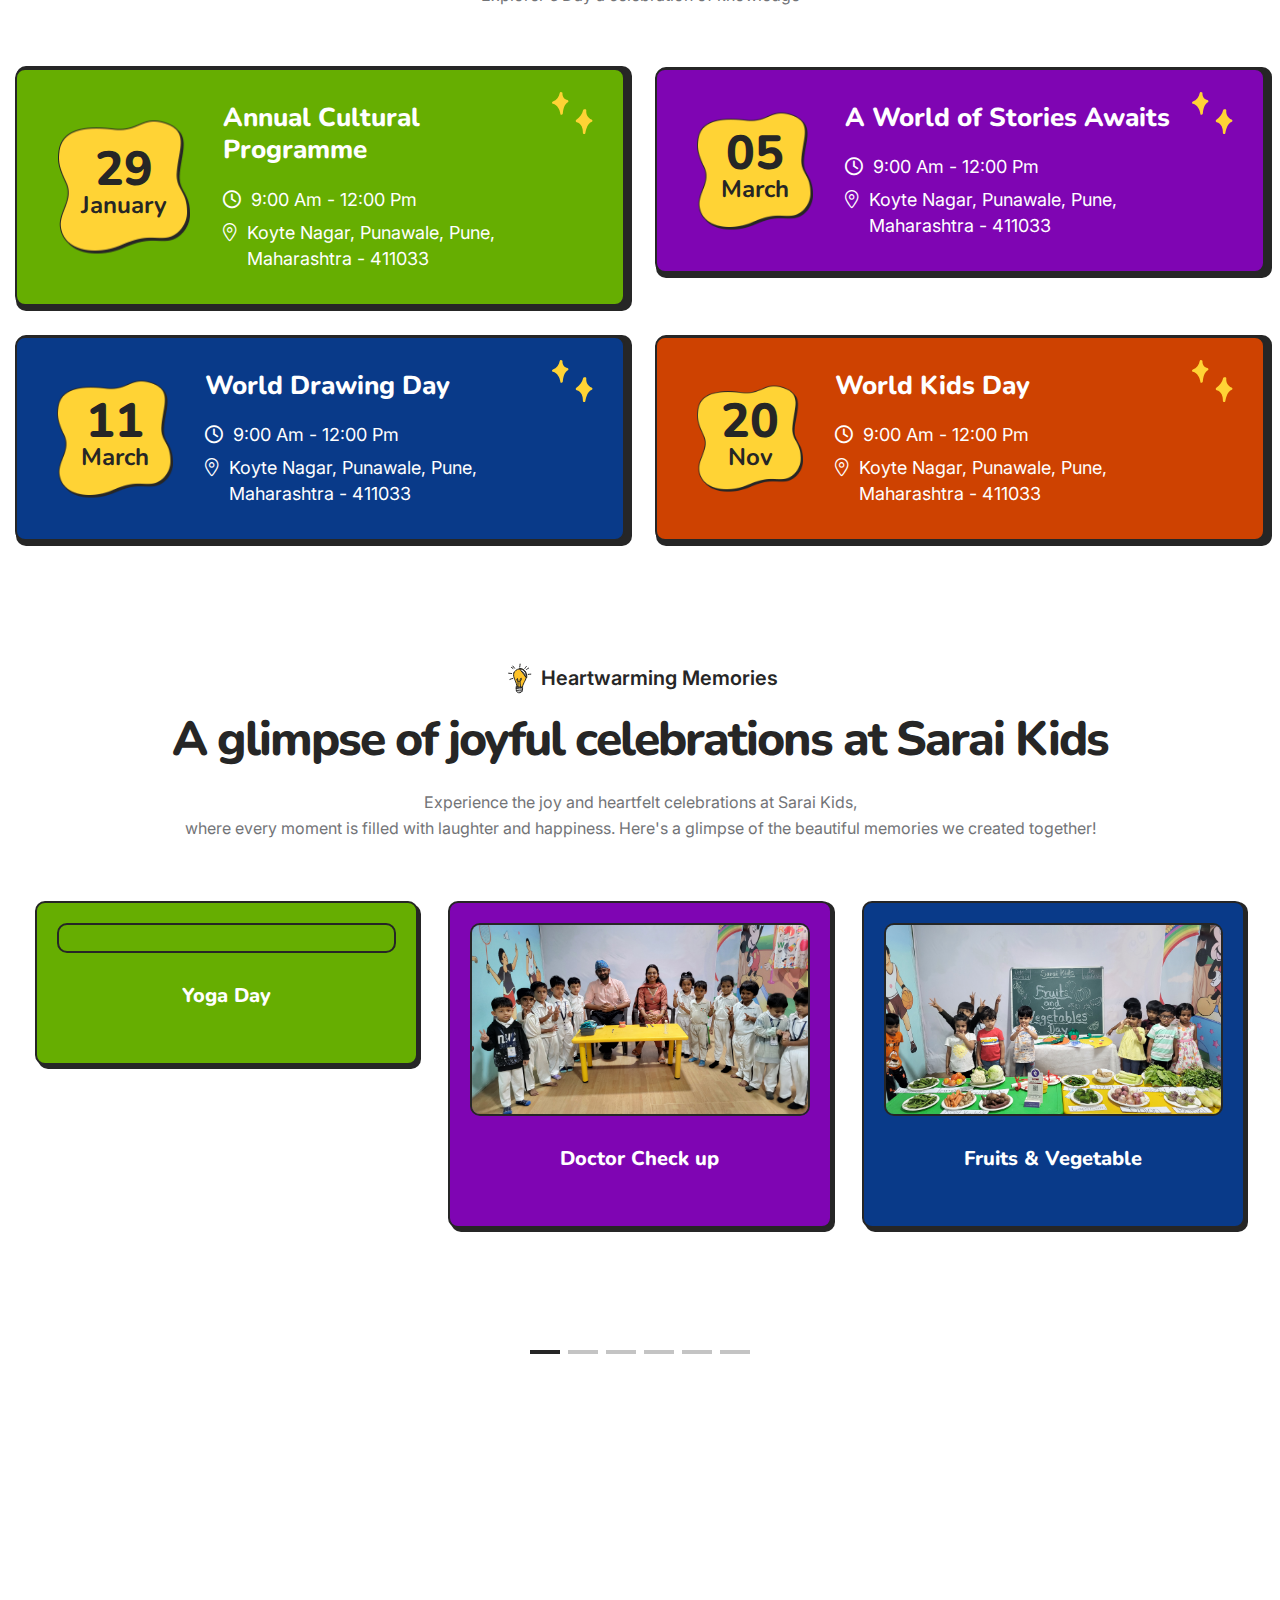
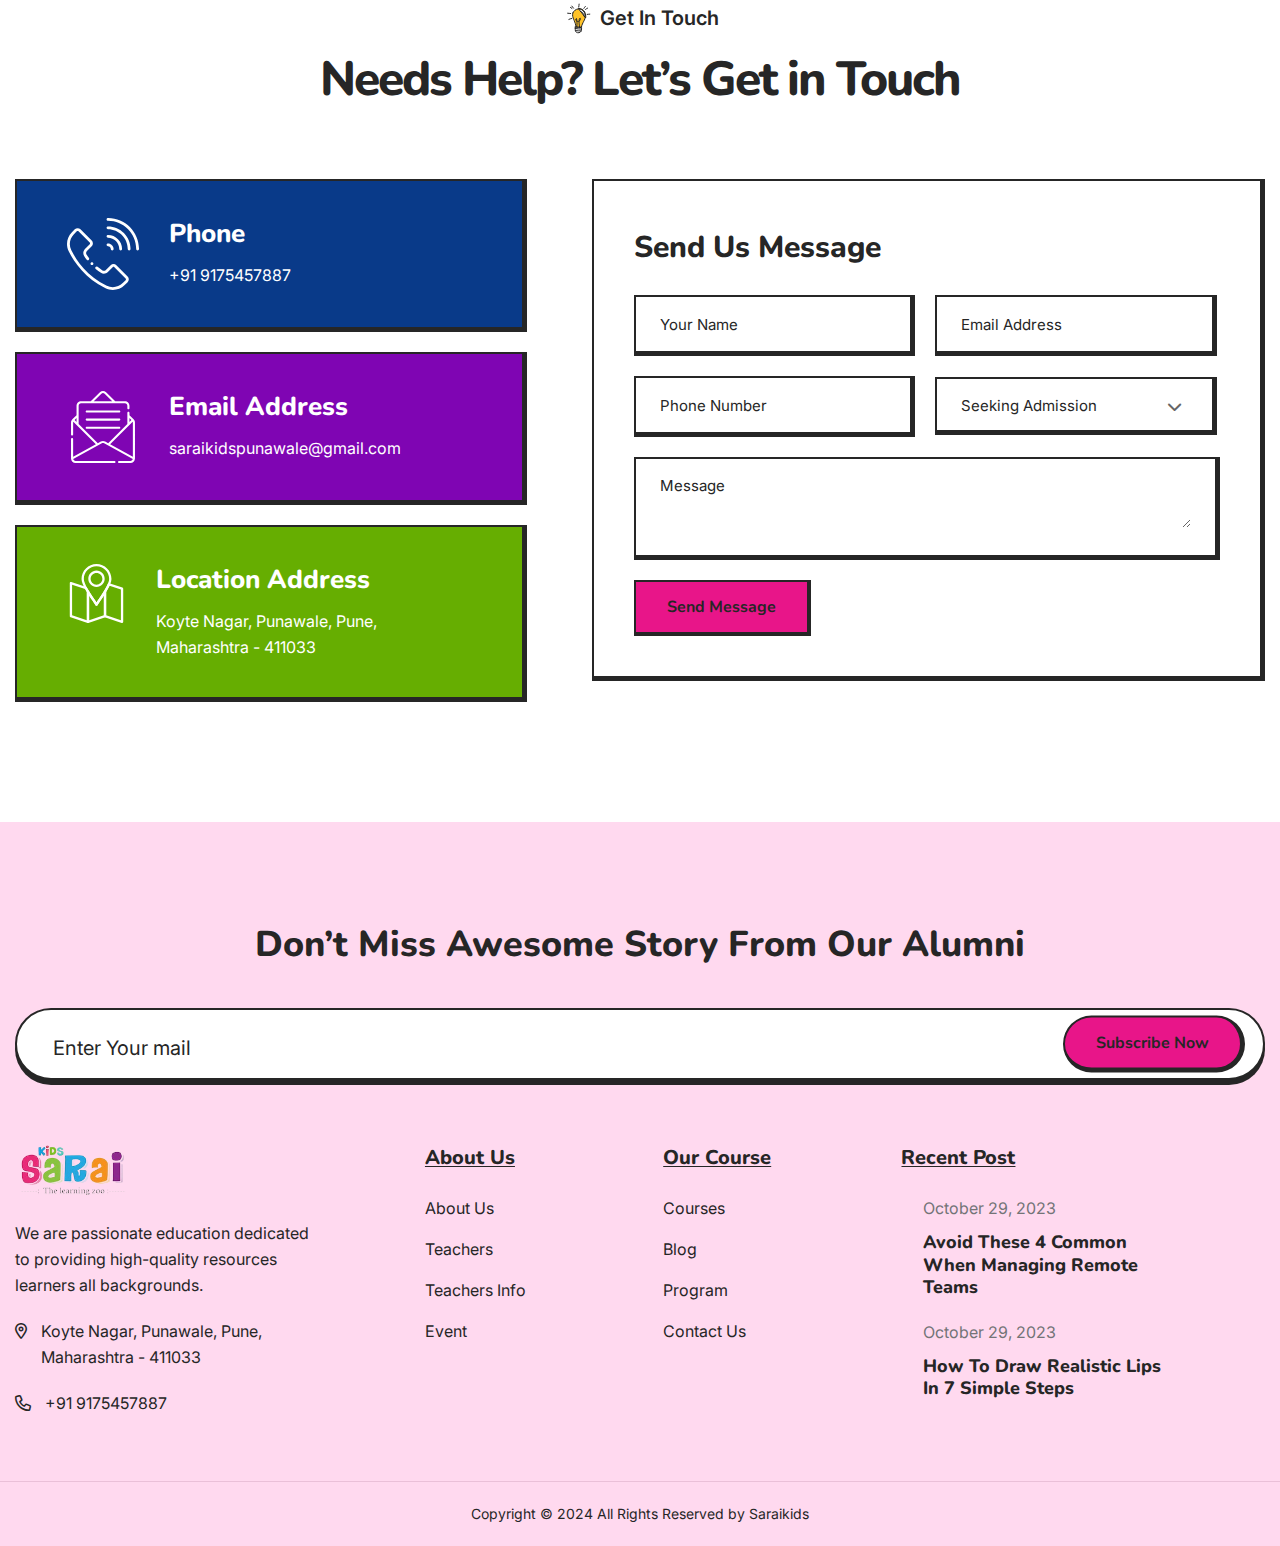
==== commit 6c21b0ff: "S" ====
--- a/index.html
+++ b/index.html
@@ -154,7 +154,7 @@
                 <div class="row align-items-center">
                     <div class="col-lg-6">
                         <div class="about-image">
-                            <img src="assets/images/about/about-01.png" width="630" alt="">
+                            <img src="assets/images/about/about2.jpg" width="630" alt="">
                         </div>
                     </div>
                     <div class="col-lg-6">
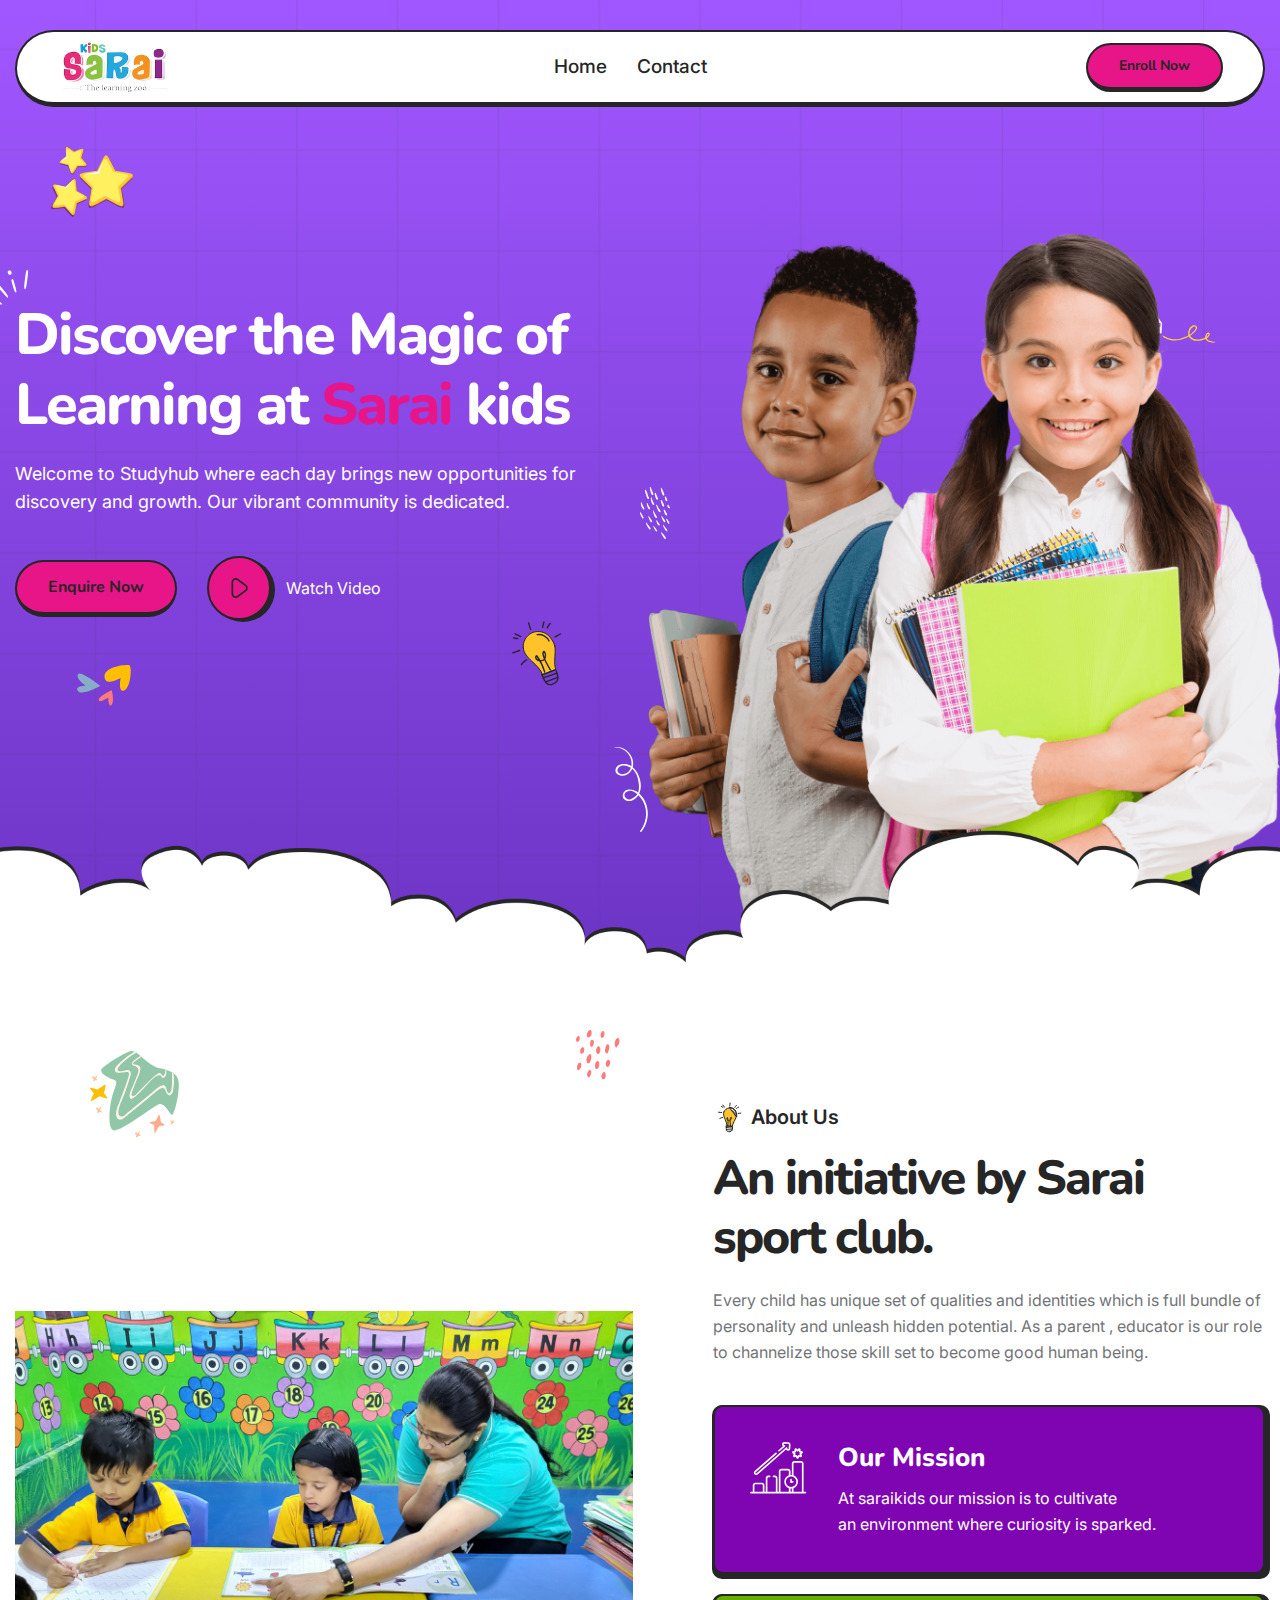
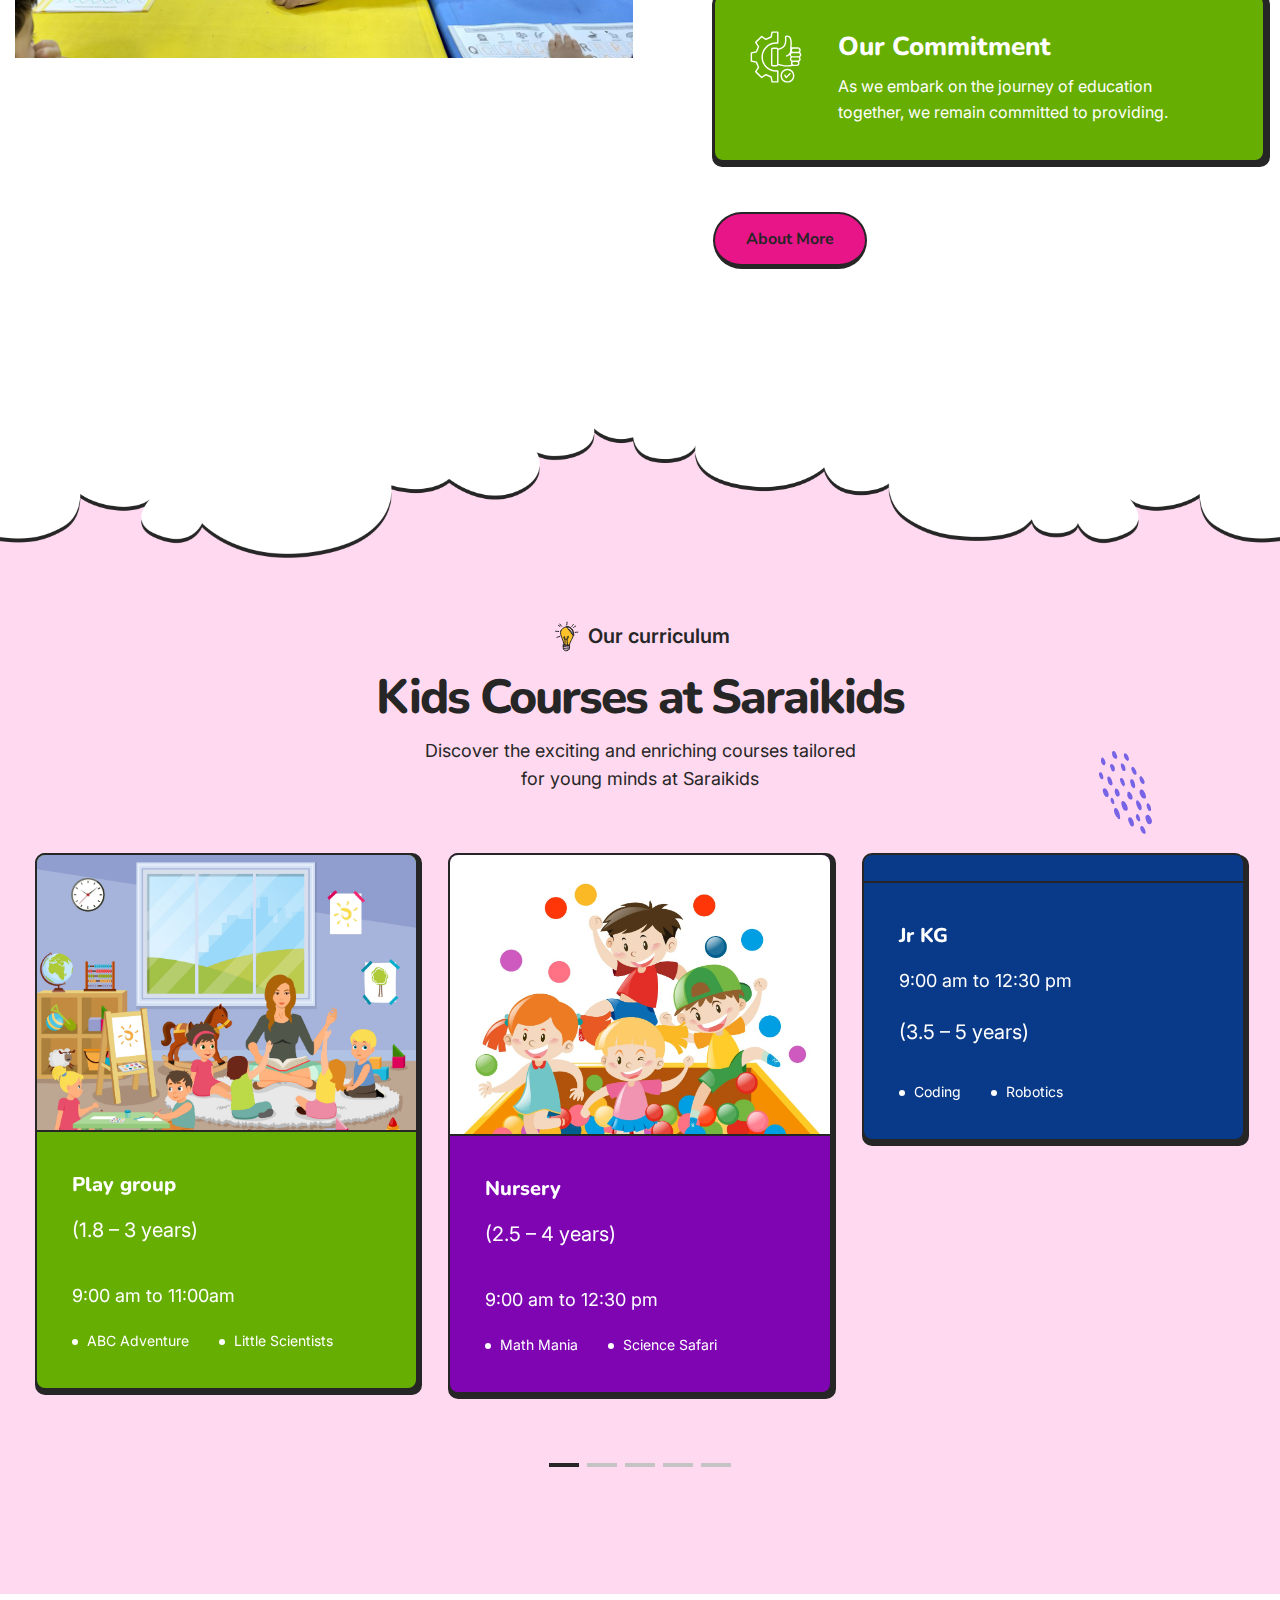
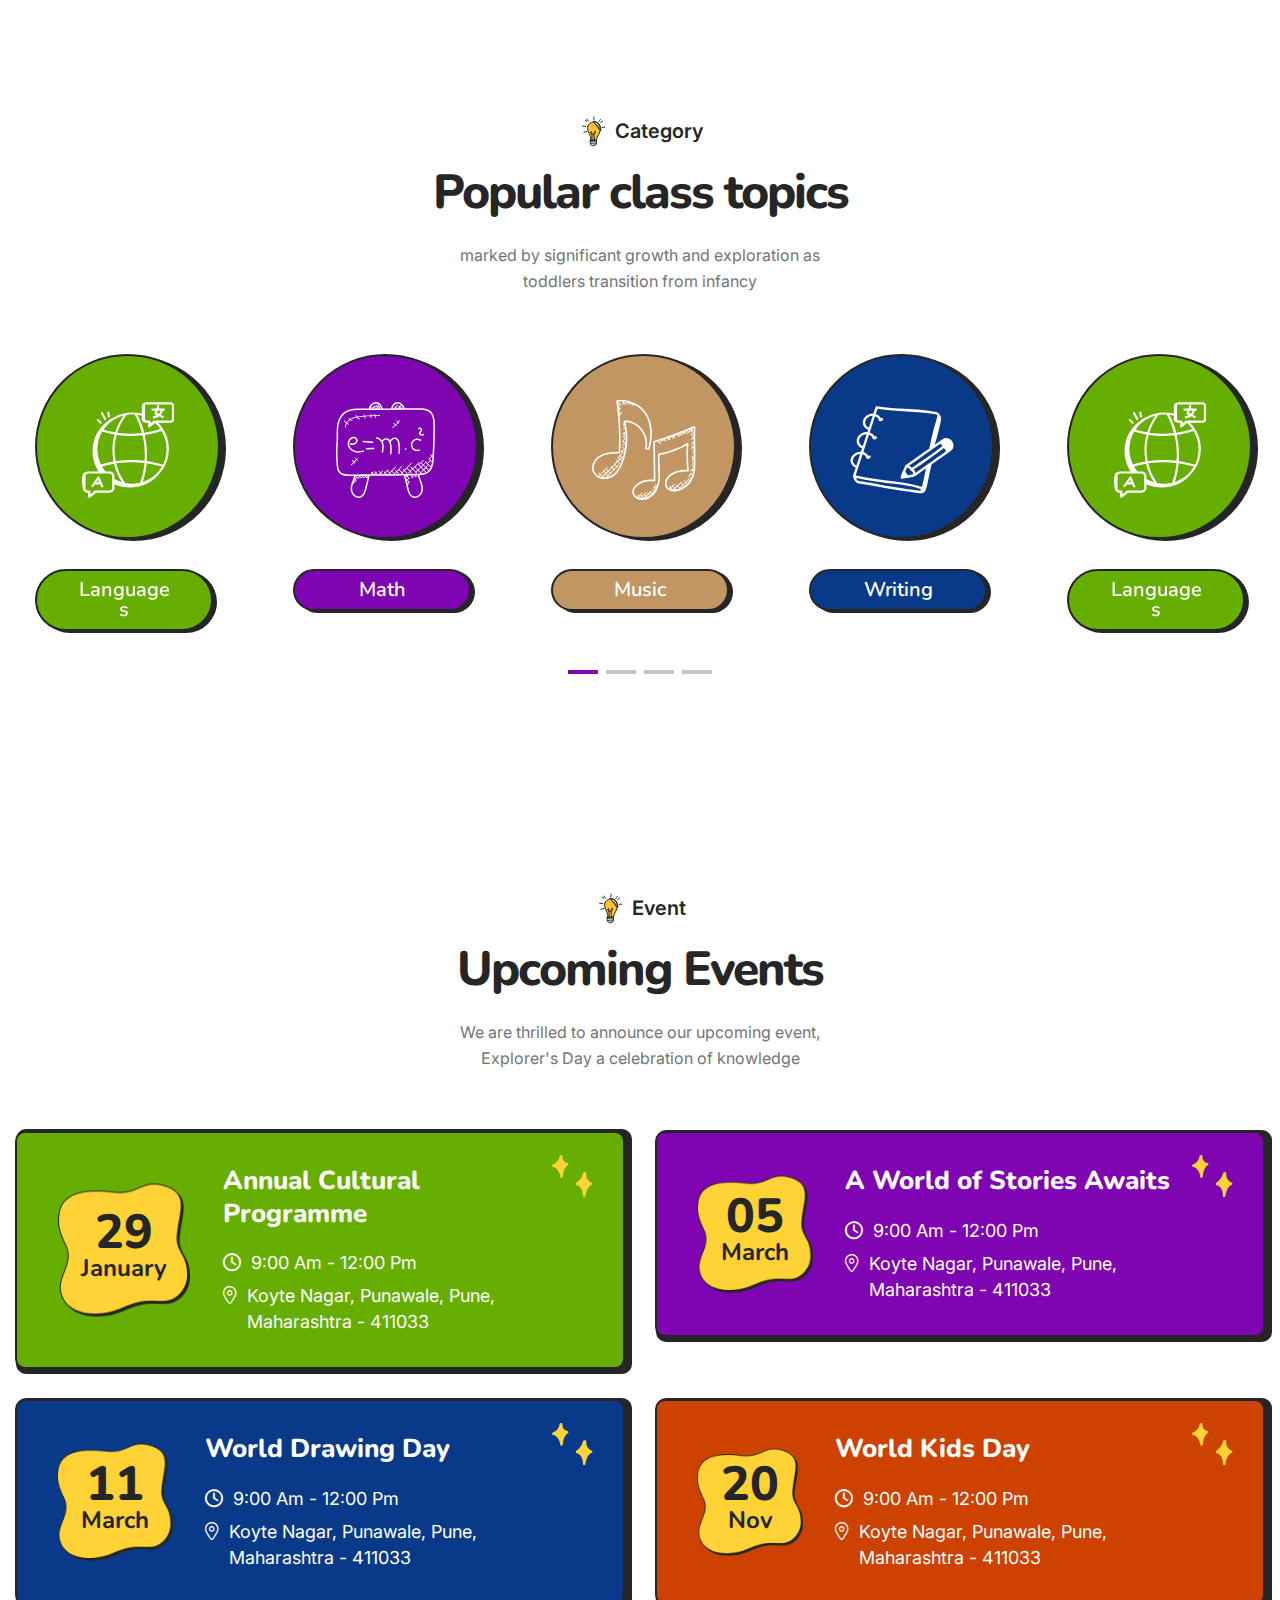
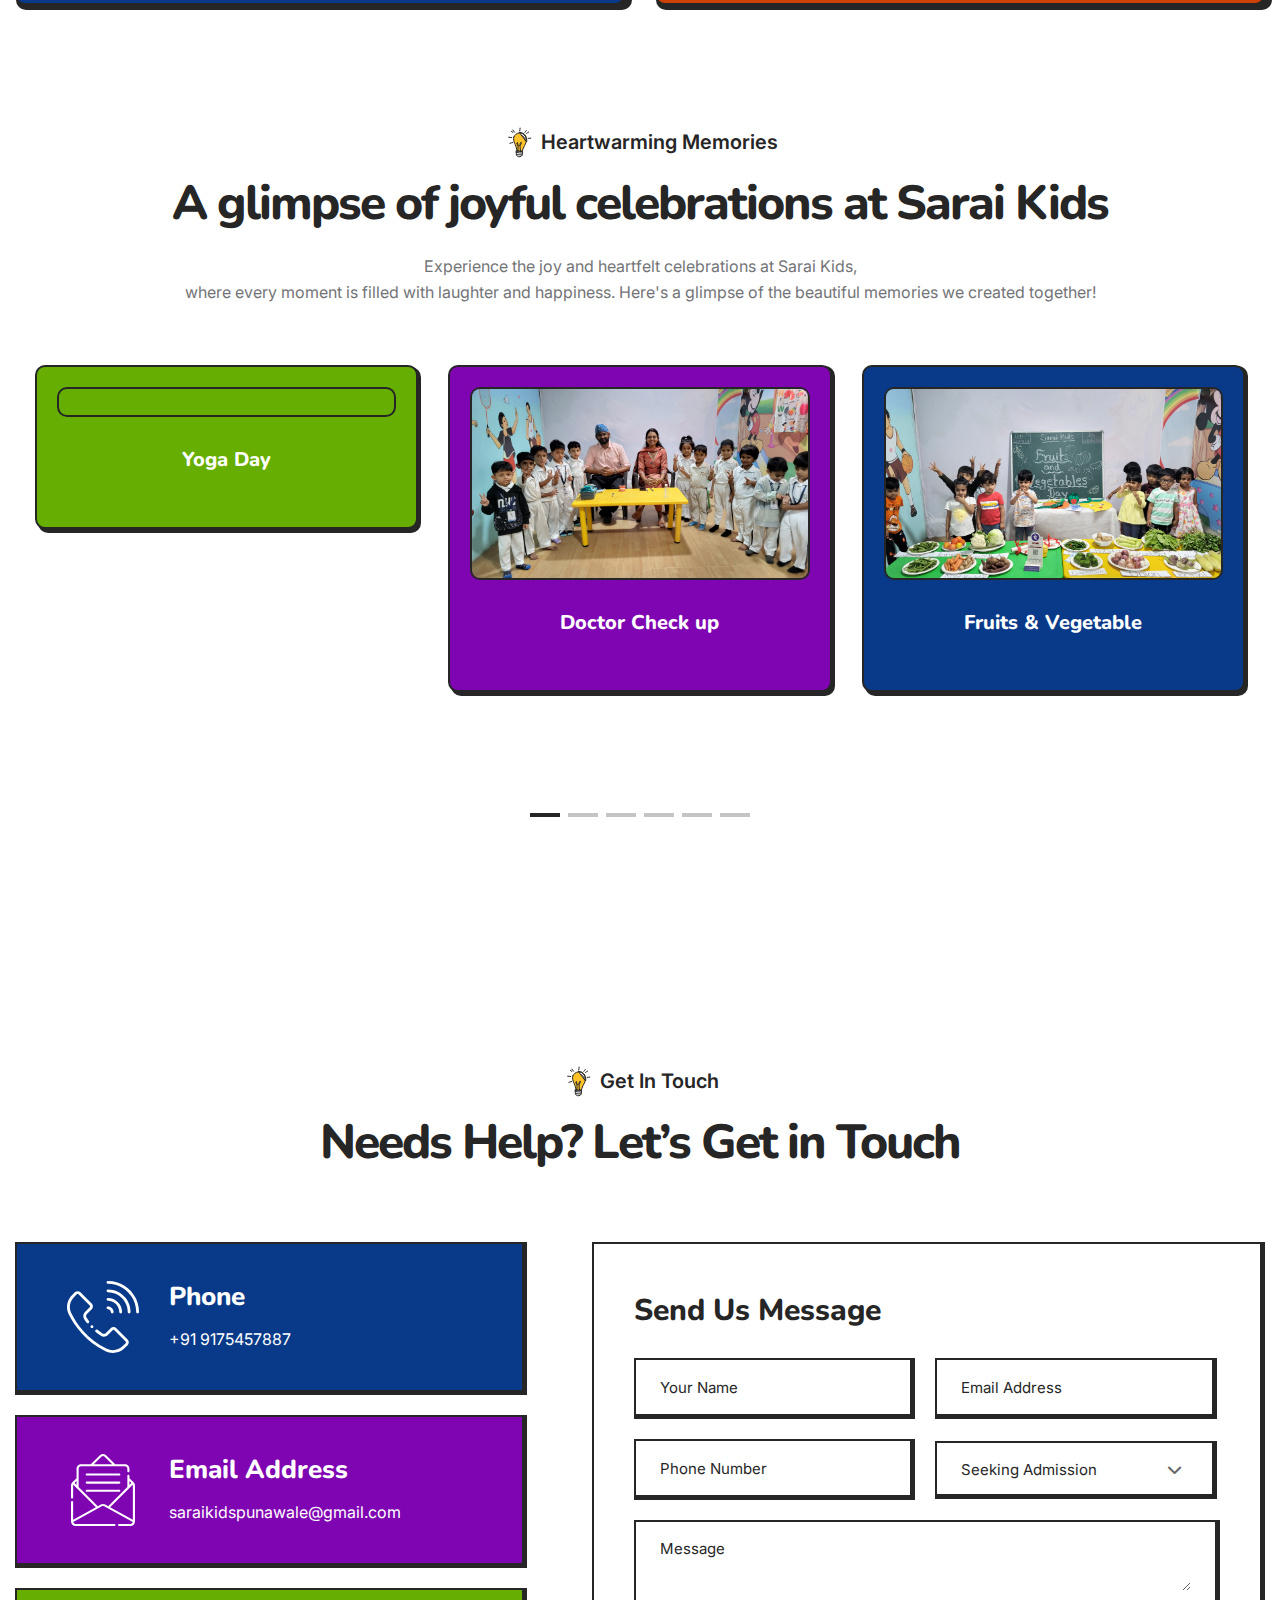
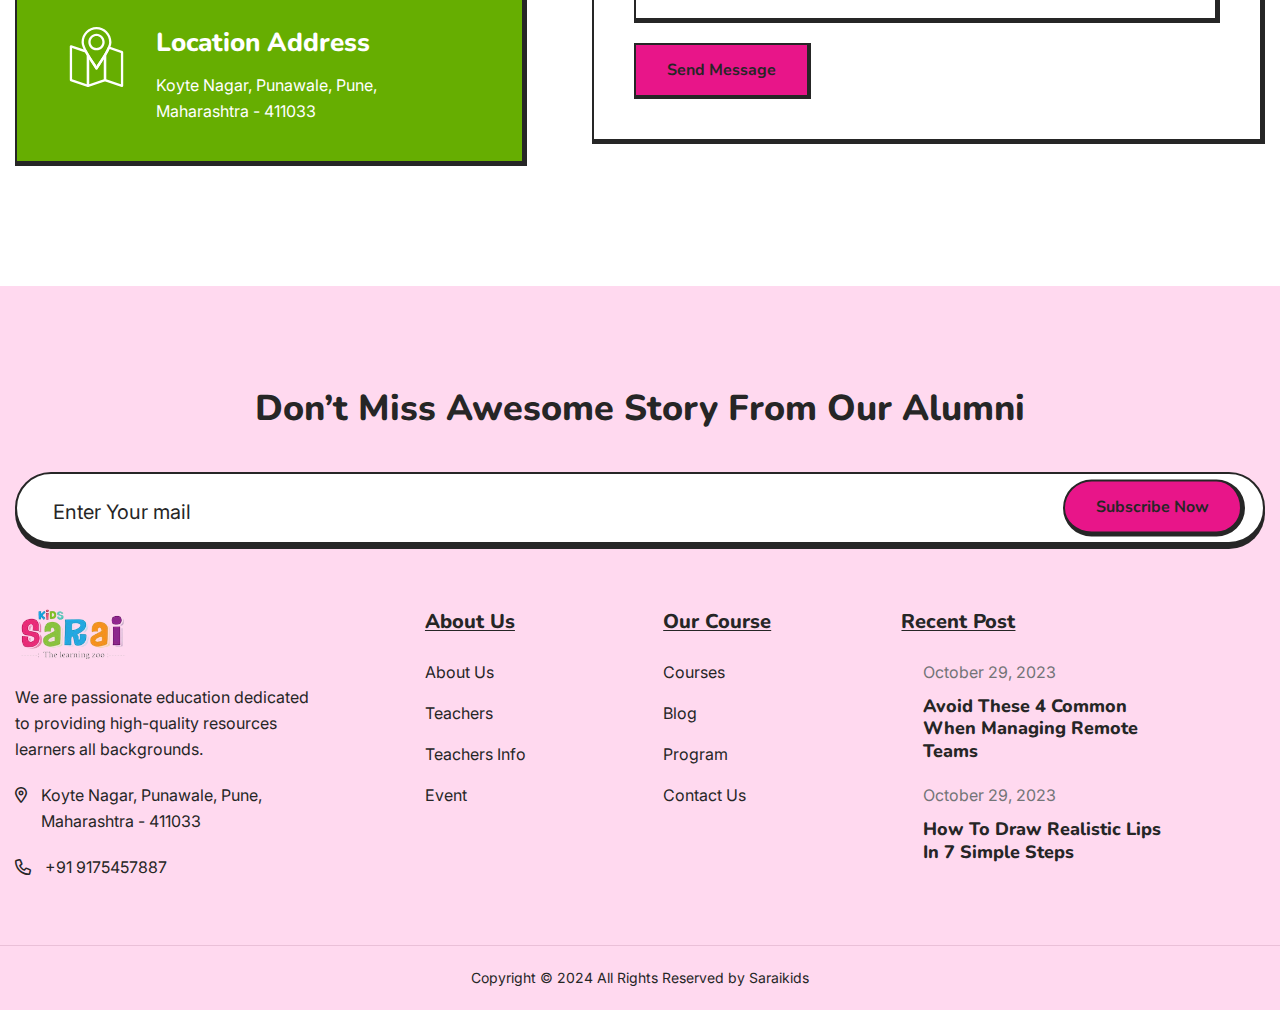
==== commit 4ab65b55: "S" ====
--- a/index.html
+++ b/index.html
@@ -208,7 +208,7 @@
     <!-- about area end -->
 
     <!-- class area start -->
-    <section class="rts-class-area">
+    <!-- <section class="rts-class-area">
         <div class="container">
             <div class="section-title-area text-center">
                 <p class="pre-title justify-content-center"><img src="assets/images/banner/title-img.svg" alt="">Classes
@@ -290,7 +290,7 @@
                 </div>
             </div>
         </div>
-    </section>
+    </section> -->
     <!-- class area end -->
 
     <!-- course area start -->
@@ -349,7 +349,8 @@
                                         <a href="#">
                                             <h4 class="title">Play group </h4>
                                         </a>
-                                        <p class="desc">9:00 am to 11:00am</p>
+                                        <p class="title">(1.8 – 3 years)</p>
+                                        <p class="desc"> 9:00 am to 11:00am</p>
                                         <ul class="feature-wrapper">
                                             <li class="wrapper-list">ABC Adventure</li>
                                             <li class="wrapper-list">Little Scientists</li>
@@ -370,6 +371,7 @@
                                         <a href="#">
                                             <h4 class="title">Nursery</h4>
                                         </a>
+                                        <p class="title">(2.5 – 4 years)</p>
                                         <p class="desc">9:00 am to 12:30 pm</p>
                                         <ul class="feature-wrapper">
                                             <li class="wrapper-list">Math Mania</li>
@@ -391,7 +393,8 @@
                                         <a href="#">
                                             <h4 class="title">Jr KG </h4>
                                         </a>
-                                        <p class="desc">9:00 am to 12:30 pm</p>
+                                        <p class="desc"> 9:00 am to 12:30 pm</p>
+                                        <p class="title">(3.5 – 5 years)</p>
                                         <ul class="feature-wrapper">
                                             <li class="wrapper-list">Coding</li>
                                             <li class="wrapper-list">Robotics</li>
@@ -414,6 +417,7 @@
                                         <a href="#">
                                             <h4 class="title">Sr. KG </h4>
                                         </a>
+                                        <p class="title">(4.5 – 6 years)</p>
                                         <p class="desc">9:00 am to 12:30 pm</p>
                                         <ul class="feature-wrapper">
                                             <li class="wrapper-list">ABC Adventure</li>
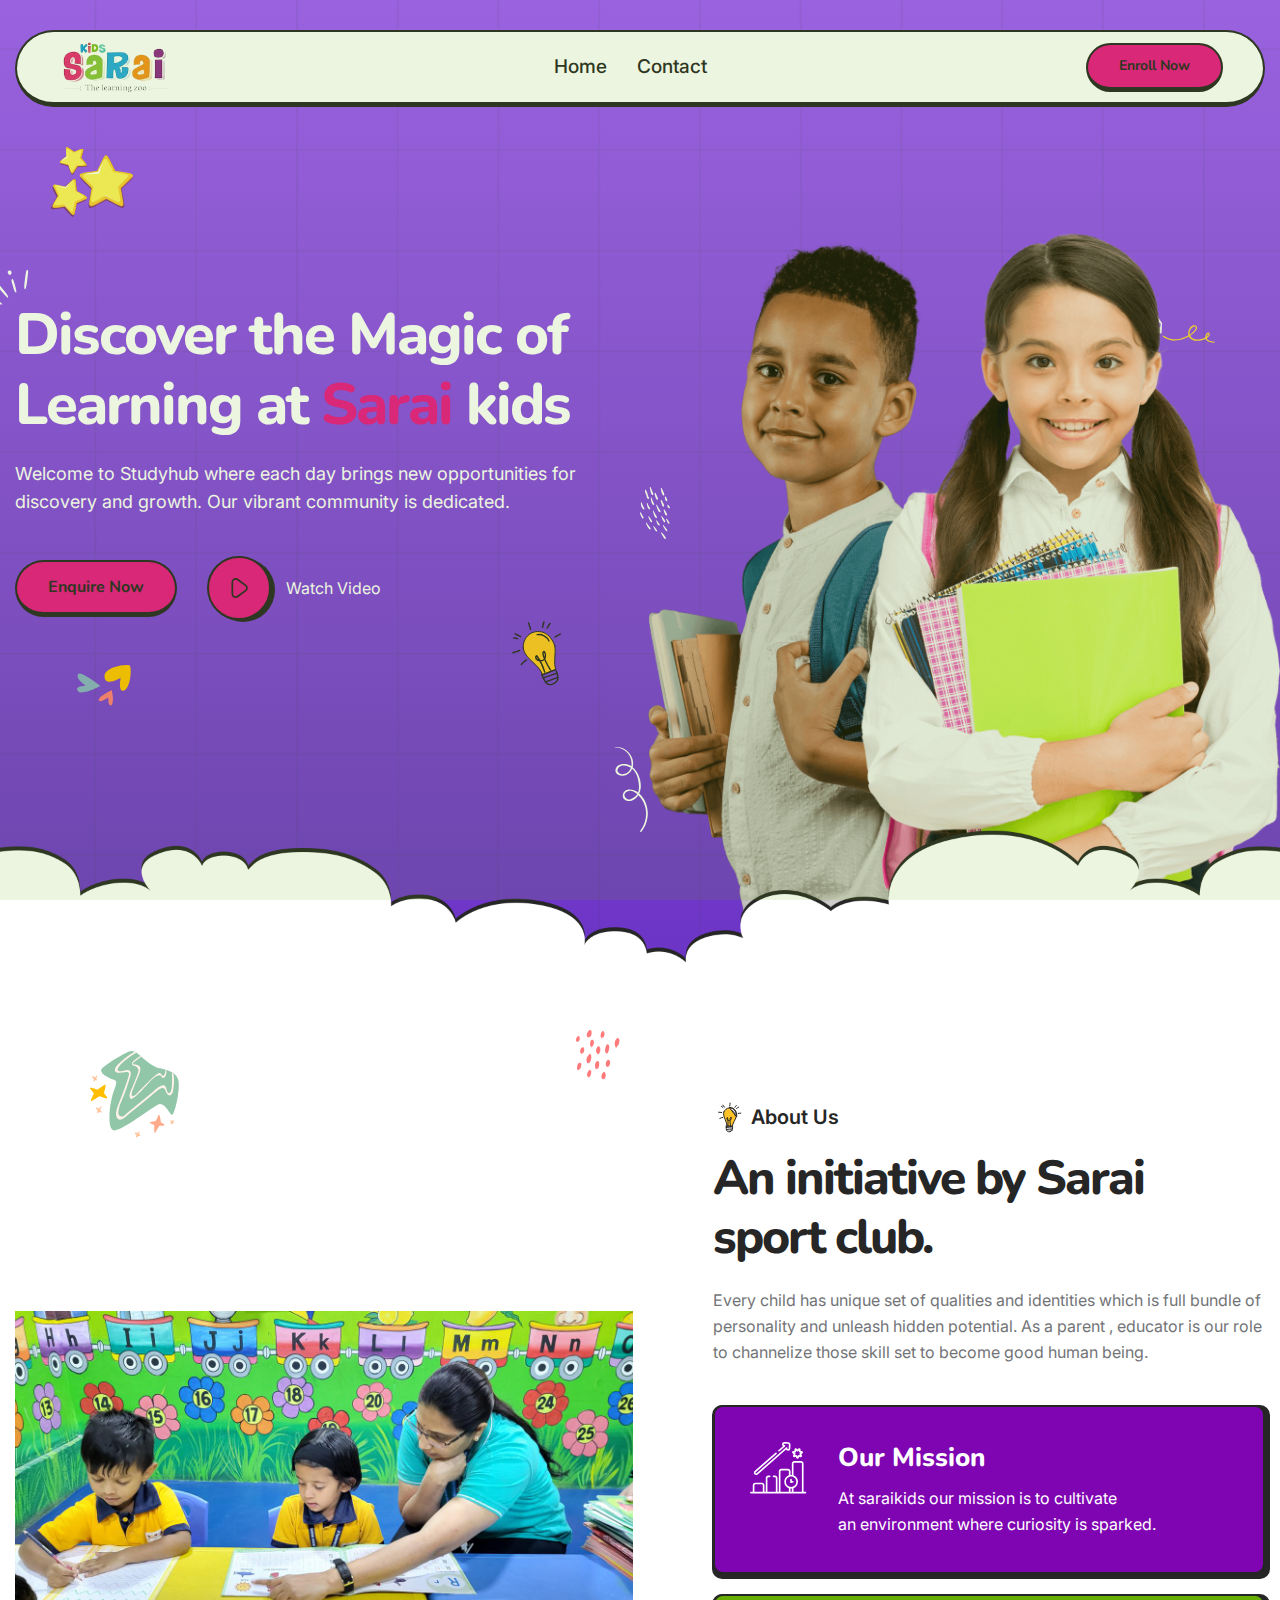
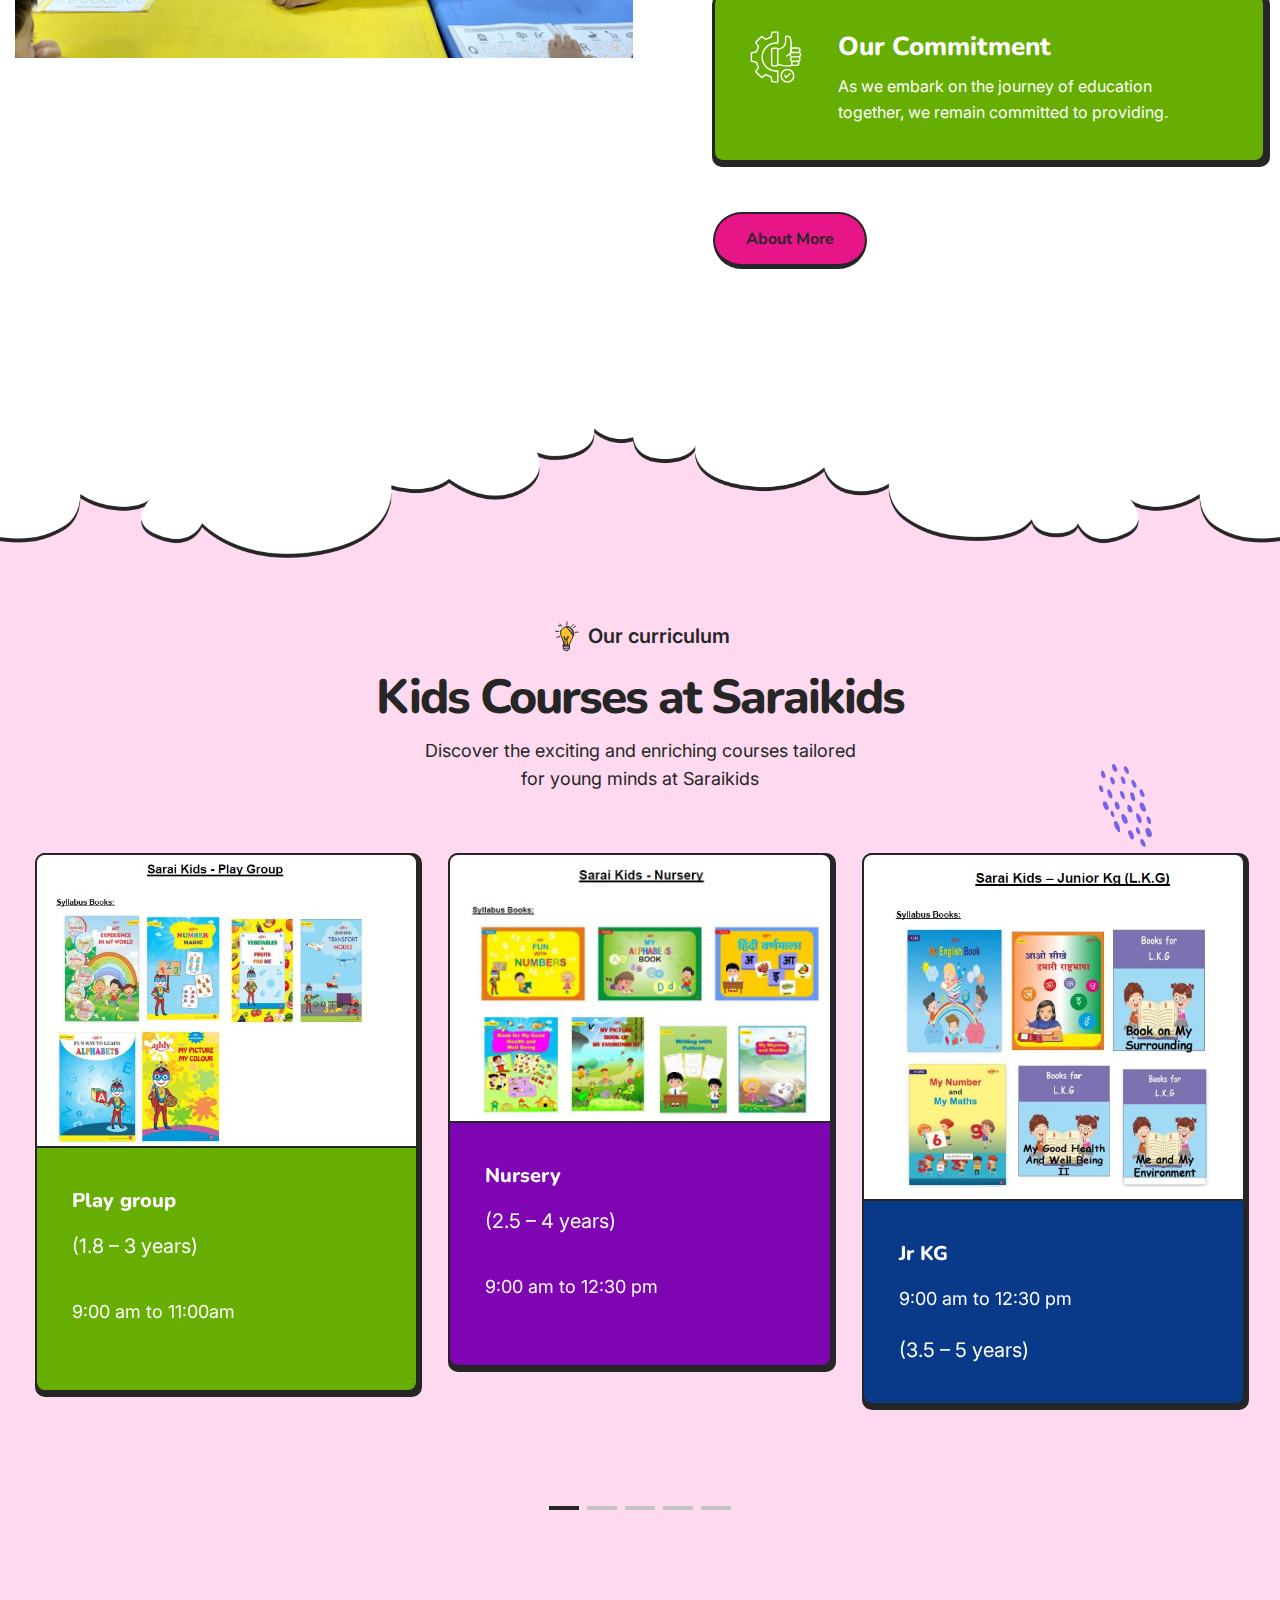
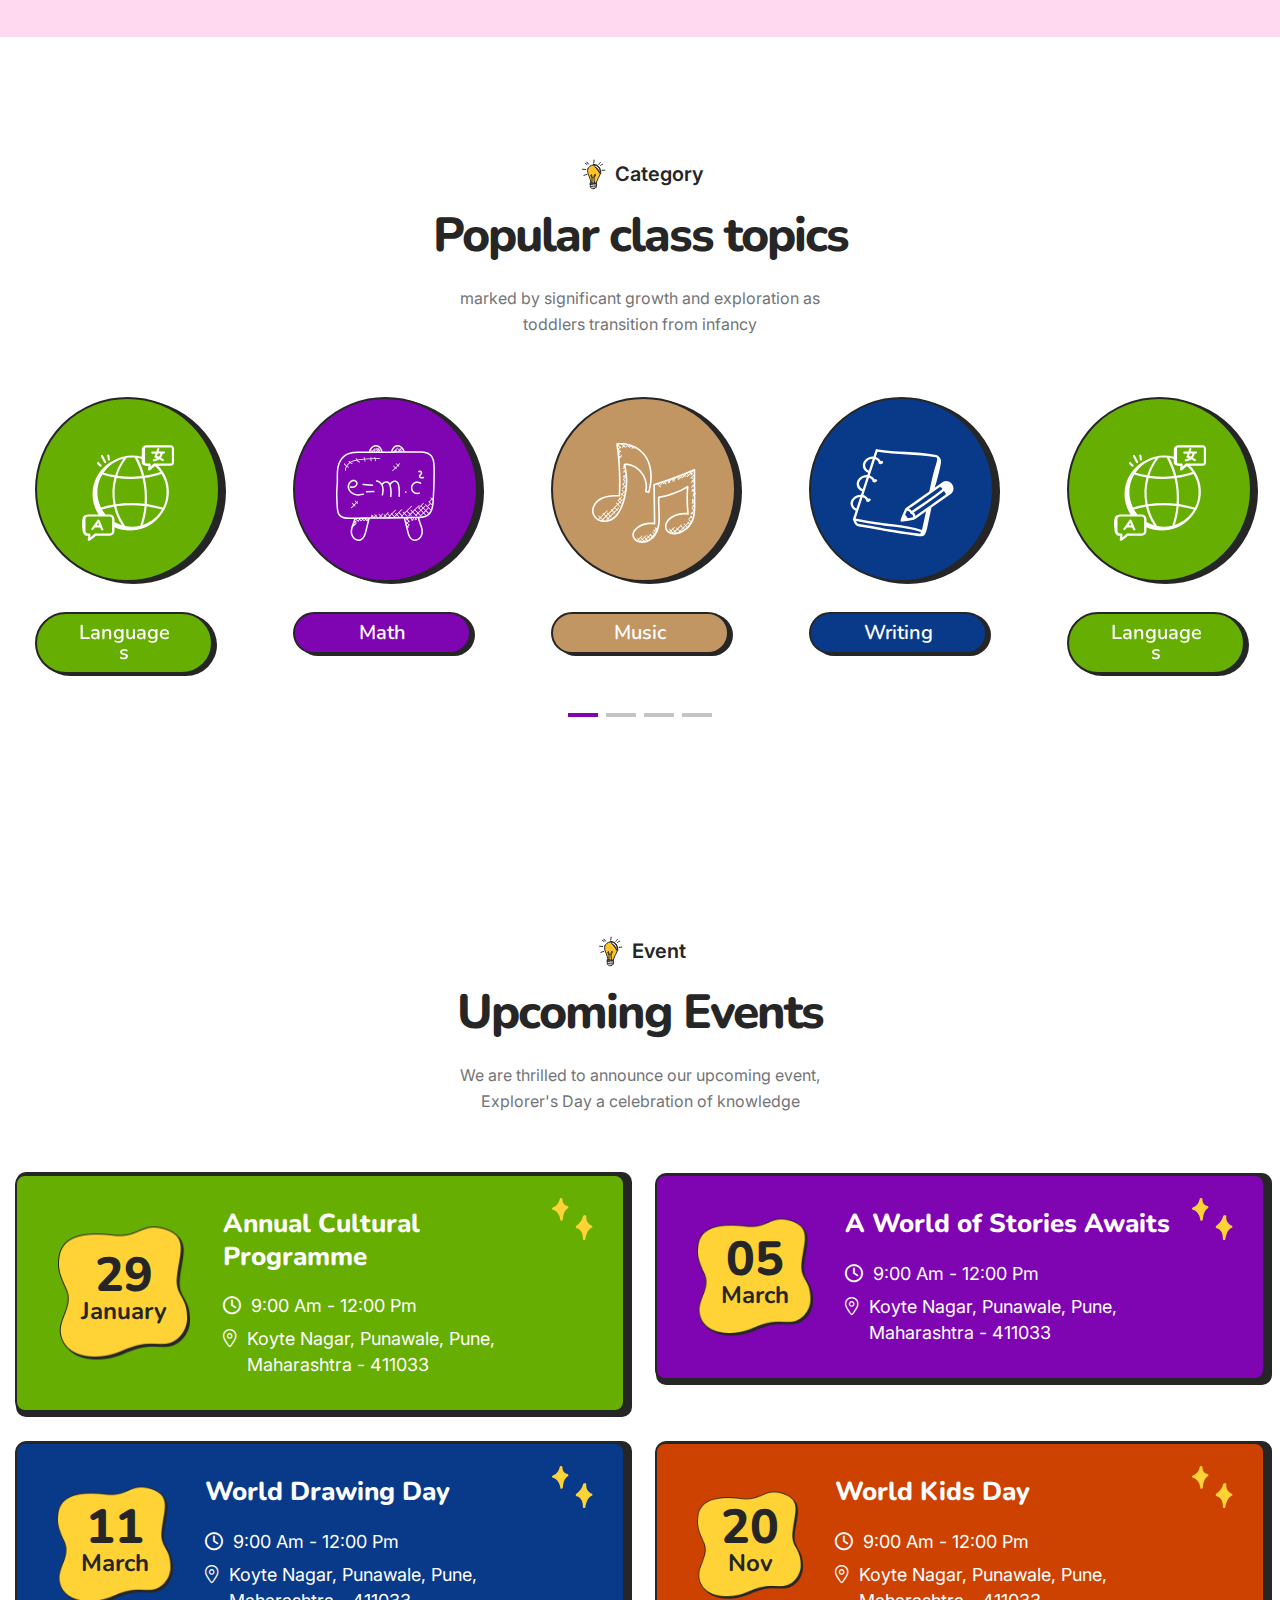
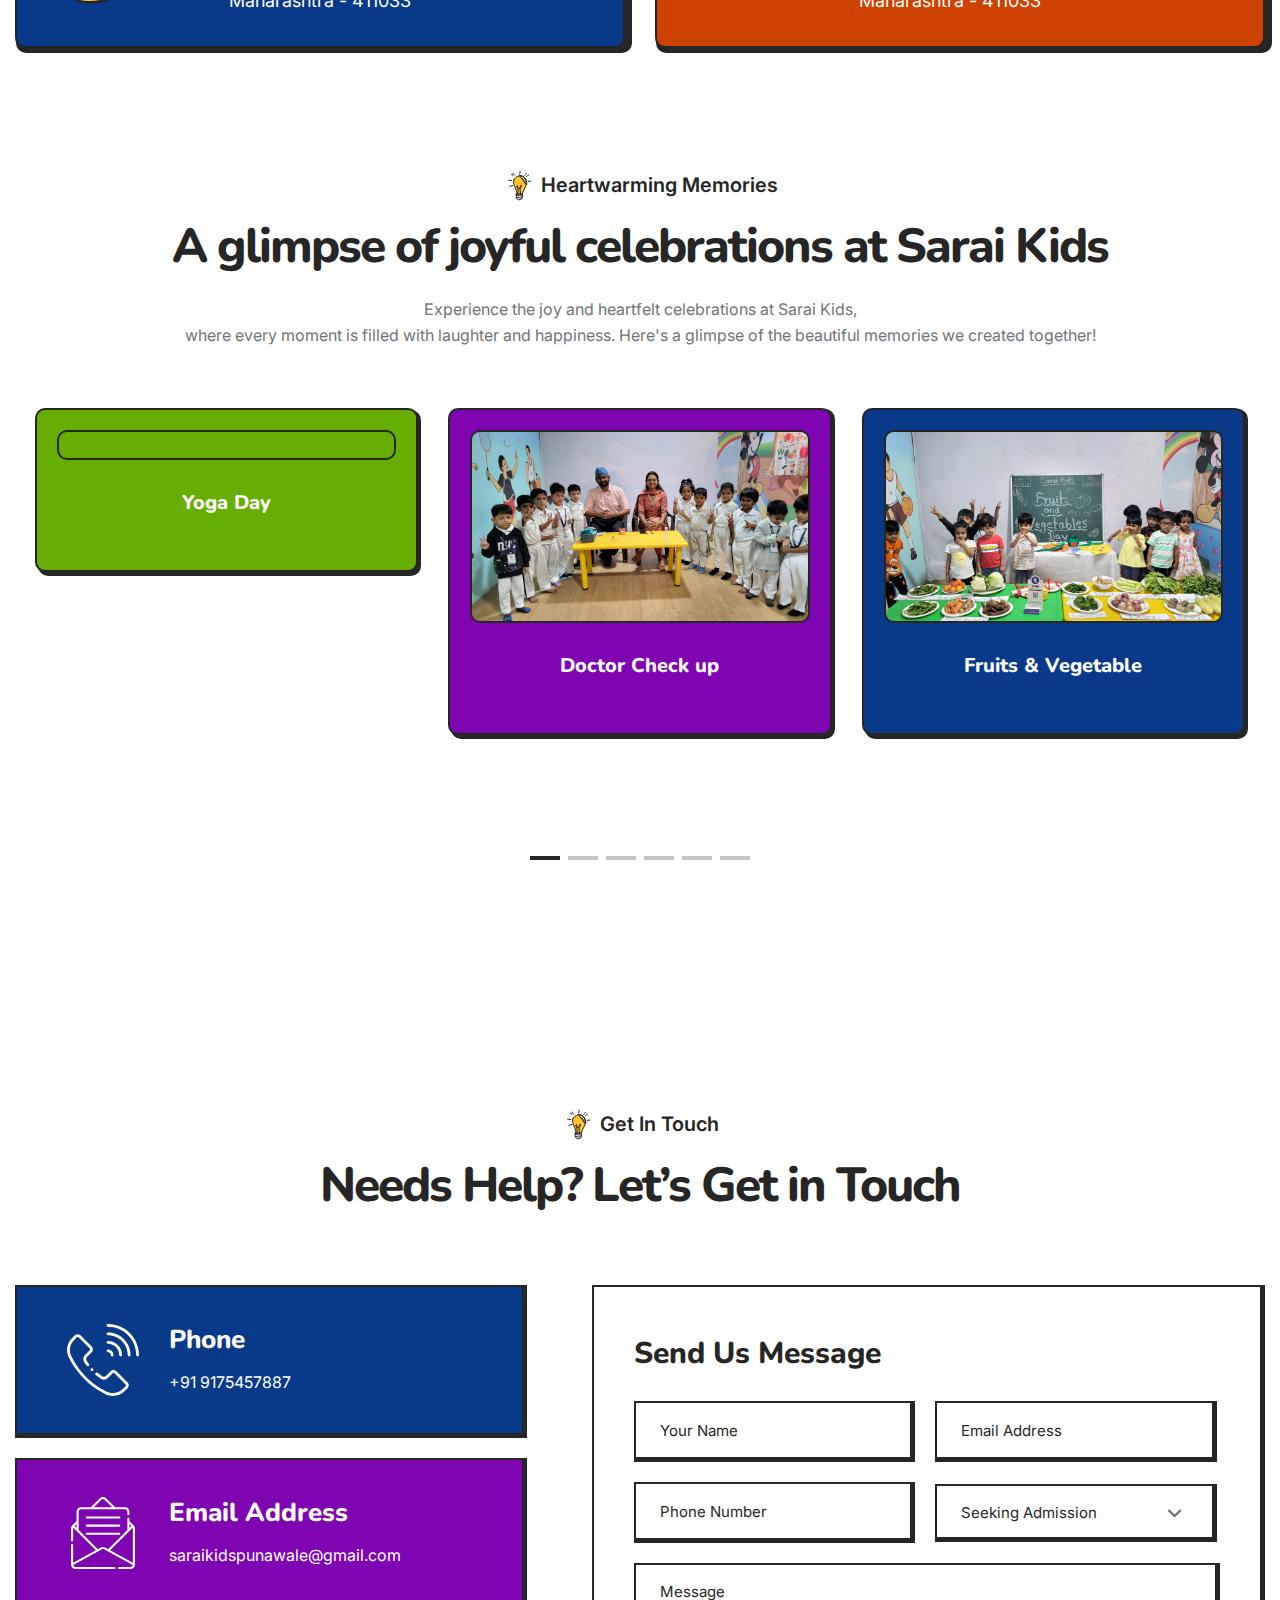
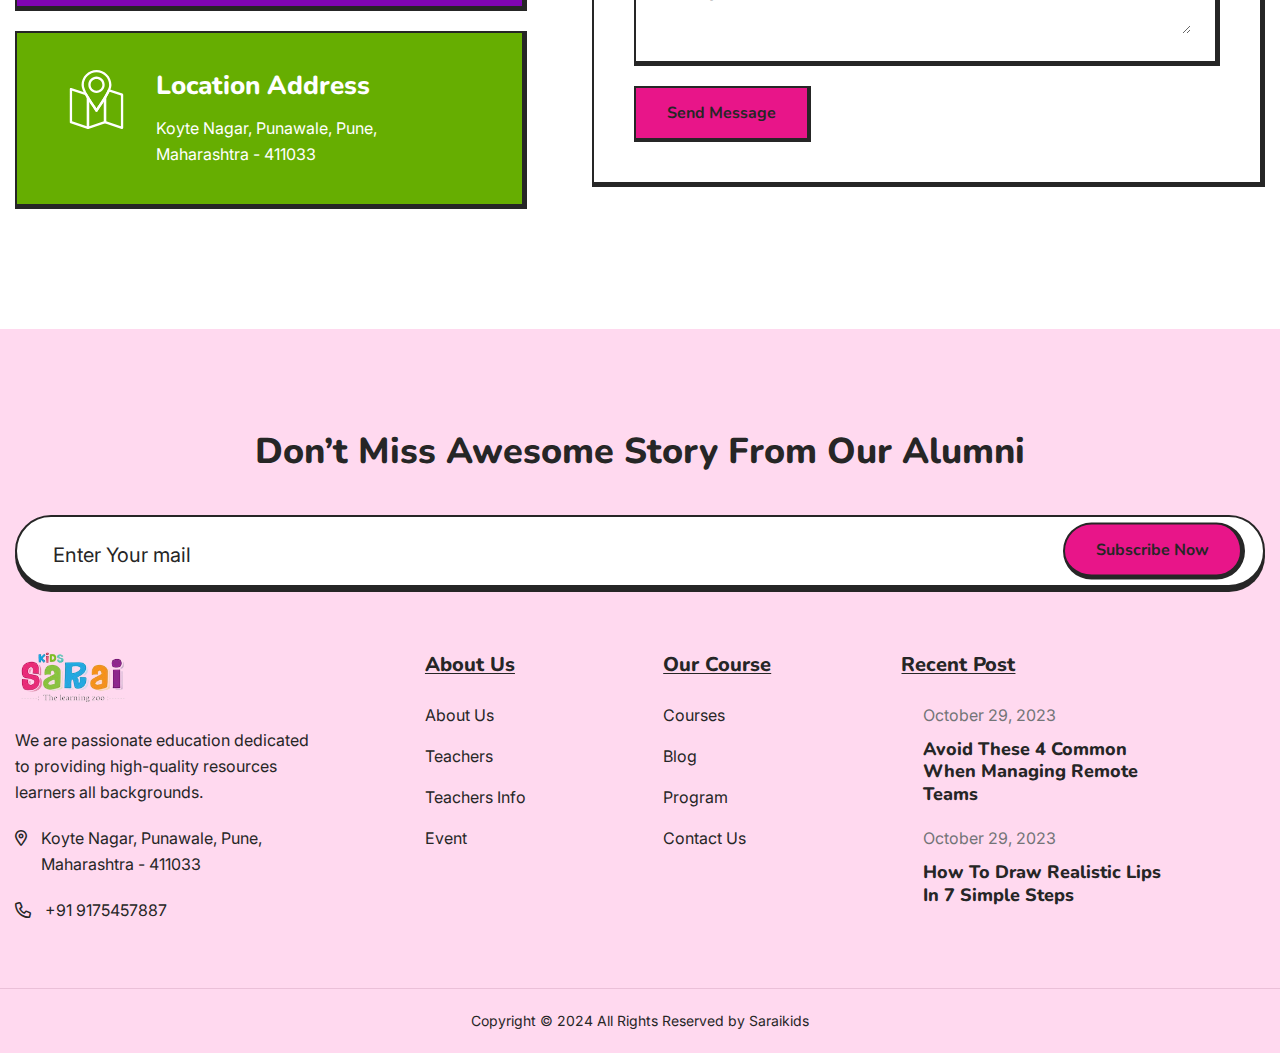
==== commit bf43919a: "S" ====
--- a/index.html
+++ b/index.html
@@ -343,7 +343,7 @@
                             <div class="course-wrapper">
                                 <div class="wrapper-inner">
                                     <div class="image">
-                                        <img src="assets/images/course/1.jpg" alt="">
+                                        <img src="assets/images/about/play.jpg" alt="">
                                     </div>
                                     <div class="content">
                                         <a href="#">
@@ -351,10 +351,10 @@
                                         </a>
                                         <p class="title">(1.8 – 3 years)</p>
                                         <p class="desc"> 9:00 am to 11:00am</p>
-                                        <ul class="feature-wrapper">
+                                        <!-- <ul class="feature-wrapper">
                                             <li class="wrapper-list">ABC Adventure</li>
                                             <li class="wrapper-list">Little Scientists</li>
-                                        </ul>
+                                        </ul> -->
                                     </div>
                                 </div>
                             </div>
@@ -365,7 +365,7 @@
                             <div class="course-wrapper two">
                                 <div class="wrapper-inner">
                                     <div class="image">
-                                        <img src="assets/images/course/2.jpg" alt="">
+                                        <img src="assets/images//about/nursery.jpg" alt="">
                                     </div>
                                     <div class="content">
                                         <a href="#">
@@ -373,10 +373,10 @@
                                         </a>
                                         <p class="title">(2.5 – 4 years)</p>
                                         <p class="desc">9:00 am to 12:30 pm</p>
-                                        <ul class="feature-wrapper">
+                                        <!-- <ul class="feature-wrapper">
                                             <li class="wrapper-list">Math Mania</li>
                                             <li class="wrapper-list">Science Safari</li>
-                                        </ul>
+                                        </ul> -->
                                     </div>
                                 </div>
                             </div>
@@ -387,7 +387,7 @@
                             <div class="course-wrapper three">
                                 <div class="wrapper-inner">
                                     <div class="image">
-                                        <img src="assets/images/course/3.jpg" alt="">
+                                        <img src="assets/images/about/junior.jpg" alt="">
                                     </div>
                                     <div class="content">
                                         <a href="#">
@@ -395,10 +395,10 @@
                                         </a>
                                         <p class="desc"> 9:00 am to 12:30 pm</p>
                                         <p class="title">(3.5 – 5 years)</p>
-                                        <ul class="feature-wrapper">
+                                        <!-- <ul class="feature-wrapper">
                                             <li class="wrapper-list">Coding</li>
                                             <li class="wrapper-list">Robotics</li>
-                                        </ul>
+                                        </ul> -->
                                     </div>
                                 </div>
                             </div>
@@ -411,7 +411,7 @@
                             <div class="course-wrapper">
                                 <div class="wrapper-inner">
                                     <div class="image">
-                                        <img src="assets/images/course/4.jpg" alt="">
+                                        <img src="assets/images/about/senior.jpg" alt="">
                                     </div>
                                     <div class="content">
                                         <a href="#">
@@ -419,10 +419,10 @@
                                         </a>
                                         <p class="title">(4.5 – 6 years)</p>
                                         <p class="desc">9:00 am to 12:30 pm</p>
-                                        <ul class="feature-wrapper">
+                                        <!-- <ul class="feature-wrapper">
                                             <li class="wrapper-list">ABC Adventure</li>
                                             <li class="wrapper-list">Little Scientists</li>
-                                        </ul>
+                                        </ul> -->
                                     </div>
                                 </div>
                             </div>
@@ -440,10 +440,10 @@
                                             <h4 class="title">Day-care activity centre </h4>
                                         </a>
                                         <p class="desc">1 pm to 6pm</p>
-                                        <ul class="feature-wrapper">
+                                        <!-- <ul class="feature-wrapper">
                                             <li class="wrapper-list">Math Mania</li>
                                             <li class="wrapper-list">Science Safari</li>
-                                        </ul>
+                                        </ul> -->
                                     </div>
                                 </div>
                             </div>
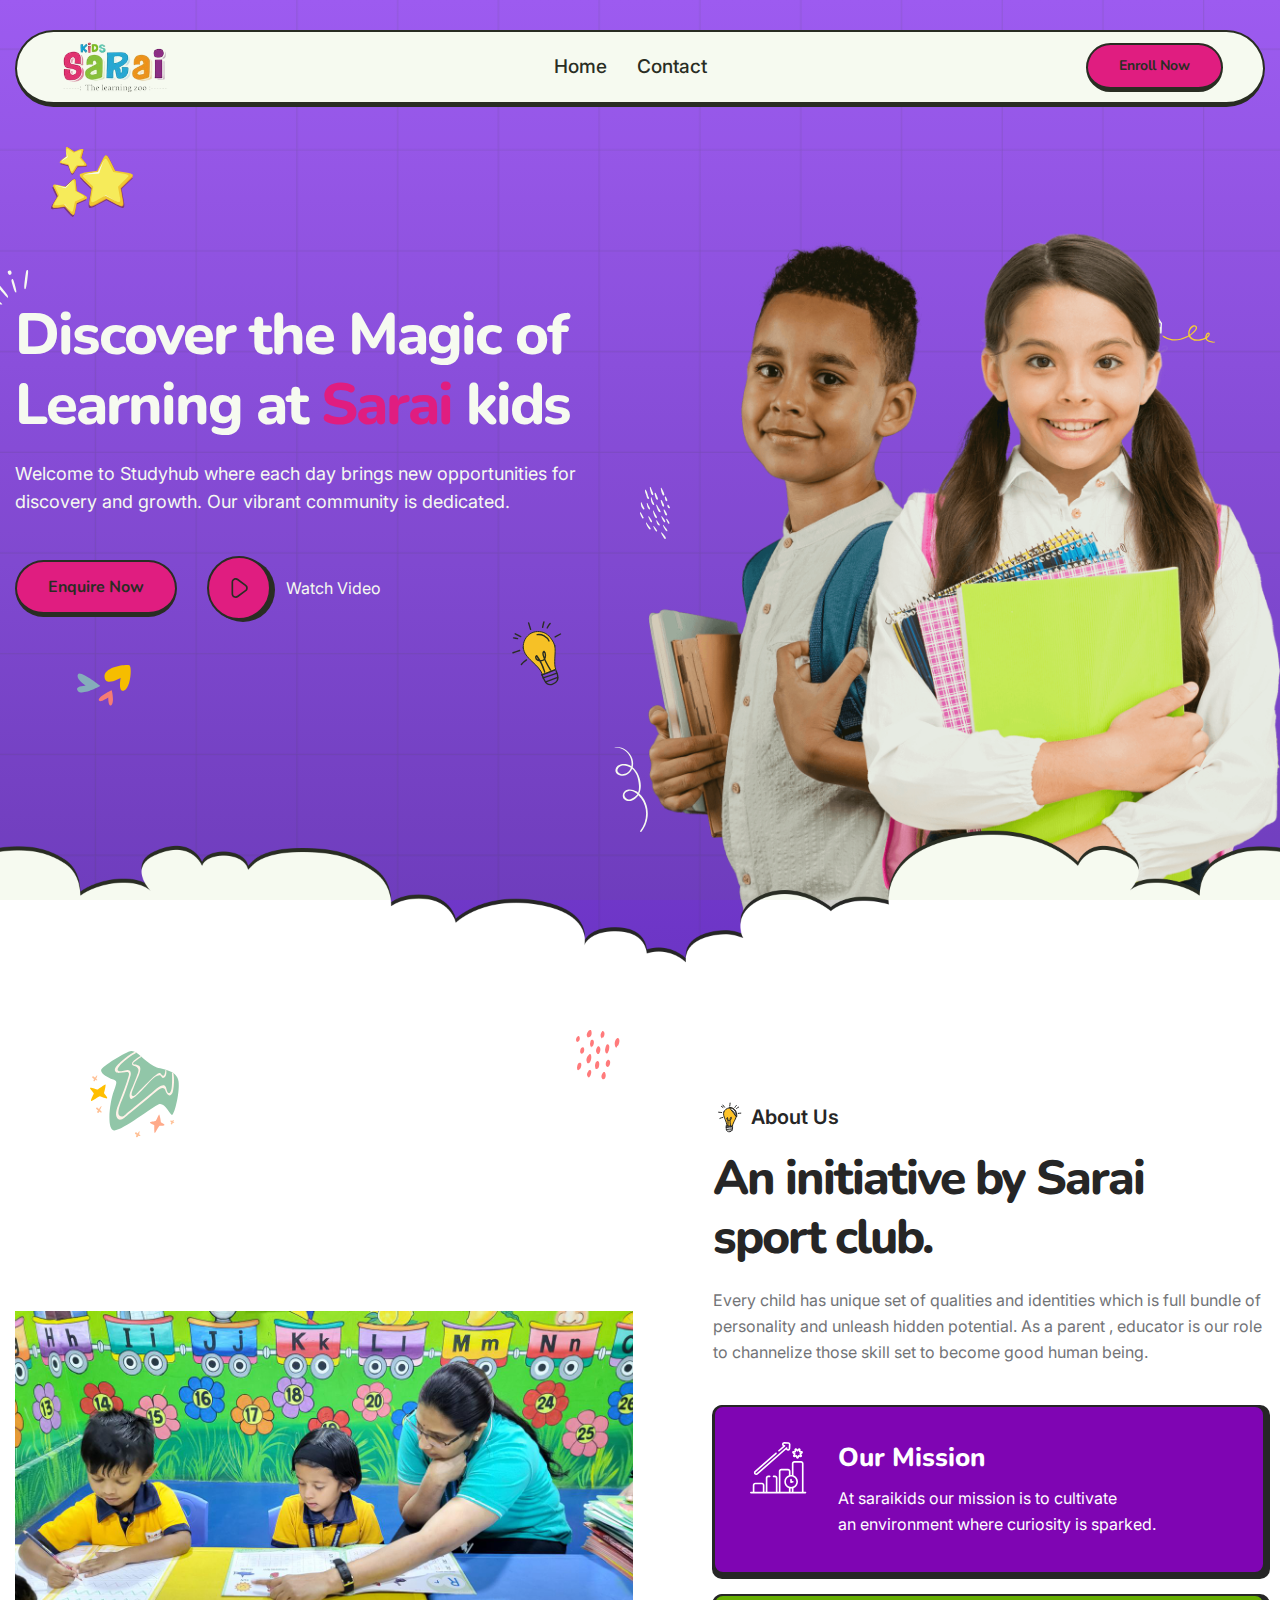
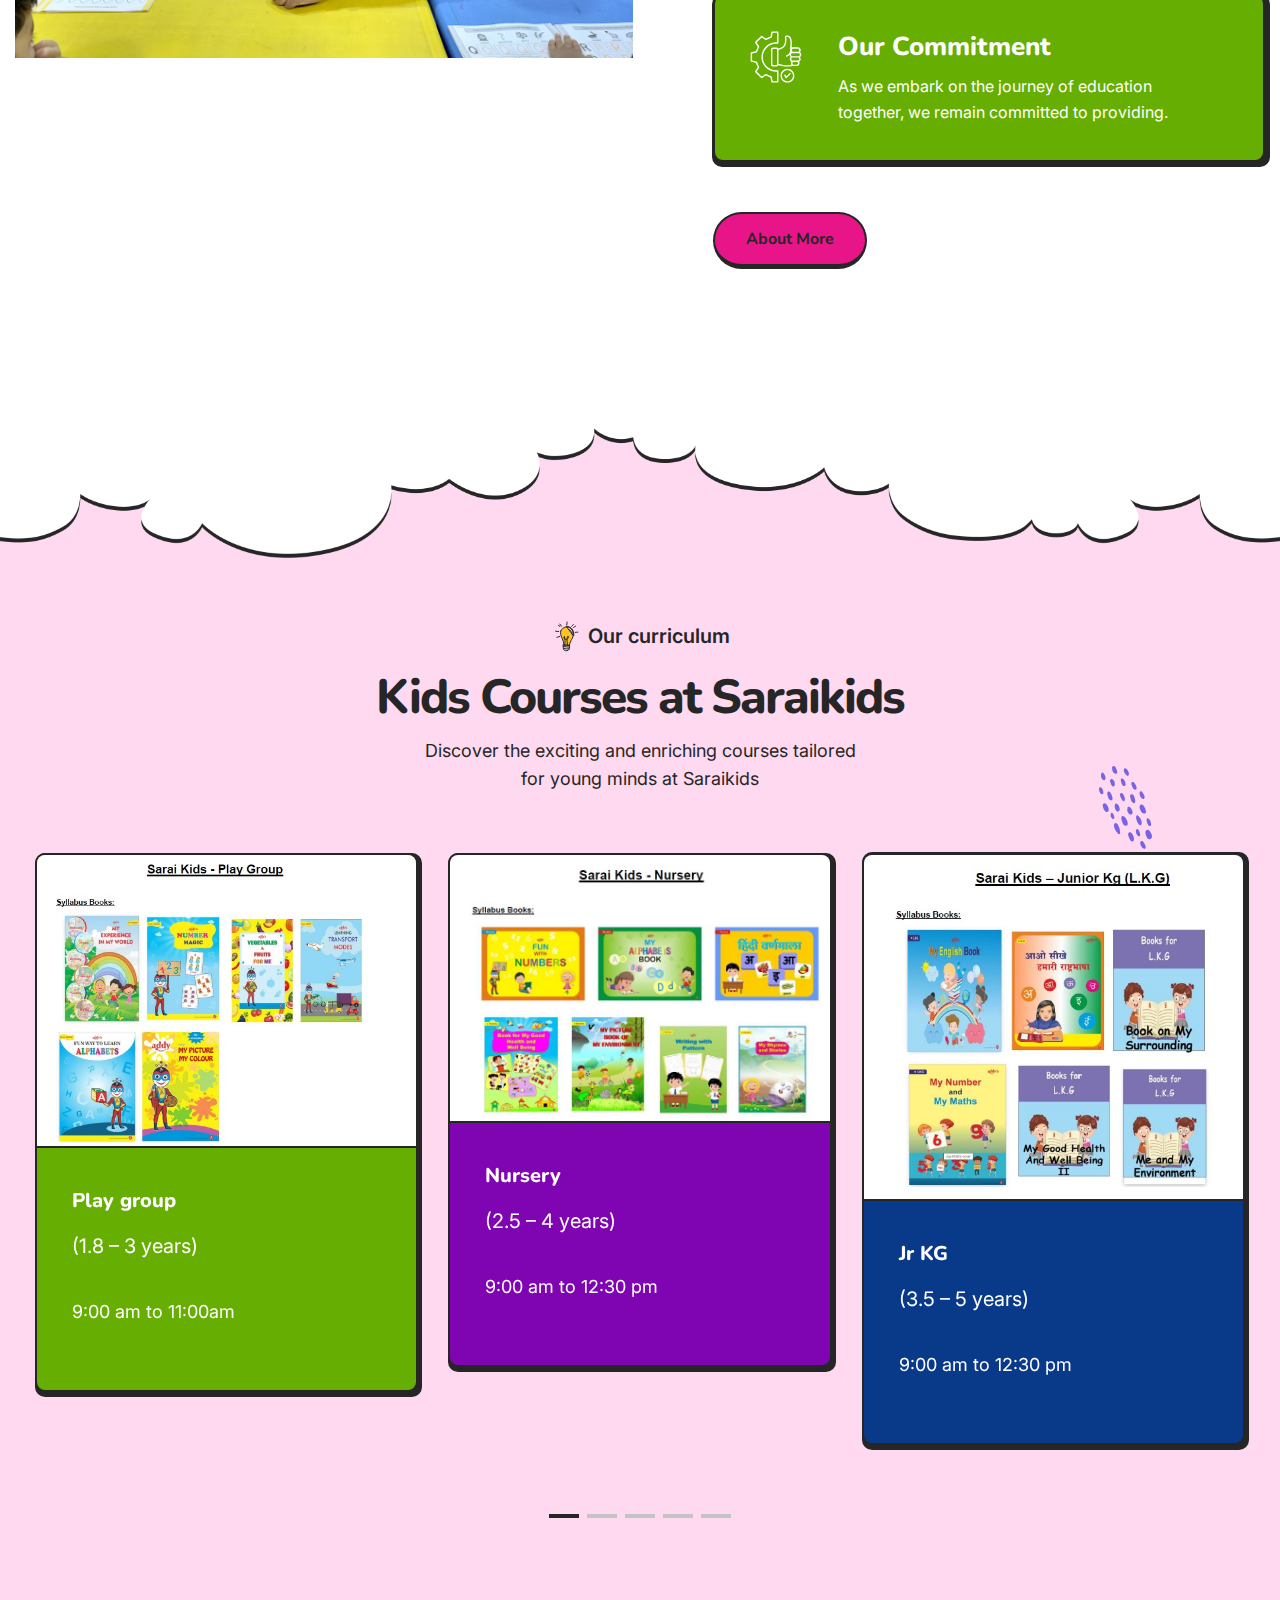
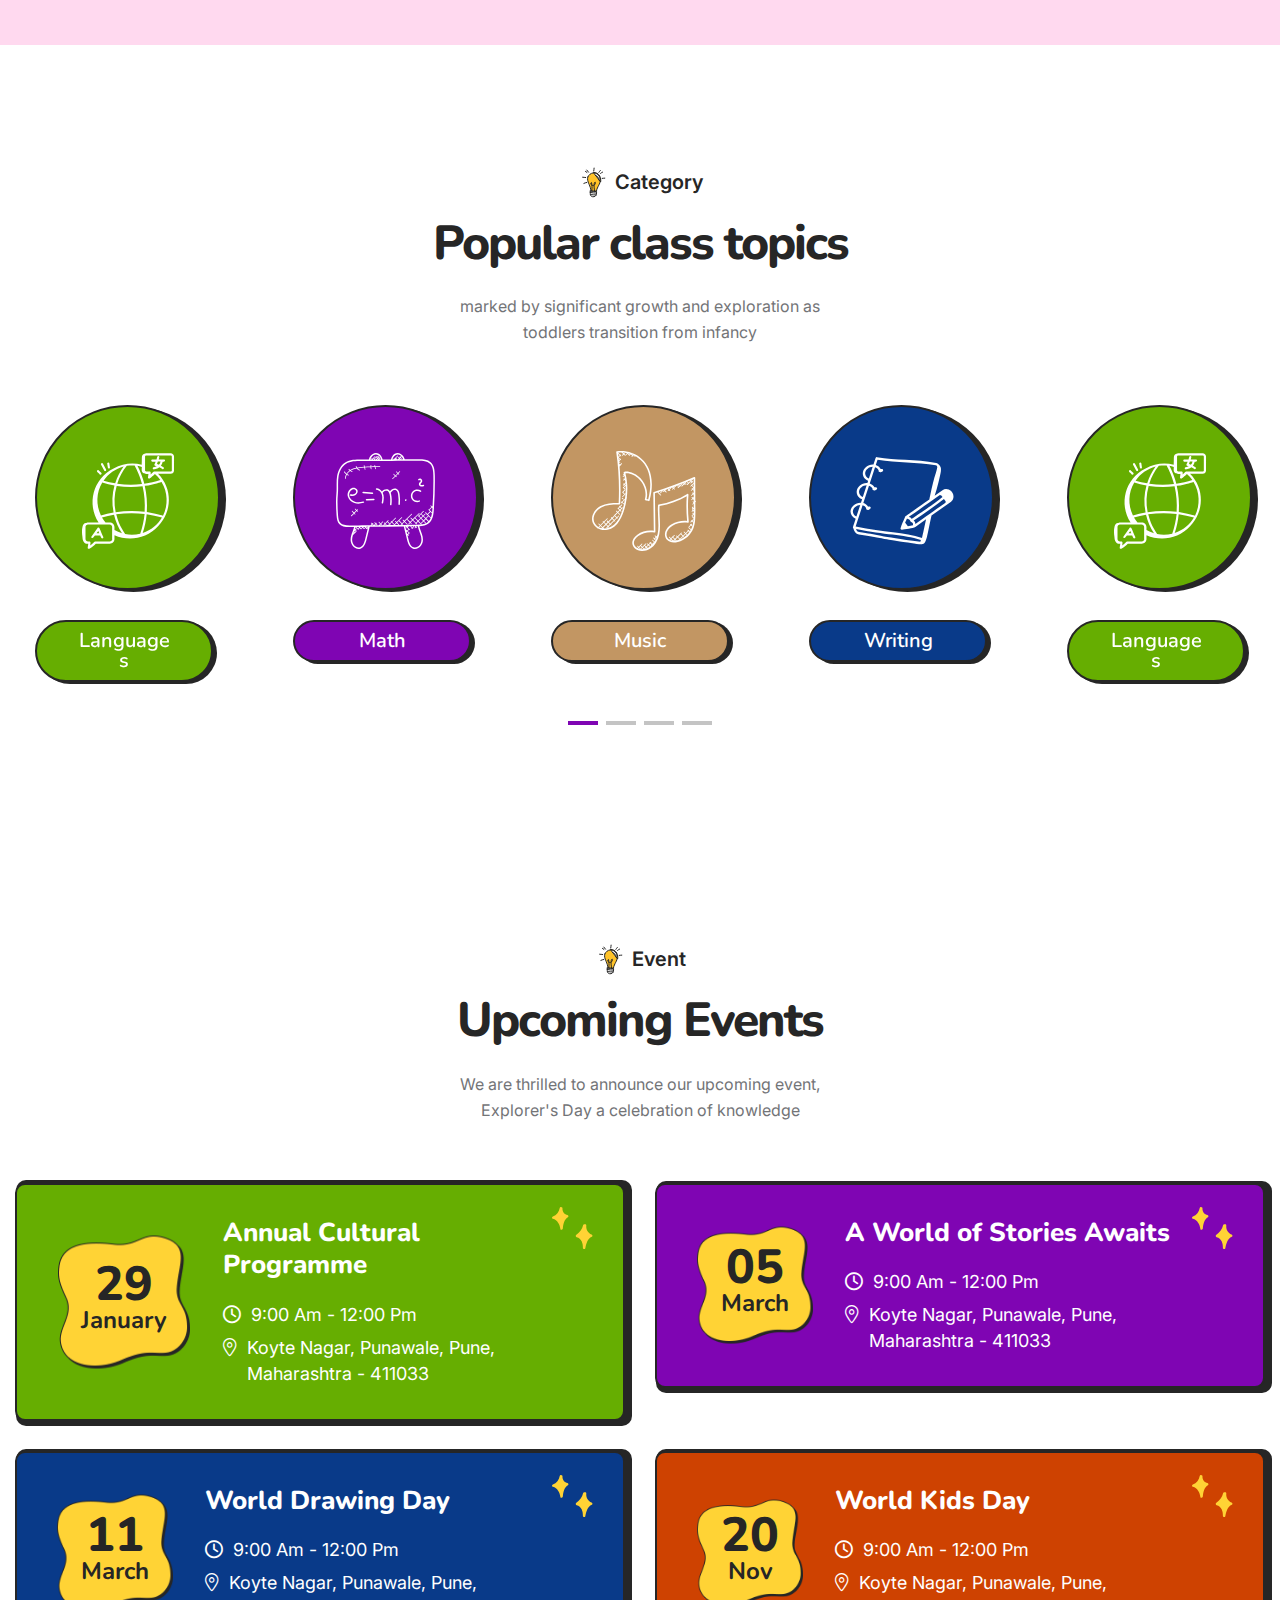
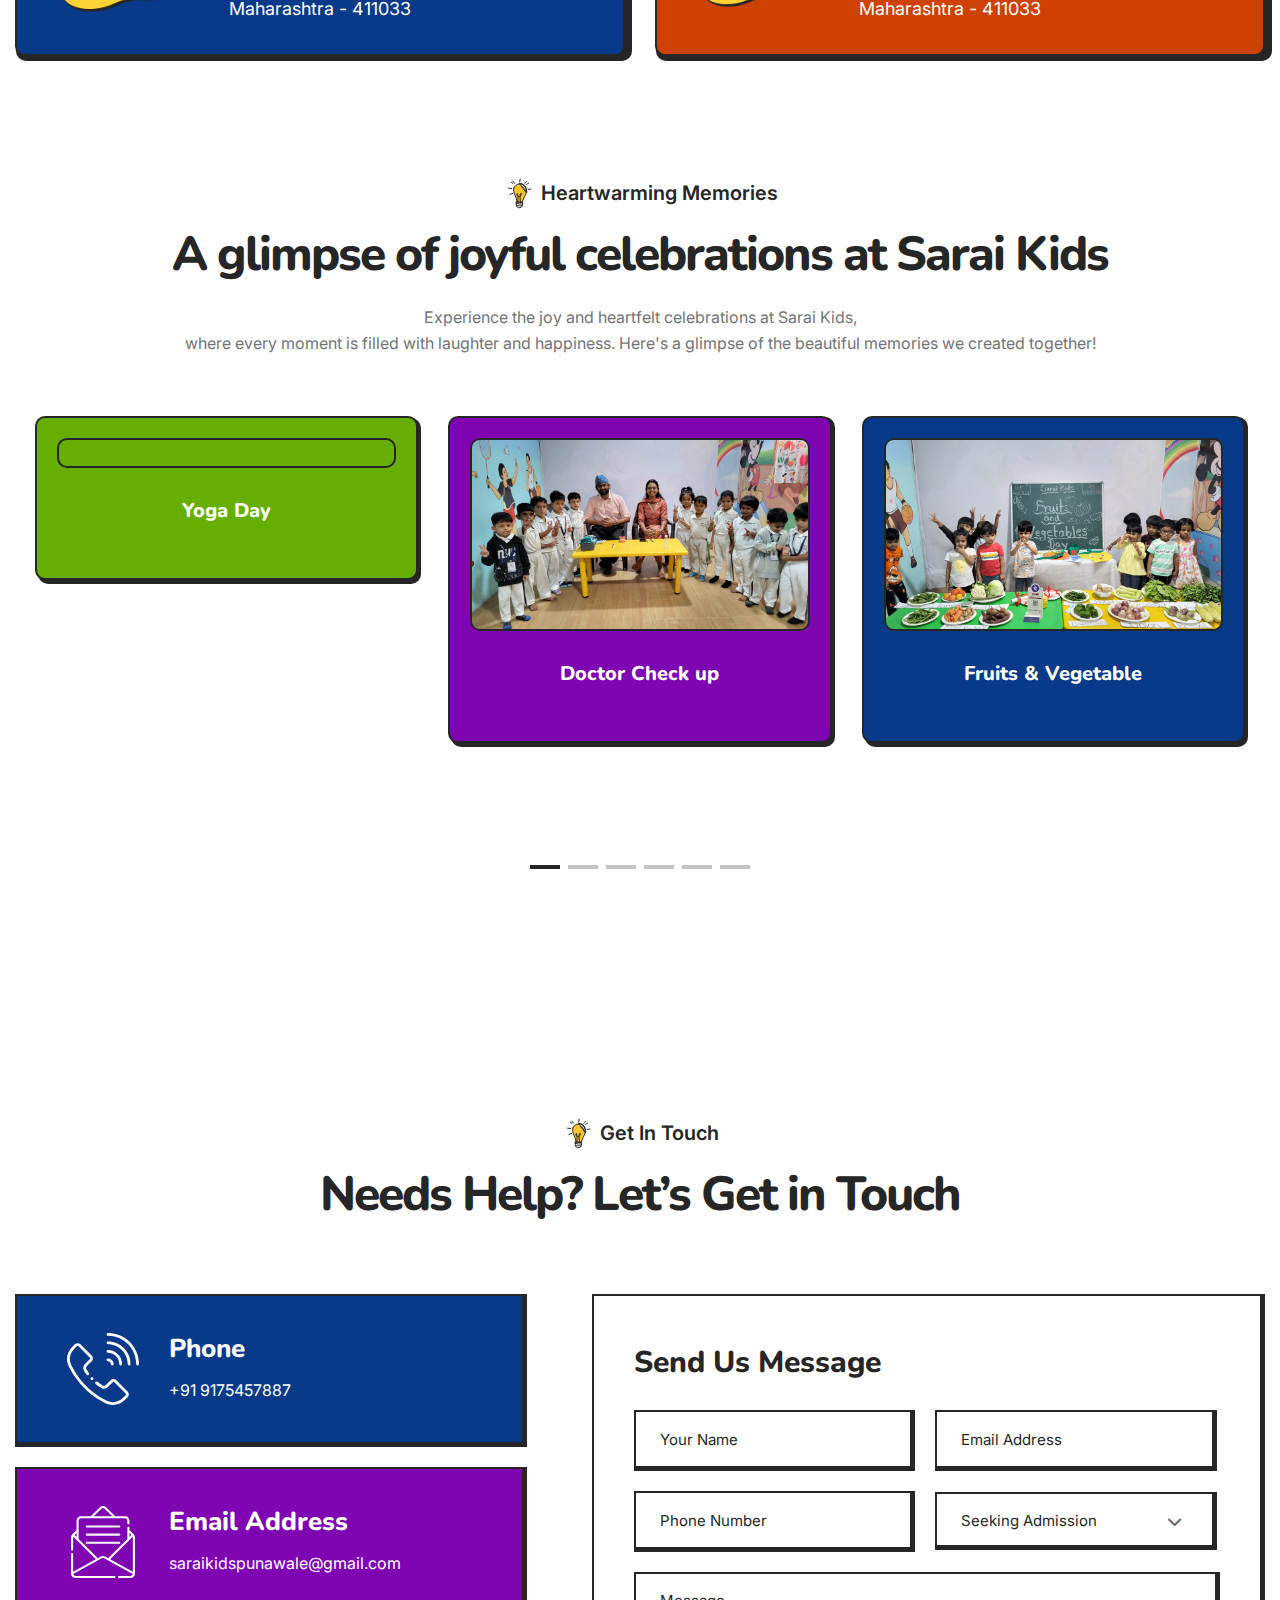
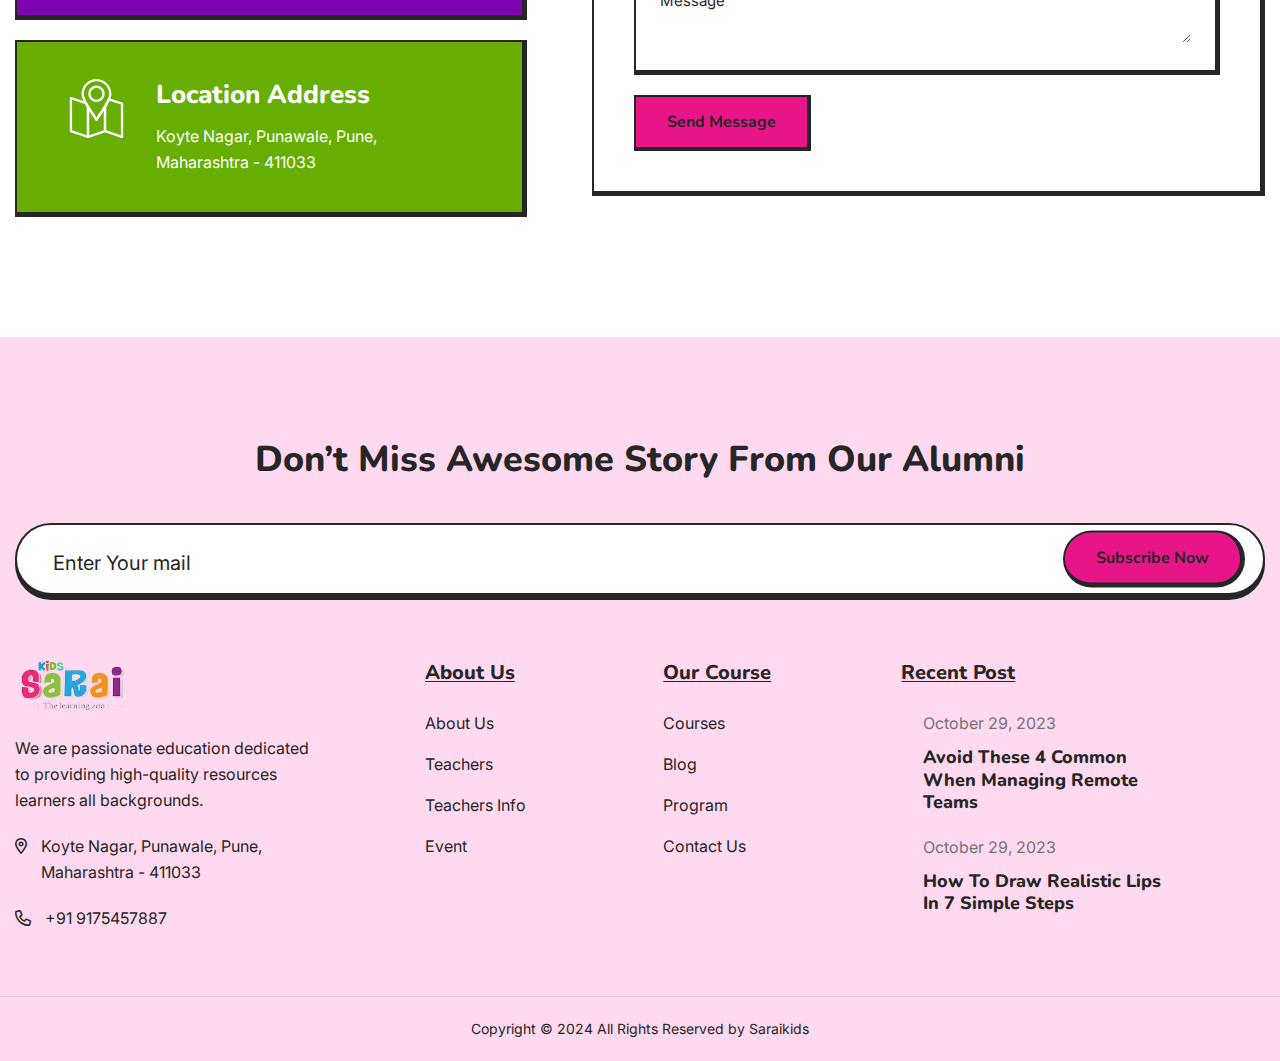
==== commit fa3a9f3a: "S" ====
--- a/index.html
+++ b/index.html
@@ -393,8 +393,9 @@
                                         <a href="#">
                                             <h4 class="title">Jr KG </h4>
                                         </a>
+                                        <p class="title">(3.5 – 5 years)</p>
                                         <p class="desc"> 9:00 am to 12:30 pm</p>
-                                        <p class="title">(3.5 – 5 years)</p>
+                                     
                                         <!-- <ul class="feature-wrapper">
                                             <li class="wrapper-list">Coding</li>
                                             <li class="wrapper-list">Robotics</li>
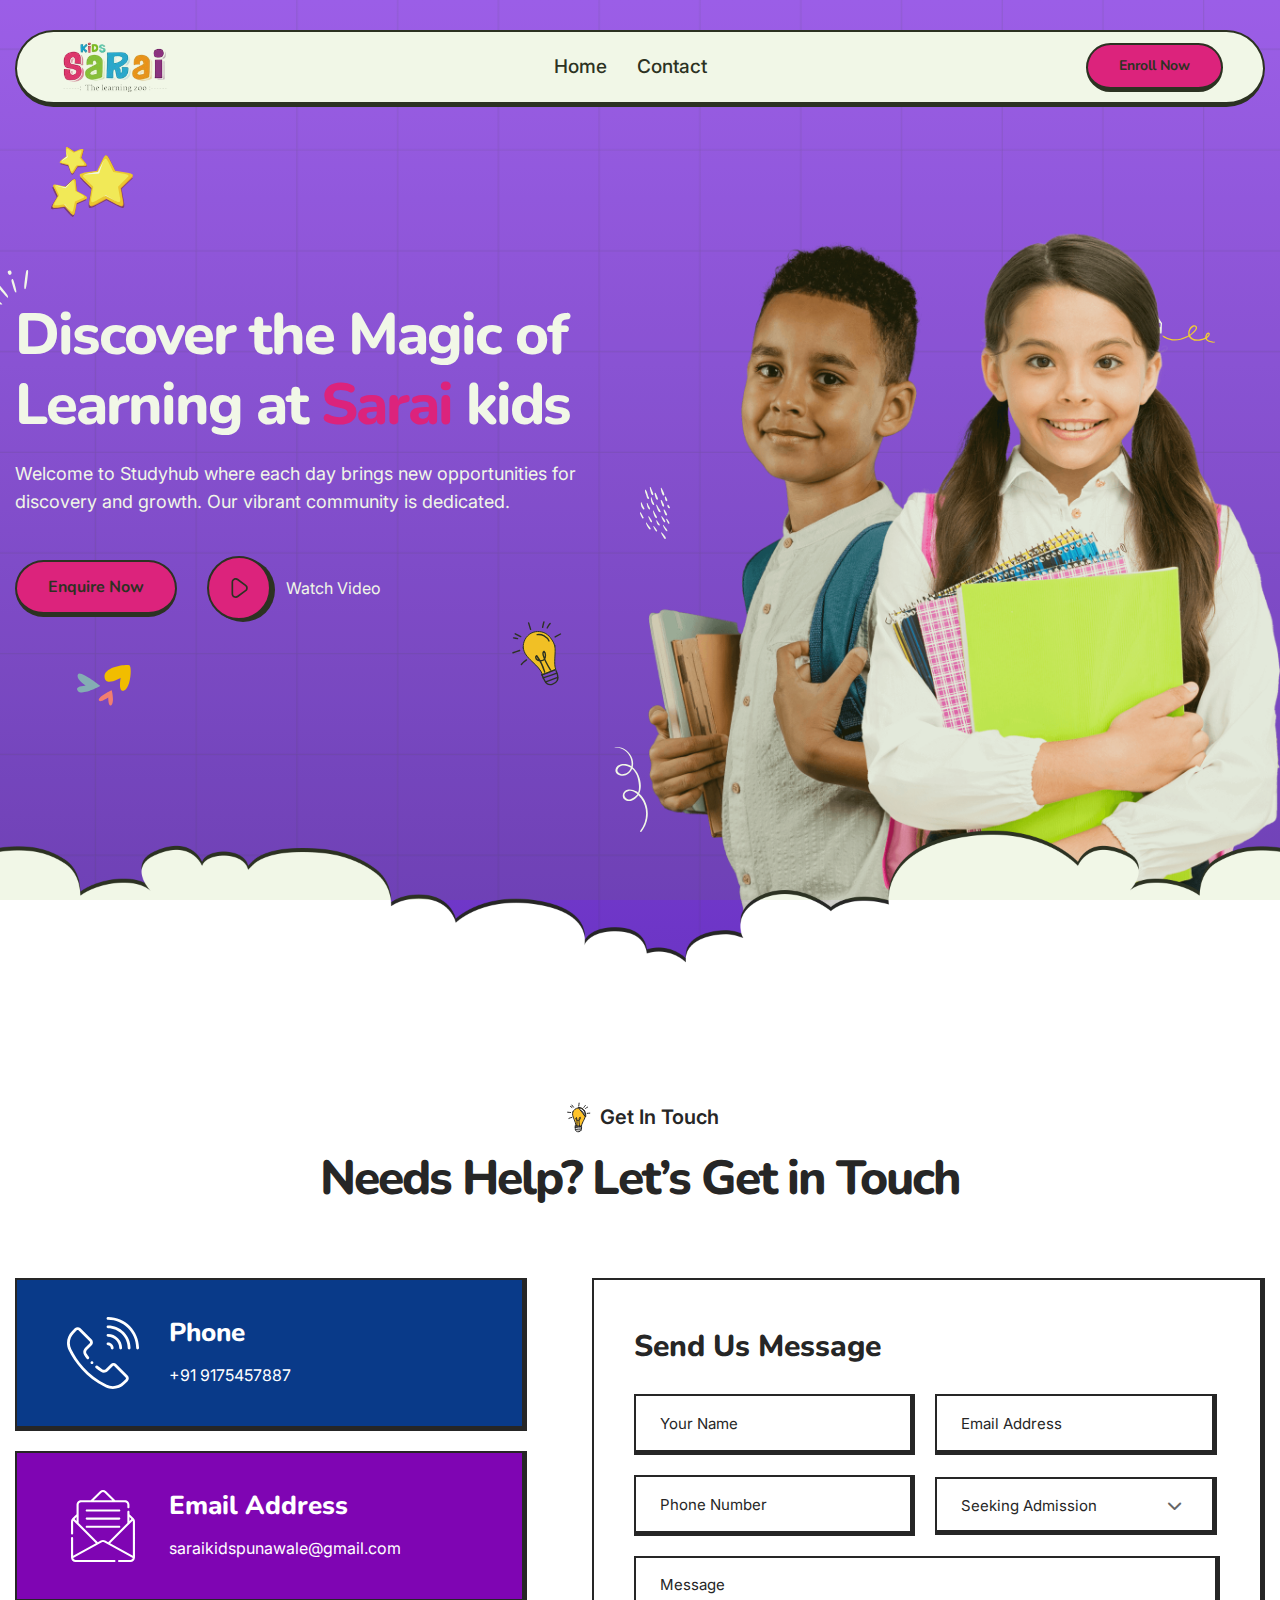
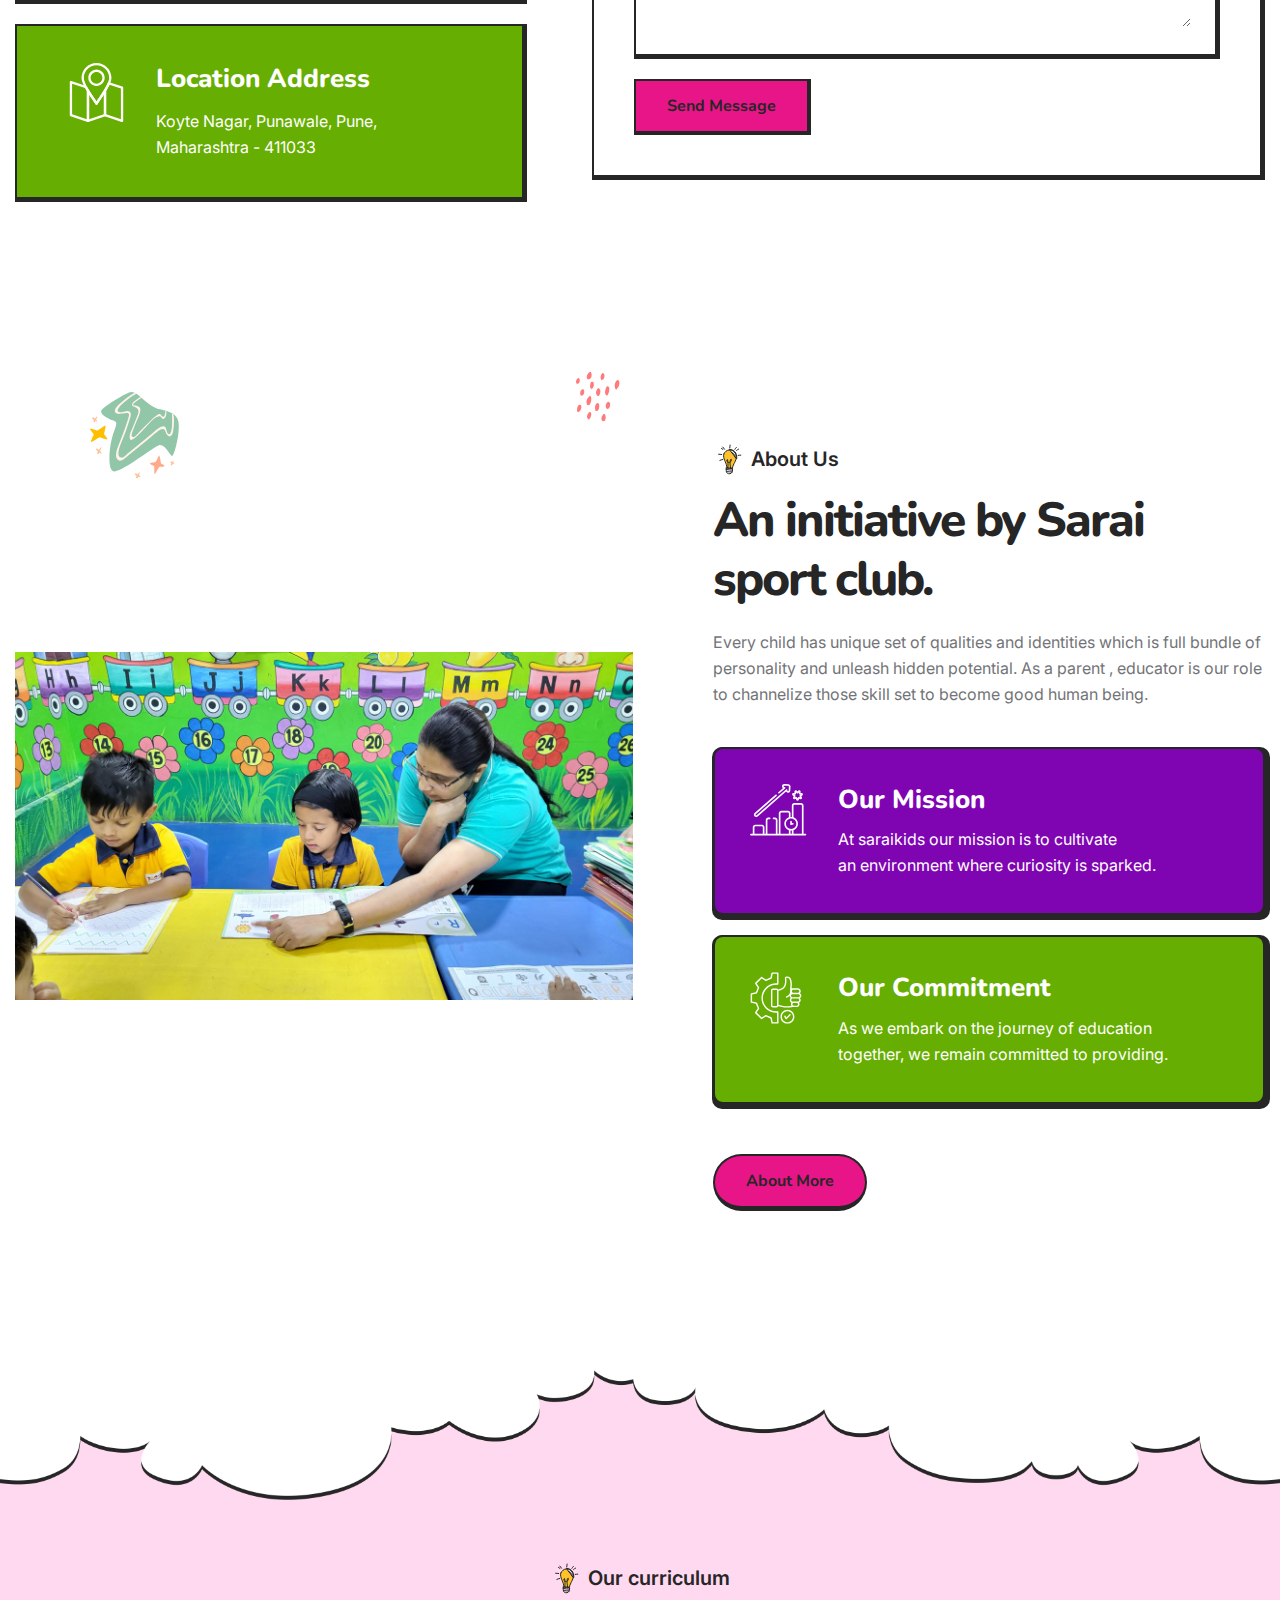
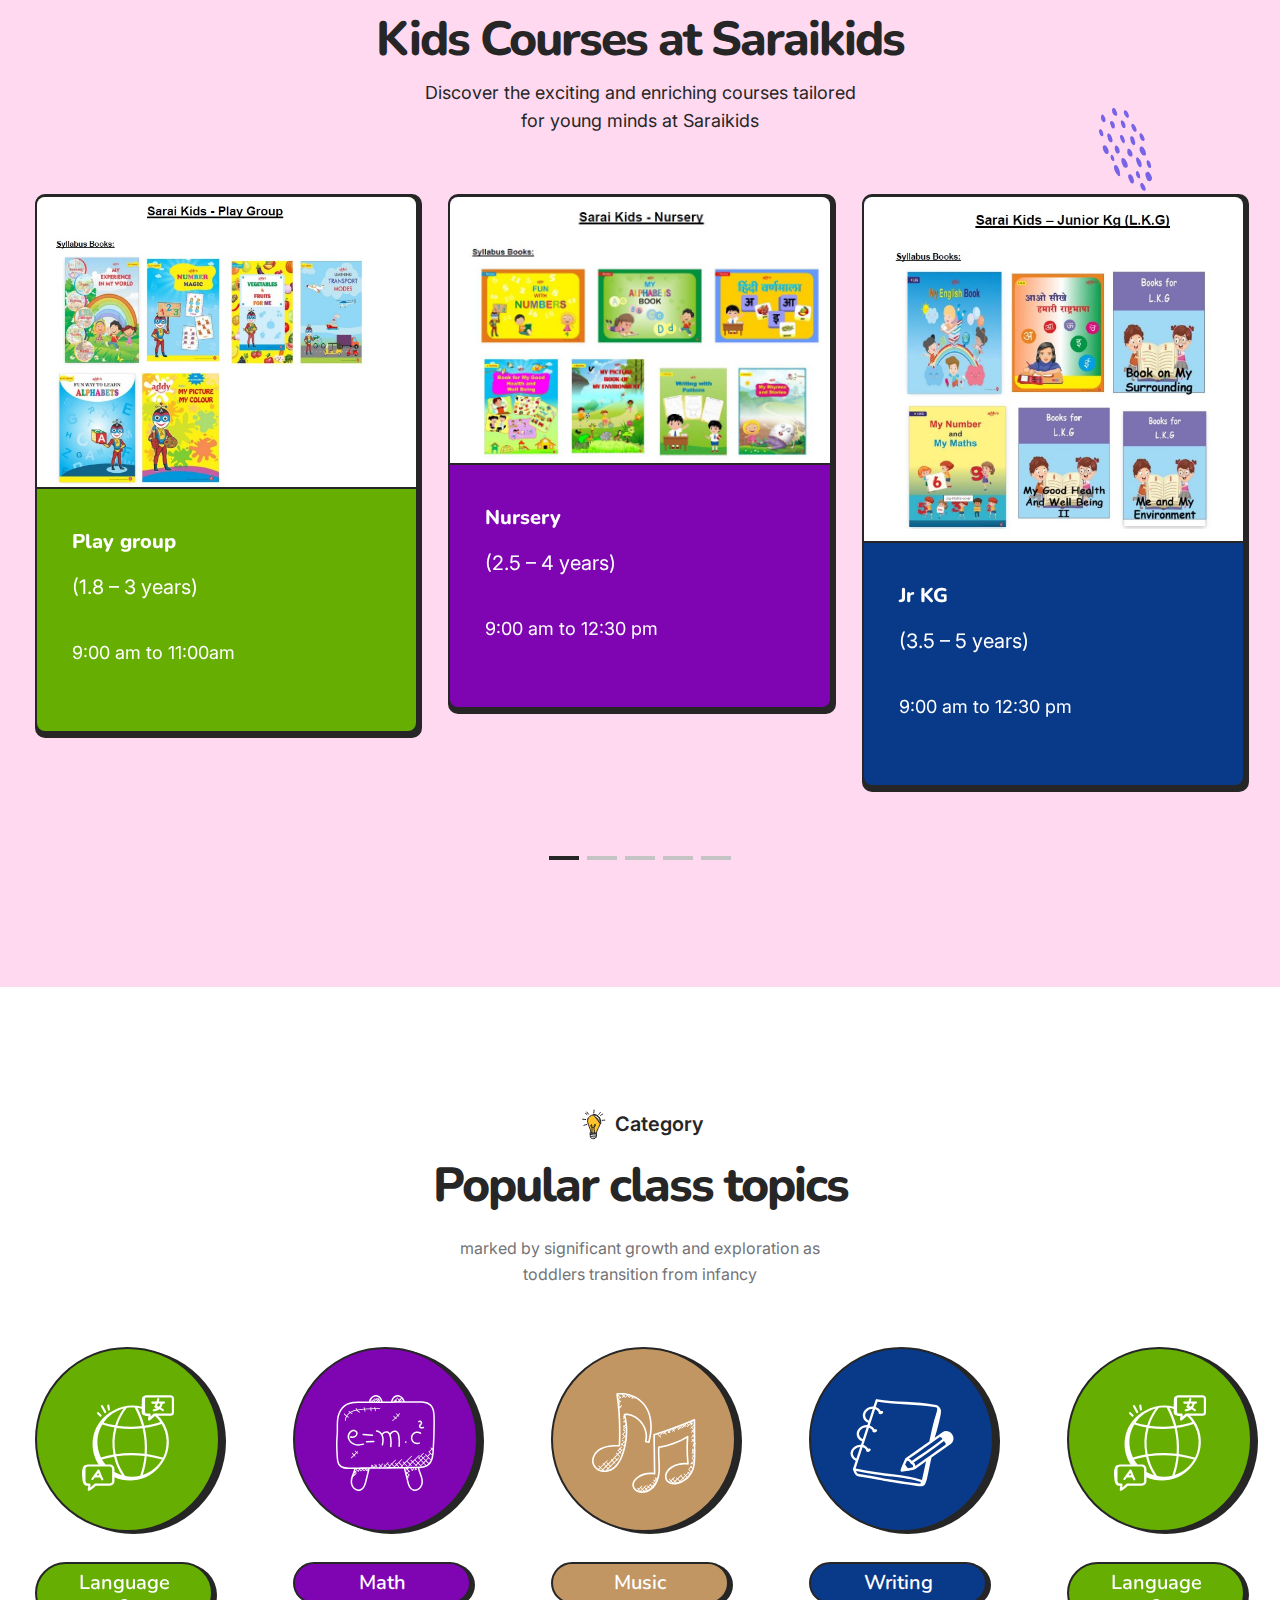
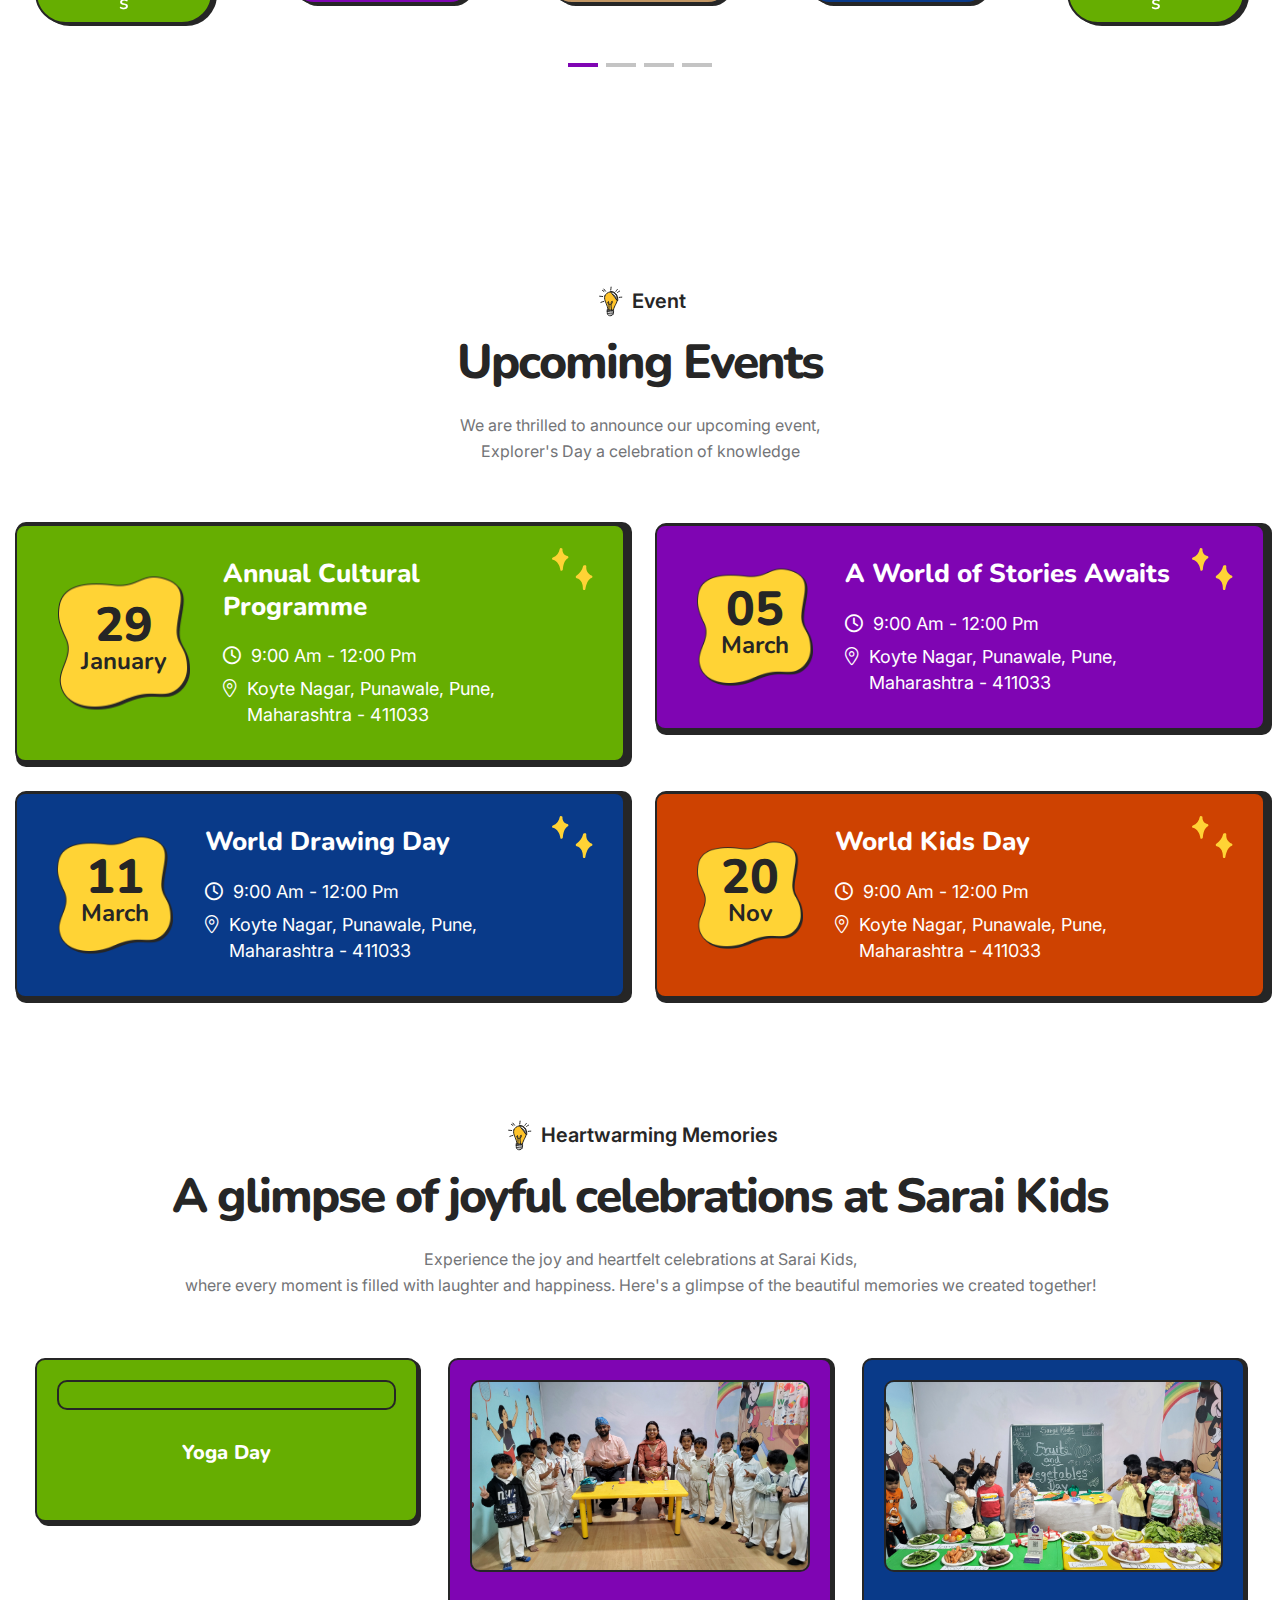
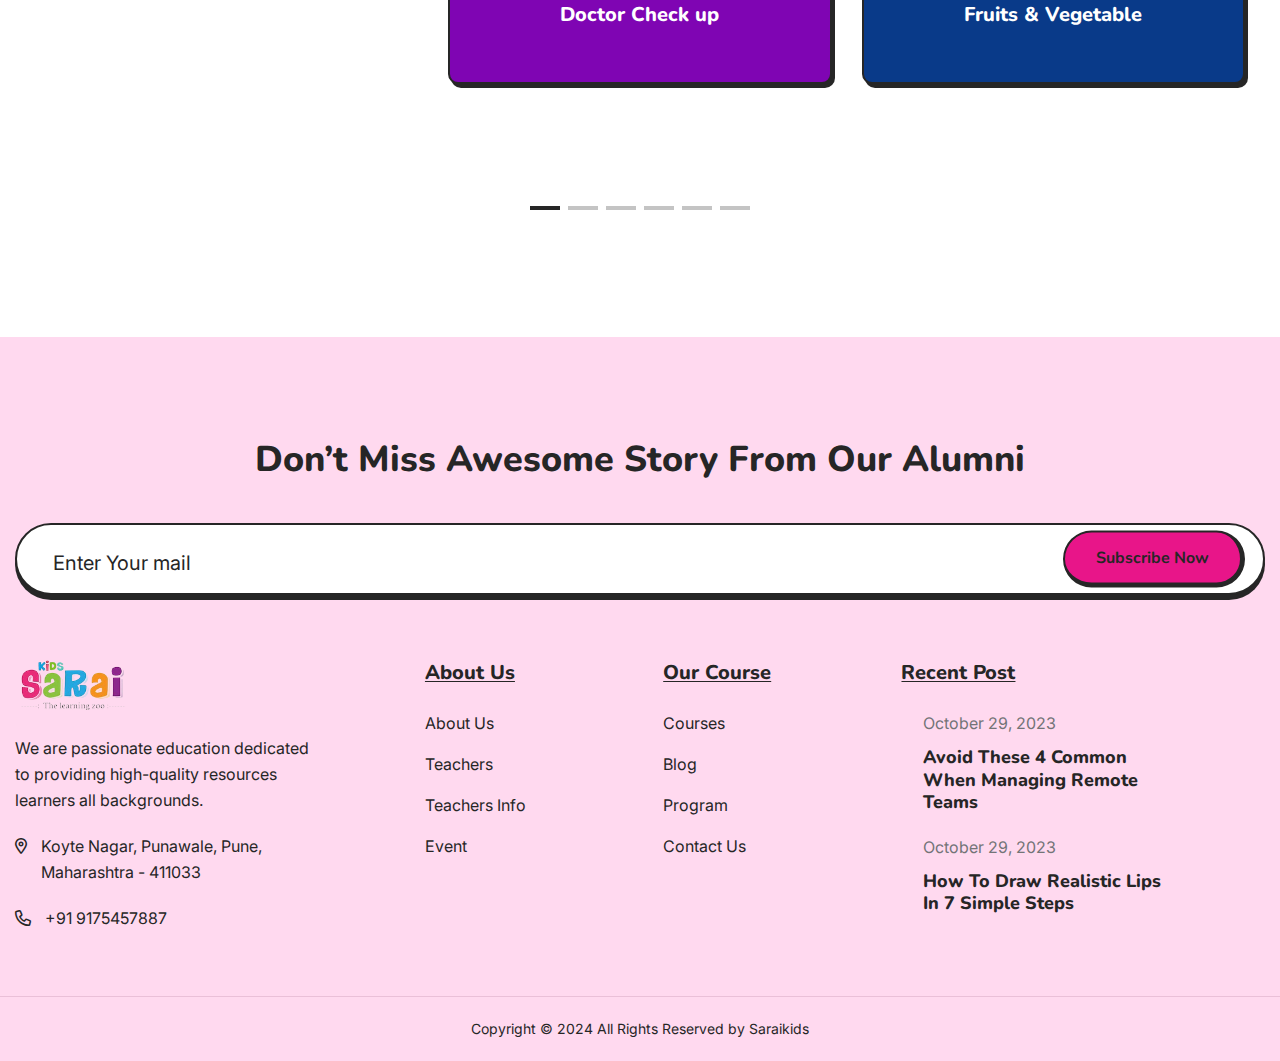
==== commit fe4361e0: "S" ====
--- a/index.html
+++ b/index.html
@@ -146,6 +146,153 @@
         </div>
     </section>
     <!-- banner area end -->
+
+
+
+    <section class="rts-contact-area rts-section-gap inner">
+        <div class="container">
+            <div class="section-title-area text-center">
+                <p class="pre-title justify-content-center"><img src="assets/images/banner/title-img.svg" alt="">Get In
+                    Touch</p>
+                <h2 class="section-title">Needs Help? Let’s Get in Touch</h2>
+            </div>
+            <div class="section-inner">
+                <div class="row">
+                    <div class="col-lg-5">
+                        <div class="get-in-touch">
+                            <ul class="contact-wrapper-list">
+                                <li class="phone bg-two">
+                                    <div class="icon">
+                                        <img src="assets/images/icon/phone.svg" alt="">
+                                    </div>
+                                    <div class="text">
+                                        <h4>Phone</h4>
+                                        <p class="desc"><a href="call-to:0123456789"> +91 9175457887</a></p>
+                                    </div>
+                                </li>
+                                <li class="phone bg-four">
+                                    <div class="icon">
+                                        <img src="assets/images/icon/mail.svg" alt="">
+                                    </div>
+                                    <div class="text">
+                                        <h4>Email Address</h4>
+                                        <p class="desc"><a href="mail-to:info@studyhub.com">
+                                                saraikidspunawale@gmail.com</a></p>
+                                    </div>
+                                </li>
+                                <li class="phone bg-one">
+                                    <div class="icon">
+                                        <img src="assets/images/icon/address.svg" alt="">
+                                    </div>
+                                    <div class="text">
+                                        <h4>Location Address</h4>
+                                        <p class="desc">Koyte Nagar, Punawale, Pune, Maharashtra - 411033</p>
+                                    </div>
+                                </li>
+                            </ul>
+                        </div>
+                    </div>
+                    <div class="col-lg-7">
+                        <form id="contactForm" action="https://api.web3forms.com/submit" method="POST"
+                            class="contact-form" onsubmit="return handleSubmit(event)">
+                            <input type="hidden" name="access_key" value="8120df47-33e3-4f6a-bce2-31ed0db12ca6">
+
+                            <h3 class="heading-title">Send Us Message</h3>
+                            <div class="form-inner">
+                                <div class="single-input">
+                                    <input type="text" name="name" placeholder="Your Name" required>
+                                </div>
+                                <div class="single-input">
+                                    <input type="email" name="email" placeholder="Email Address" required>
+                                </div>
+                                <div class="single-input">
+                                    <input type="text" name="phone" placeholder="Phone Number" required>
+                                </div>
+                                <div class="single-input">
+                                    <div class="left-filter">
+                                        <select class="nice-select" name="subject" required>
+                                            <option value="Seeking Admission">Seeking Admission</option>
+                                            <option value="Sr.KG">Sr.KG</option>
+                                            <option value="Jr.KG">Jr.KG</option>
+                                            <option value="Nursery">Nursery</option>
+                                            <option value="Play Group">Play Group</option>
+                                            <option value="Day Care">Day Care</option>
+                                            <option value="Sport Activity">Sport Activity</option>
+                                        </select>
+                                    </div>
+                                </div>
+                                <div class="single-input message">
+                                    <textarea name="message" placeholder="Message" required></textarea>
+                                </div>
+                                <div class="form-btn">
+                                    <button type="submit" class="rts-btn btn-primary">Send Message</button>
+                                </div>
+                            </div>
+                        </form>
+
+                        <!-- Success Popup -->
+                        <div id="successPopup">
+                            <p>Form submitted successfully!</p>
+                            <button onclick="closePopup()">OK</button>
+                        </div>
+
+                        <style>
+                            #successPopup {
+                                display: none;
+                                position: fixed;
+                                top: 50%;
+                                left: 50%;
+                                transform: translate(-50%, -50%);
+                                background: #fff;
+                                padding: 20px;
+                                box-shadow: 0px 0px 10px rgba(0, 0, 0, 0.2);
+                                border-radius: 8px;
+                                text-align: center;
+                                font-size: 16px;
+                                font-weight: bold;
+                                color: #333;
+                            }
+
+                            #successPopup button {
+                                margin-top: 10px;
+                                padding: 8px 16px;
+                                border: none;
+                                background-color: #28a745;
+                                color: white;
+                                border-radius: 4px;
+                                cursor: pointer;
+                                font-size: 14px;
+                            }
+
+                            #successPopup button:hover {
+                                background-color: #218838;
+                            }
+                        </style>
+
+                        <script>
+                            function handleSubmit(event) {
+                                event.preventDefault();
+                                const form = event.target;
+                                fetch(form.action, {
+                                    method: form.method,
+                                    body: new FormData(form)
+                                }).then(response => response.json())
+                                    .then(() => {
+                                        document.getElementById('successPopup').style.display = 'block';
+                                        form.reset();
+                                    })
+                                    .catch(error => console.error('Error:', error));
+                            }
+                            function closePopup() {
+                                document.getElementById('successPopup').style.display = 'none';
+                            }
+                        </script>
+                    </div>
+                </div>
+            </div>
+        </div>
+    </section>
+
 
     <!-- about area start -->
     <section class="rts-about-area rts-shape-move rts-section-gap">
@@ -1323,150 +1470,7 @@
         </div>
     </section>
 
-    <section class="rts-contact-area rts-section-gap inner">
-        <div class="container">
-            <div class="section-title-area text-center">
-                <p class="pre-title justify-content-center"><img src="assets/images/banner/title-img.svg" alt="">Get In
-                    Touch</p>
-                <h2 class="section-title">Needs Help? Let’s Get in Touch</h2>
-            </div>
-            <div class="section-inner">
-                <div class="row">
-                    <div class="col-lg-5">
-                        <div class="get-in-touch">
-                            <ul class="contact-wrapper-list">
-                                <li class="phone bg-two">
-                                    <div class="icon">
-                                        <img src="assets/images/icon/phone.svg" alt="">
-                                    </div>
-                                    <div class="text">
-                                        <h4>Phone</h4>
-                                        <p class="desc"><a href="call-to:0123456789"> +91 9175457887</a></p>
-                                    </div>
-                                </li>
-                                <li class="phone bg-four">
-                                    <div class="icon">
-                                        <img src="assets/images/icon/mail.svg" alt="">
-                                    </div>
-                                    <div class="text">
-                                        <h4>Email Address</h4>
-                                        <p class="desc"><a href="mail-to:info@studyhub.com">
-                                                saraikidspunawale@gmail.com</a></p>
-                                    </div>
-                                </li>
-                                <li class="phone bg-one">
-                                    <div class="icon">
-                                        <img src="assets/images/icon/address.svg" alt="">
-                                    </div>
-                                    <div class="text">
-                                        <h4>Location Address</h4>
-                                        <p class="desc">Koyte Nagar, Punawale, Pune, Maharashtra - 411033</p>
-                                    </div>
-                                </li>
-                            </ul>
-                        </div>
-                    </div>
-                    <div class="col-lg-7">
-                        <form id="contactForm" action="https://api.web3forms.com/submit" method="POST"
-                            class="contact-form" onsubmit="return handleSubmit(event)">
-                            <input type="hidden" name="access_key" value="8120df47-33e3-4f6a-bce2-31ed0db12ca6">
-
-                            <h3 class="heading-title">Send Us Message</h3>
-                            <div class="form-inner">
-                                <div class="single-input">
-                                    <input type="text" name="name" placeholder="Your Name" required>
-                                </div>
-                                <div class="single-input">
-                                    <input type="email" name="email" placeholder="Email Address" required>
-                                </div>
-                                <div class="single-input">
-                                    <input type="text" name="phone" placeholder="Phone Number" required>
-                                </div>
-                                <div class="single-input">
-                                    <div class="left-filter">
-                                        <select class="nice-select" name="subject" required>
-                                            <option value="Seeking Admission">Seeking Admission</option>
-                                            <option value="Sr.KG">Sr.KG</option>
-                                            <option value="Jr.KG">Jr.KG</option>
-                                            <option value="Nursery">Nursery</option>
-                                            <option value="Play Group">Play Group</option>
-                                            <option value="Day Care">Day Care</option>
-                                            <option value="Sport Activity">Sport Activity</option>
-                                        </select>
-                                    </div>
-                                </div>
-                                <div class="single-input message">
-                                    <textarea name="message" placeholder="Message" required></textarea>
-                                </div>
-                                <div class="form-btn">
-                                    <button type="submit" class="rts-btn btn-primary">Send Message</button>
-                                </div>
-                            </div>
-                        </form>
-
-                        <!-- Success Popup -->
-                        <div id="successPopup">
-                            <p>Form submitted successfully!</p>
-                            <button onclick="closePopup()">OK</button>
-                        </div>
-
-                        <style>
-                            #successPopup {
-                                display: none;
-                                position: fixed;
-                                top: 50%;
-                                left: 50%;
-                                transform: translate(-50%, -50%);
-                                background: #fff;
-                                padding: 20px;
-                                box-shadow: 0px 0px 10px rgba(0, 0, 0, 0.2);
-                                border-radius: 8px;
-                                text-align: center;
-                                font-size: 16px;
-                                font-weight: bold;
-                                color: #333;
-                            }
-
-                            #successPopup button {
-                                margin-top: 10px;
-                                padding: 8px 16px;
-                                border: none;
-                                background-color: #28a745;
-                                color: white;
-                                border-radius: 4px;
-                                cursor: pointer;
-                                font-size: 14px;
-                            }
-
-                            #successPopup button:hover {
-                                background-color: #218838;
-                            }
-                        </style>
-
-                        <script>
-                            function handleSubmit(event) {
-                                event.preventDefault();
-                                const form = event.target;
-                                fetch(form.action, {
-                                    method: form.method,
-                                    body: new FormData(form)
-                                }).then(response => response.json())
-                                    .then(() => {
-                                        document.getElementById('successPopup').style.display = 'block';
-                                        form.reset();
-                                    })
-                                    .catch(error => console.error('Error:', error));
-                            }
-                            function closePopup() {
-                                document.getElementById('successPopup').style.display = 'none';
-                            }
-                        </script>
-                    </div>
-                </div>
-            </div>
-        </div>
-    </section>
-
+    
     <!-- blog area end -->
 
     <!-- footer call to action area start -->
